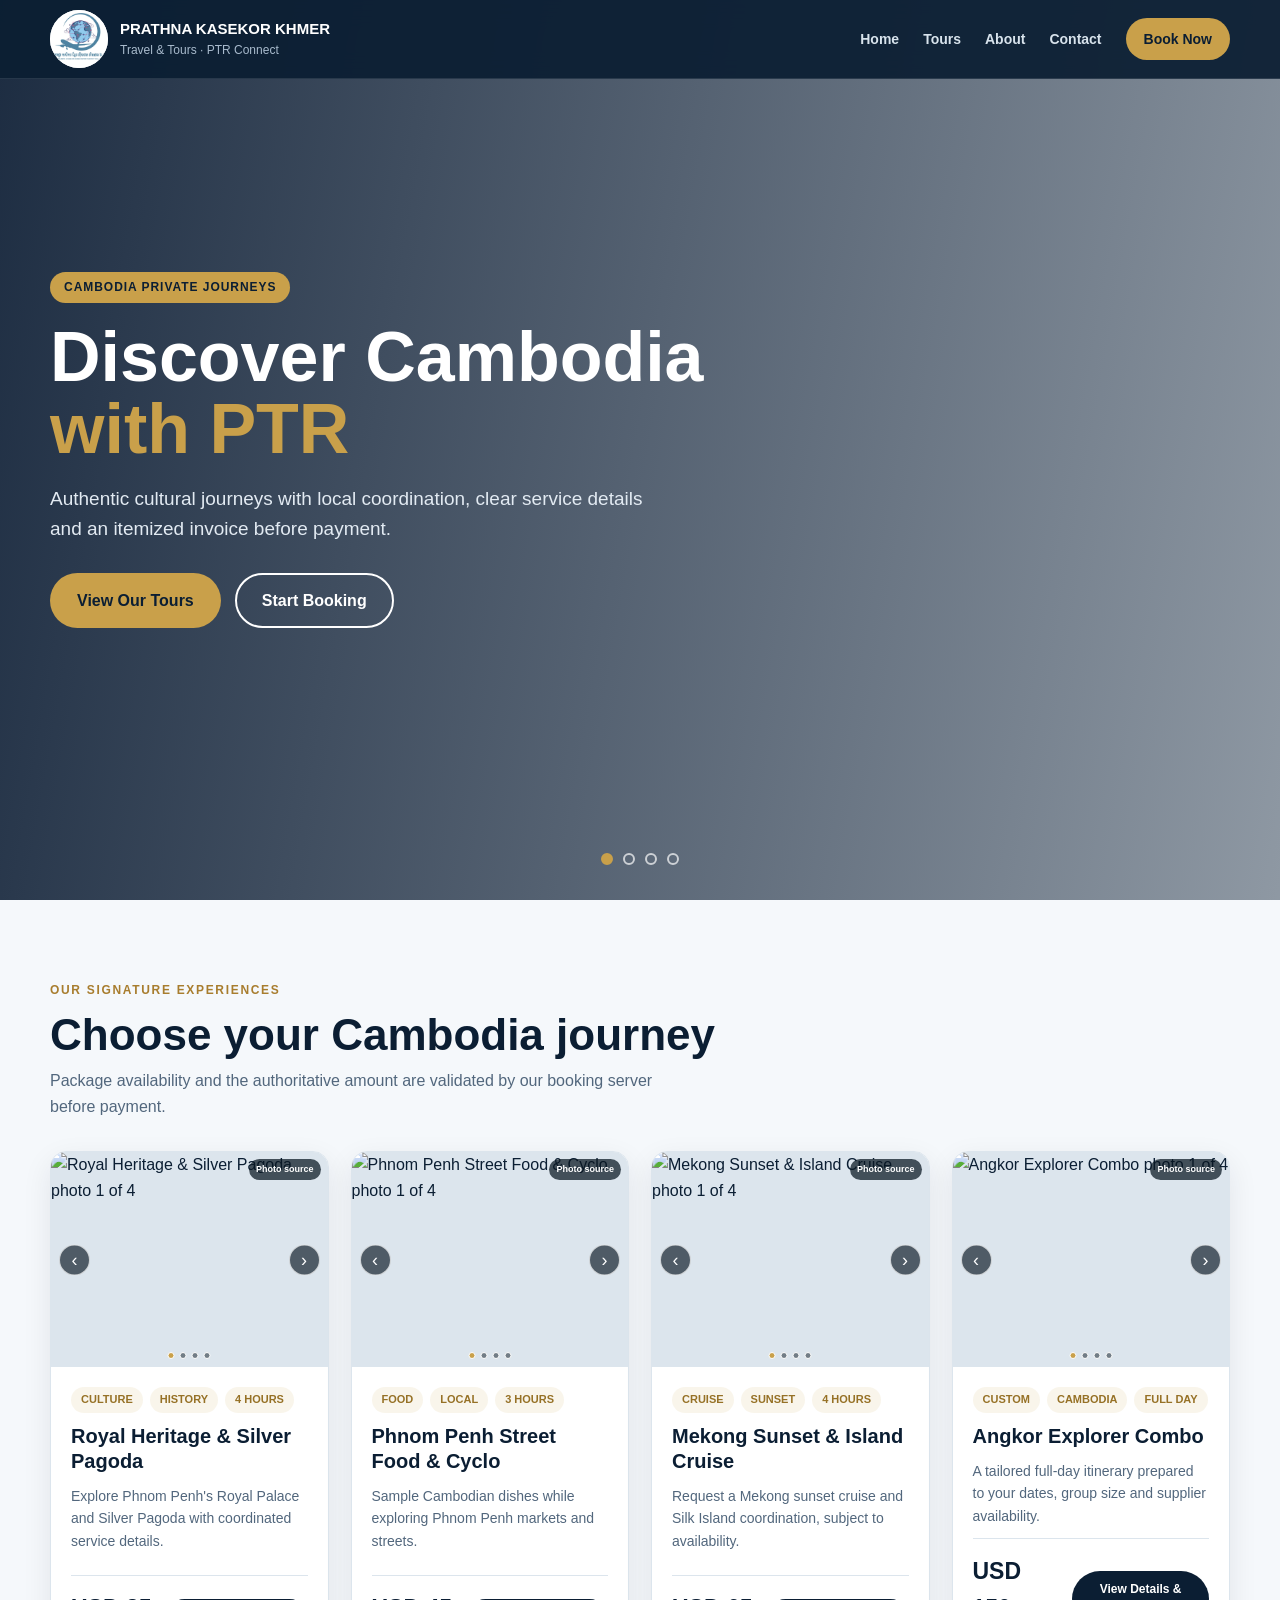
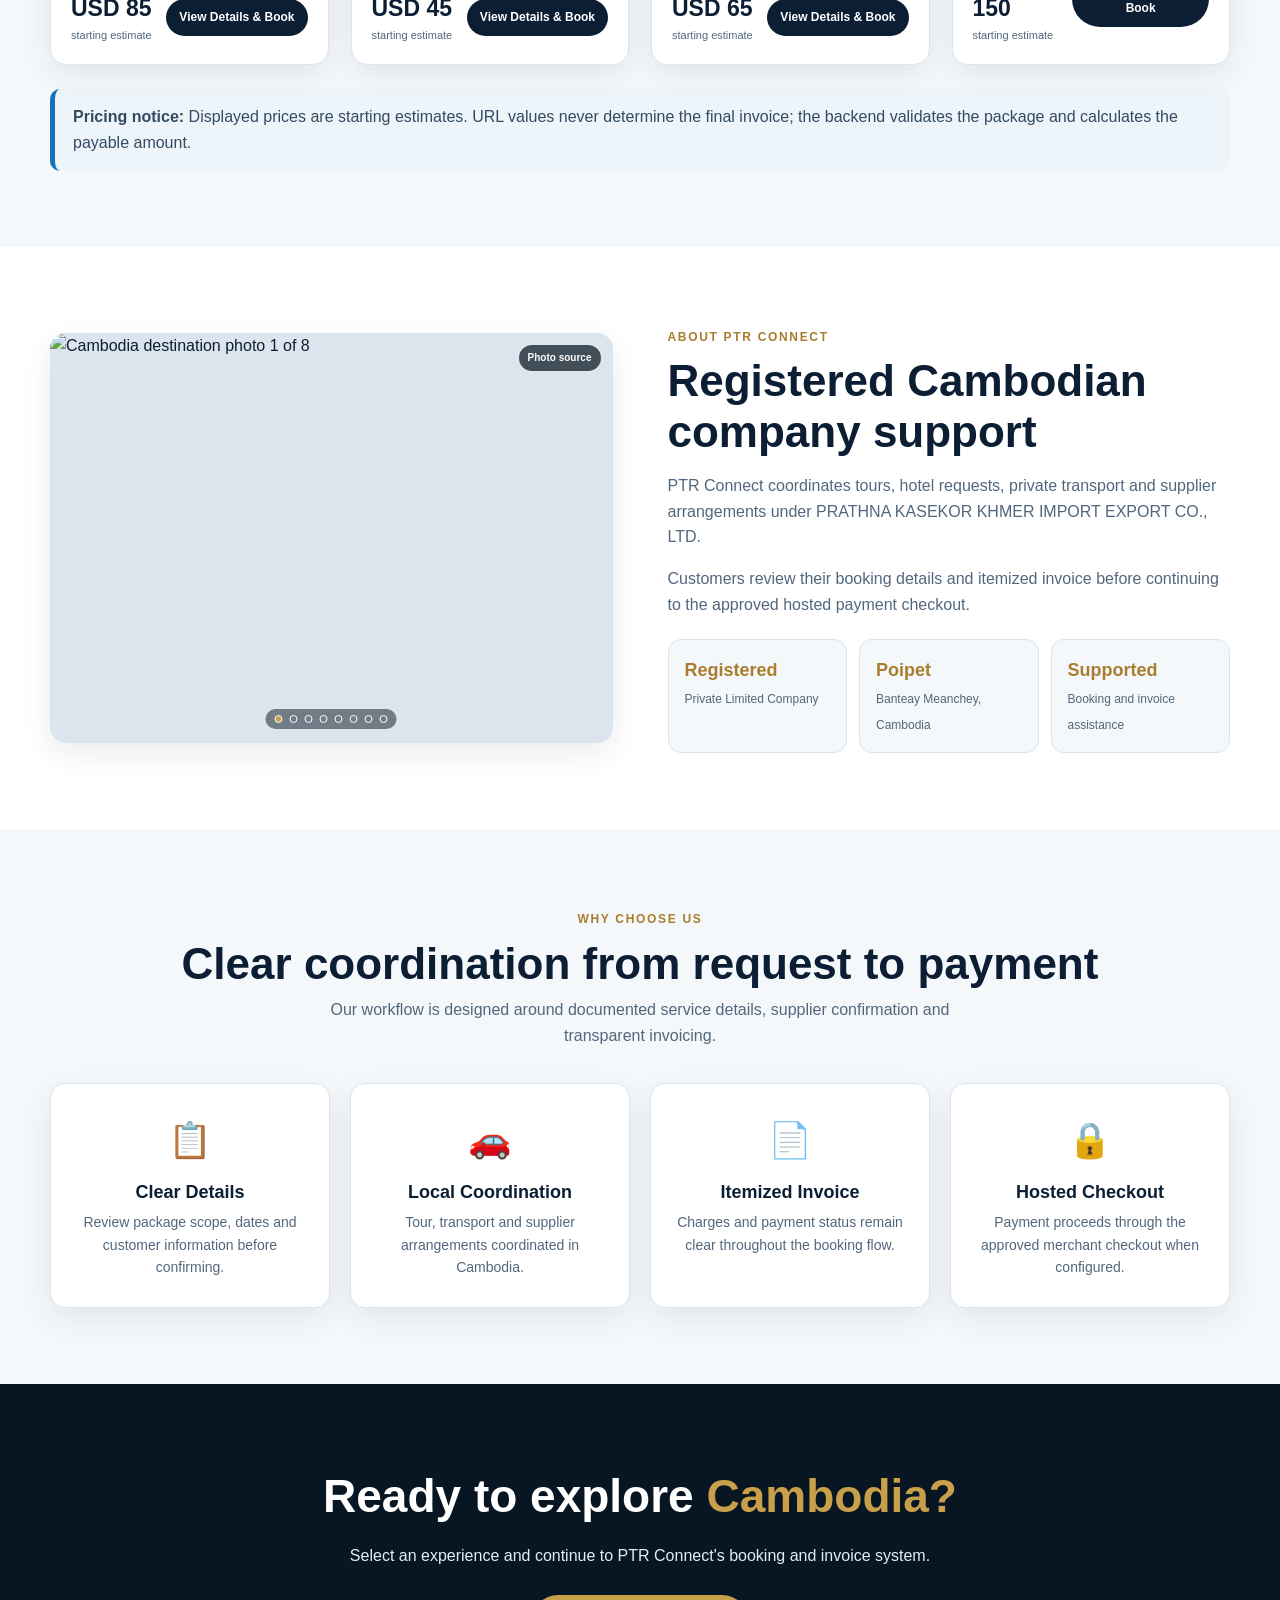
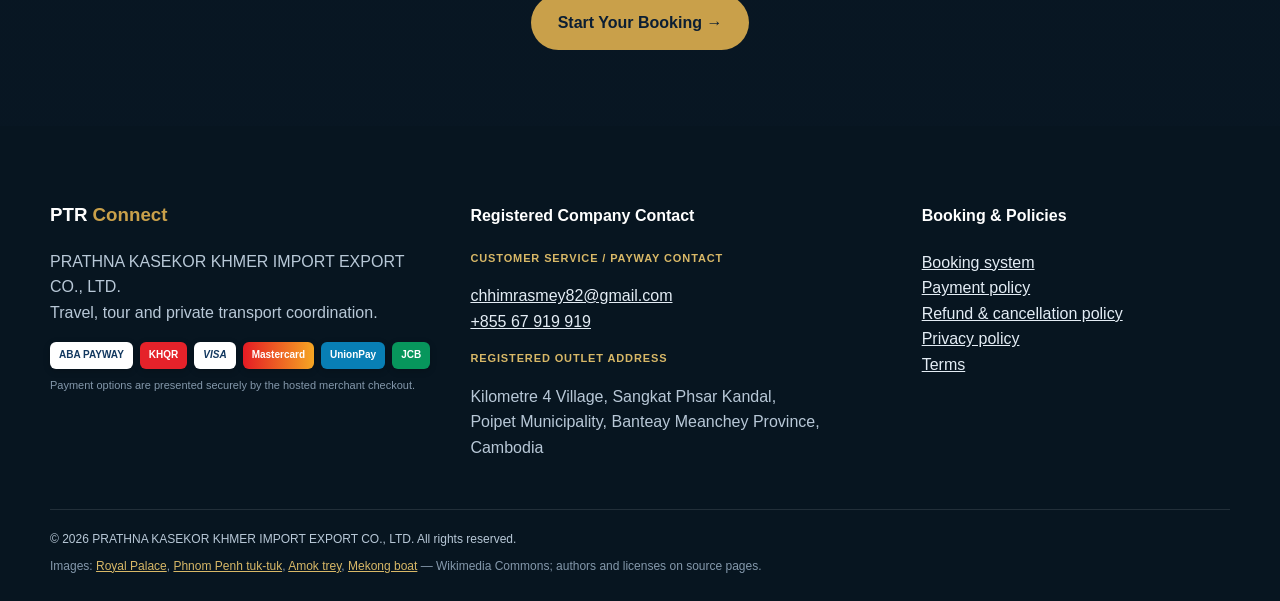
==== index.html @ 6e0bc704 "Add 8-photo auto slider to About section" ====
<!doctype html>
<html lang="en">
<head>
  <meta charset="utf-8">
  <meta name="viewport" content="width=device-width,initial-scale=1">
  <meta name="description" content="Cambodia tours, private transport and travel coordination by PRATHNA KASEKOR KHMER IMPORT EXPORT CO., LTD.">
  <link rel="icon" type="image/png" href="assets/prathna-kasekor-khmer-logo.png">
  <link rel="apple-touch-icon" href="assets/prathna-kasekor-khmer-logo.png">
  <title>PTR Connect | Cambodia Tours & Private Transport</title>
  <style>
    :root{--navy:#0b1e33;--gold:#c9a04a;--gold2:#dbb35c;--ink:#0b1e33;--muted:#52677d;--line:#dce5ed;--bg:#f5f8fb;--white:#fff;--shadow:0 10px 30px #0b1e3315}
    *{box-sizing:border-box}html{scroll-behavior:smooth}body{margin:0;background:var(--bg);color:var(--ink);font-family:Inter,Arial,"Noto Sans Khmer",sans-serif;line-height:1.6}img{display:block;max-width:100%}a{color:inherit}.container{width:min(1180px,calc(100% - 36px));margin:auto}section{padding:76px 0}
    header{position:fixed;inset:0 0 auto;z-index:30;background:#0b1e33ee;backdrop-filter:blur(12px);border-bottom:1px solid #ffffff1c}.nav{min-height:78px;display:flex;align-items:center;justify-content:space-between;gap:20px}.brand{display:flex;align-items:center;gap:12px;text-decoration:none}.brand img{width:58px;height:58px;object-fit:contain;background:#fff;border-radius:50%}.brand strong{display:block;color:#fff;font-size:15px}.brand small{display:block;color:#a9bbcd;font-size:12px}.menu{display:flex;align-items:center;gap:24px}.menu a{text-decoration:none;color:#d8e3ec;font-weight:700;font-size:14px}.menu a:hover,.menu a:focus{color:var(--gold)}.menu .nav-cta{background:var(--gold);color:var(--navy);padding:10px 18px;border-radius:999px}.menu-toggle{display:none;background:none;border:0;padding:8px;cursor:pointer}.menu-toggle span{display:block;width:27px;height:2px;background:#fff;margin:5px;border-radius:4px}
    .hero{height:100vh;min-height:620px;position:relative;display:grid;align-items:center;overflow:hidden;color:#fff}.hero-slider,.hero-slide,.hero-slide:after{position:absolute;inset:0}.hero-slide{opacity:0;background-position:center;background-size:cover;transition:opacity 1s ease}.hero-slide.active{opacity:1}.hero-slide:after{content:"";background:linear-gradient(100deg,#07182fe8,#0b1e3370)}.hero-content{position:relative;z-index:2;max-width:700px}.badge{display:inline-block;padding:6px 14px;border-radius:999px;background:var(--gold);color:var(--navy);font-size:12px;font-weight:900;letter-spacing:.08em;text-transform:uppercase}.hero h1{font-size:clamp(42px,6vw,70px);line-height:1.03;margin:18px 0}.hero h1 span{color:var(--gold)}.hero p{font-size:19px;max-width:600px;color:#e2eaf2}.buttons{display:flex;gap:14px;flex-wrap:wrap;margin-top:28px}.button{display:inline-block;padding:13px 25px;border-radius:999px;text-decoration:none;font-weight:800;border:2px solid transparent}.button-primary{background:var(--gold);color:var(--navy)}.button-primary:hover{background:var(--gold2)}.button-outline{border-color:#fff;color:#fff}.button-outline:hover{background:#fff;color:var(--navy)}.dots{position:absolute;z-index:3;bottom:35px;left:50%;transform:translateX(-50%);display:flex;gap:10px}.dots button{width:12px;height:12px;border-radius:50%;border:2px solid #ffffffb0;background:transparent;padding:0;cursor:pointer}.dots button.active{background:var(--gold);border-color:var(--gold)}
    .section-label{color:#a87d2e;text-transform:uppercase;letter-spacing:.14em;font-size:12px;font-weight:900}.section-head{display:flex;justify-content:space-between;gap:30px;align-items:end;margin-bottom:32px}.section-head h2,.about h2,.features h2{font-size:clamp(30px,4vw,44px);line-height:1.15;margin:8px 0;color:var(--navy)}.section-head p{max-width:650px;margin:0;color:var(--muted)}
    .tour-grid{display:grid;grid-template-columns:repeat(4,minmax(0,1fr));gap:22px}.tour-card{background:#fff;border:1px solid var(--line);border-radius:16px;overflow:hidden;box-shadow:var(--shadow);display:flex;flex-direction:column;transition:.25s}.tour-card:hover{transform:translateY(-6px);border-color:var(--gold);box-shadow:0 18px 40px #0b1e3320}.card-slider{height:215px;position:relative;overflow:hidden;background:#dce5ed}.card-slider img{width:100%;height:100%;object-fit:cover;transition:opacity .3s ease}.card-arrow{position:absolute;top:50%;transform:translateY(-50%);z-index:2;width:31px;height:31px;border:1px solid #ffffffb8;border-radius:50%;background:#071520a8;color:#fff;cursor:pointer;font-size:18px;line-height:1}.card-arrow:hover,.card-arrow:focus{background:var(--gold);color:var(--navy)}.card-arrow.prev{left:8px}.card-arrow.next{right:8px}.card-dots{position:absolute;left:50%;bottom:8px;transform:translateX(-50%);z-index:2;display:flex;gap:5px}.card-dot{width:7px;height:7px;border:1px solid #fff;border-radius:50%;padding:0;background:#07152080}.card-dot.active{background:var(--gold)}.photo-source{position:absolute;right:7px;top:7px;z-index:2;background:#071520b8;color:#fff;padding:3px 7px;border-radius:999px;text-decoration:none;font-size:9px;font-weight:800}.tour-body{padding:20px;display:flex;flex-direction:column;gap:11px;flex:1}.tags{display:flex;gap:7px;flex-wrap:wrap}.tag{background:#c9a04a1c;color:#967126;border-radius:999px;padding:4px 10px;font-size:11px;font-weight:800;text-transform:uppercase}.tour-card h3{font-size:20px;line-height:1.25;margin:0}.tour-card p{color:var(--muted);font-size:14px;margin:0;flex:1}.tour-footer{border-top:1px solid var(--line);padding-top:14px;display:flex;align-items:center;justify-content:space-between;gap:10px}.price{font-size:23px;font-weight:900}.price small{display:block;color:var(--muted);font-size:11px;font-weight:400}.book-link{background:var(--navy);color:#fff;border-radius:999px;padding:9px 13px;text-decoration:none;font-weight:800;font-size:12px;text-align:center}.book-link:hover{background:var(--gold);color:var(--navy)}.notice{margin-top:24px;padding:15px 18px;border-radius:10px;background:#edf5fb;border-left:5px solid #1673b8;color:#344a61}
    .about{background:#fff}.about-grid{display:grid;grid-template-columns:1fr 1fr;gap:55px;align-items:center}.about-image{height:410px;position:relative;overflow:hidden;border-radius:16px;box-shadow:var(--shadow);background:#dce5ed}.about-image img{height:100%;width:100%;object-fit:cover;transition:opacity .45s ease}.about-dots{position:absolute;z-index:3;left:50%;bottom:14px;transform:translateX(-50%);display:flex;gap:7px;padding:6px 9px;border-radius:999px;background:#07152080}.about-dot{width:8px;height:8px;border:1px solid #fff;border-radius:50%;padding:0;background:transparent;cursor:pointer}.about-dot.active{background:var(--gold)}.about-source{position:absolute;z-index:3;right:12px;top:12px;background:#071520b8;color:#fff;padding:5px 9px;border-radius:999px;text-decoration:none;font-size:10px;font-weight:800}.about p{color:var(--muted)}.facts{display:grid;grid-template-columns:repeat(3,1fr);gap:12px;margin-top:22px}.fact{border:1px solid var(--line);border-radius:13px;padding:16px;background:var(--bg)}.fact strong{display:block;color:#a87d2e;font-size:18px}.fact span{font-size:12px;color:var(--muted)}
    .features{text-align:center}.features>div>p{max-width:680px;margin:0 auto;color:var(--muted)}.feature-grid{display:grid;grid-template-columns:repeat(4,1fr);gap:20px;margin-top:34px}.feature{background:#fff;border:1px solid var(--line);border-radius:15px;padding:28px 20px;box-shadow:var(--shadow)}.feature-icon{font-size:35px}.feature h3{margin:10px 0 5px;font-size:18px}.feature p{margin:0;color:var(--muted);font-size:14px}
    .cta{background-color:var(--navy);background-position:center;background-size:cover;color:#fff;text-align:center}.cta h2{font-size:clamp(32px,4vw,46px);margin:0 0 10px}.cta h2 span{color:var(--gold)}.cta p{color:#e4edf5;max-width:620px;margin:0 auto 26px}
    footer{background:#071520;color:#b8c8d7;padding:55px 0 25px}.footer-grid{display:grid;grid-template-columns:1.25fr 1.35fr 1fr;gap:35px}.footer-grid h3,.footer-grid h4{color:#fff}.footer-grid h3 span{color:var(--gold)}.footer-grid a{color:#e4edf5}.contact-label{display:block;color:#d8b867;font-size:11px;font-weight:900;letter-spacing:.08em;text-transform:uppercase;margin:12px 0 3px}.payment-marks{display:flex;flex-wrap:wrap;gap:7px;margin-top:14px}.payment-mark{display:inline-flex;align-items:center;min-height:27px;padding:4px 9px;border-radius:6px;background:#fff;color:#12385f;font-size:10px;font-weight:900;box-shadow:0 2px 7px #0003}.payment-mark.khqr{background:#e5222a;color:#fff}.payment-mark.mastercard{background:linear-gradient(90deg,#e51b24,#f5a623);color:#fff}.payment-mark.unionpay{background:#087fb5;color:#fff}.payment-mark.jcb{background:#07965c;color:#fff}.payment-note{font-size:11px;color:#8498ab;margin-top:8px}.footer-bottom{margin-top:32px;padding-top:20px;border-top:1px solid #ffffff1c;font-size:12px}.credits{margin-top:8px;color:#8498ab}.credits a{color:#d8b867}
    @media(prefers-reduced-motion:reduce){html{scroll-behavior:auto}.hero-slide,.tour-card{transition:none}}
    @media(max-width:930px){.tour-grid,.feature-grid{grid-template-columns:repeat(2,1fr)}.about-grid{grid-template-columns:1fr}.footer-grid{grid-template-columns:1fr 1fr}}
    @media(max-width:720px){.menu-toggle{display:block}.menu{display:none;position:absolute;top:78px;right:18px;min-width:210px;flex-direction:column;align-items:stretch;background:var(--navy);padding:20px;border-radius:12px;box-shadow:var(--shadow)}.menu.open{display:flex}.hero{min-height:580px}.hero h1{font-size:40px}.facts{grid-template-columns:1fr}.footer-grid{grid-template-columns:1fr}}
    @media(max-width:560px){.container{width:min(100% - 24px,1180px)}section{padding:58px 0}.brand small{display:none}.tour-grid,.feature-grid{grid-template-columns:1fr}.section-head{display:block}.hero h1{font-size:34px}.buttons{display:grid}.button{text-align:center}.tour-footer{align-items:stretch;flex-direction:column}.tour-card img{height:230px}}
  </style>
</head>
<body>
  <header><div class="container nav"><a class="brand" href="#home" aria-label="PTR Connect home"><img src="assets/prathna-kasekor-khmer-logo.png" alt="PRATHNA KASEKOR KHMER company logo"><span><strong>PRATHNA KASEKOR KHMER</strong><small>Travel & Tours &middot; PTR Connect</small></span></a><button class="menu-toggle" id="menuToggle" aria-label="Open navigation" aria-expanded="false"><span></span><span></span><span></span></button><nav class="menu" id="mainNav" aria-label="Main navigation"><a href="#home">Home</a><a href="#tours">Tours</a><a href="#about">About</a><a href="#contact">Contact</a><a class="nav-cta" href="https://booking.ptrconnect.online/">Book Now</a></nav></div></header>
  <main>
    <section class="hero" id="home"><div class="hero-slider" id="heroSlider" aria-hidden="true"></div><div class="container"><div class="hero-content"><span class="badge">Cambodia private journeys</span><h1>Discover Cambodia <span>with PTR</span></h1><p>Authentic cultural journeys with local coordination, clear service details and an itemized invoice before payment.</p><div class="buttons"><a class="button button-primary" href="#tours">View Our Tours</a><a class="button button-outline" href="https://booking.ptrconnect.online/">Start Booking</a></div></div></div><div class="dots" id="heroDots" aria-label="Choose hero image"></div></section>
    <section id="tours"><div class="container"><span class="section-label">Our signature experiences</span><div class="section-head"><div><h2>Choose your Cambodia journey</h2><p>Package availability and the authoritative amount are validated by our booking server before payment.</p></div></div><div class="tour-grid" id="tourGrid" aria-live="polite"></div><div class="notice"><strong>Pricing notice:</strong> Displayed prices are starting estimates. URL values never determine the final invoice; the backend validates the package and calculates the payable amount.</div></div></section>
    <section class="about" id="about"><div class="container about-grid"><div class="about-image" id="aboutSlider"><img id="aboutPhoto" src="" alt="Cambodian travel destination" loading="lazy"><a class="about-source" id="aboutSource" href="#" target="_blank" rel="noopener noreferrer">Photo source</a><div class="about-dots" id="aboutDots" aria-label="Choose destination photo"></div></div><div><span class="section-label">About PTR Connect</span><h2>Registered Cambodian company support</h2><p>PTR Connect coordinates tours, hotel requests, private transport and supplier arrangements under PRATHNA KASEKOR KHMER IMPORT EXPORT CO., LTD.</p><p>Customers review their booking details and itemized invoice before continuing to the approved hosted payment checkout.</p><div class="facts"><div class="fact"><strong>Registered</strong><span>Private Limited Company</span></div><div class="fact"><strong>Poipet</strong><span>Banteay Meanchey, Cambodia</span></div><div class="fact"><strong>Supported</strong><span>Booking and invoice assistance</span></div></div></div></div></section>
    <section class="features"><div class="container"><span class="section-label">Why choose us</span><h2>Clear coordination from request to payment</h2><p>Our workflow is designed around documented service details, supplier confirmation and transparent invoicing.</p><div class="feature-grid"><article class="feature"><div class="feature-icon" aria-hidden="true">&#128203;</div><h3>Clear Details</h3><p>Review package scope, dates and customer information before confirming.</p></article><article class="feature"><div class="feature-icon" aria-hidden="true">&#128663;</div><h3>Local Coordination</h3><p>Tour, transport and supplier arrangements coordinated in Cambodia.</p></article><article class="feature"><div class="feature-icon" aria-hidden="true">&#128196;</div><h3>Itemized Invoice</h3><p>Charges and payment status remain clear throughout the booking flow.</p></article><article class="feature"><div class="feature-icon" aria-hidden="true">&#128274;</div><h3>Hosted Checkout</h3><p>Payment proceeds through the approved merchant checkout when configured.</p></article></div></div></section>
    <section class="cta"><div class="container"><h2>Ready to explore <span>Cambodia?</span></h2><p>Select an experience and continue to PTR Connect's booking and invoice system.</p><a class="button button-primary" href="https://booking.ptrconnect.online/">Start Your Booking &rarr;</a></div></section>
  </main>
  <footer id="contact"><div class="container"><div class="footer-grid"><div><h3>PTR <span>Connect</span></h3><p>PRATHNA KASEKOR KHMER IMPORT EXPORT CO., LTD.<br>Travel, tour and private transport coordination.</p><div class="payment-marks" aria-label="Payment methods available through hosted checkout"><span class="payment-mark">ABA PAYWAY</span><span class="payment-mark khqr">KHQR</span><span class="payment-mark"><em>VISA</em></span><span class="payment-mark mastercard">Mastercard</span><span class="payment-mark unionpay">UnionPay</span><span class="payment-mark jcb">JCB</span></div><div class="payment-note">Payment options are presented securely by the hosted merchant checkout.</div></div><div><h4>Registered Company Contact</h4><span class="contact-label">Customer service / PayWay contact</span><p><a href="mailto:chhimrasmey82@gmail.com">chhimrasmey82@gmail.com</a><br><a href="tel:+85567919919">+855 67 919 919</a></p><span class="contact-label">Registered outlet address</span><p>Kilometre 4 Village, Sangkat Phsar Kandal,<br>Poipet Municipality, Banteay Meanchey Province, Cambodia</p></div><div><h4>Booking &amp; Policies</h4><p><a href="https://booking.ptrconnect.online/">Booking system</a><br><a href="payment-policy.html">Payment policy</a><br><a href="refund-policy.html">Refund &amp; cancellation policy</a><br><a href="privacy.html">Privacy policy</a><br><a href="terms.html">Terms</a></p></div></div><div class="footer-bottom">&copy; 2026 PRATHNA KASEKOR KHMER IMPORT EXPORT CO., LTD. All rights reserved.<div class="credits">Images: <a href="https://commons.wikimedia.org/wiki/File:Royal.Place.Phnom.Penh.Palais.Royal.Cambodge.001.jpg">Royal Palace</a>, <a href="https://commons.wikimedia.org/wiki/File:Phnom_Penh_Tuk_Tuk.jpg">Phnom Penh tuk-tuk</a>, <a href="https://commons.wikimedia.org/wiki/File:2016_Phnom_Penh,_Amok_trey_(02).jpg">Amok trey</a>, <a href="https://commons.wikimedia.org/wiki/File:Phnom_Penh.-_Flower_Tour_Boat_on_Mekong.jpg">Mekong boat</a> &mdash; Wikimedia Commons; authors and licenses on source pages.</div></div></div></footer>
  <script>
    "use strict";
    const BOOKING_ORIGIN="https://booking.ptrconnect.online/";
    const commons=name=>({src:`https://commons.wikimedia.org/wiki/Special:FilePath/${encodeURIComponent(name)}?width=1280`,source:`https://commons.wikimedia.org/wiki/File:${encodeURIComponent(name.replaceAll(" ","_"))}`});
    const photos=Object.freeze([
      commons("2016 Phnom Penh, Pałac Królewski, Srebrna Pagoda (02).jpg"),
      commons("Sunset at Mekong River.jpg"),
      commons("Angkor (II).jpg"),
      commons("Kampot Cambodia.jpg"),
      commons("2016 Phnom Penh, Pałac Królewski, Preah Tineang Phhochani (14).jpg"),
      commons("2016 Phnom Penh, Pałac Królewski, Stupa Kanthy Bophy (02).jpg"),
      commons("Royal.Place.Phnom.Penh.Palais.Royal.Cambodge.001.jpg"),
      commons("Phnom Penh Royal Palace by Night.JPG"),
      commons("2016 Phnom Penh, Amok trey (02).jpg"),
      commons("Market in Cambodia.jpg"),
      commons("Phnom Penh Night Market.jpg"),
      commons("Phnom Penh Tuk Tuk.jpg"),
      commons("Floating villages of Cambodia.jpg"),
      commons("Sunset at Tonle Sap Lake.jpg"),
      commons("Phnom Penh.- Flower Tour Boat on Mekong.jpg"),
      commons("The floating village-Tonle Sap lake.jpg"),
      commons("Angkor (IV).jpg"),
      commons("Banteay Srei - Cambodia.jpg"),
      commons("Phnom Bakheng temple at Angkor, Cambodia.jpg"),
      commons("Angkor SiemReap Cambodia Ankor-Wat-01.jpg"),
      commons("Angkor (I).jpg"),
      commons("Phnom Penh city at night.jpg")
    ]);
    const heroImages=Object.freeze(photos.slice(0,4));
    const aboutPhotos=Object.freeze([
      commons("Skyline of Phnom Penh.jpg"),
      photos[0],
      photos[4],
      photos[2],
      commons("Pub Street, Siem Reap.jpg"),
      commons("Pub Street (53616192963).jpg"),
      commons("Siem Reap Art Center Night Market.jpg"),
      photos[21]
    ]);
    const tours=Object.freeze([
      {id:"royal-heritage",name:"Royal Heritage & Silver Pagoda",price:85,duration:"4 hours",tags:["Culture","History"],description:"Explore Phnom Penh's Royal Palace and Silver Pagoda with coordinated service details.",images:photos.slice(4,8)},
      {id:"phnom-penh-food",name:"Phnom Penh Street Food & Cyclo",price:45,duration:"3 hours",tags:["Food","Local"],description:"Sample Cambodian dishes while exploring Phnom Penh markets and streets.",images:photos.slice(8,12)},
      {id:"mekong-sunset",name:"Mekong Sunset & Island Cruise",price:65,duration:"4 hours",tags:["Cruise","Sunset"],description:"Request a Mekong sunset cruise and Silk Island coordination, subject to availability.",images:photos.slice(12,16)},
      {id:"angkor-combo",name:"Angkor Explorer Combo",price:150,duration:"Full day",tags:["Custom","Cambodia"],description:"A tailored full-day itinerary prepared to your dates, group size and supplier availability.",images:photos.slice(16,20)}
    ]);
    function el(tag,className,text){const node=document.createElement(tag);if(className)node.className=className;if(text!==undefined)node.textContent=text;return node}
    function bookingUrl(tour){const url=new URL(BOOKING_ORIGIN);url.searchParams.set("package",tour.name);url.searchParams.set("packageId",tour.id);url.searchParams.set("price",String(tour.price));return url.href}
    function makeCardSlider(tour,cardIndex){let index=0;const wrap=el("div","card-slider");const image=el("img");image.src=tour.images[0].src;image.alt=`${tour.name} photo 1 of ${tour.images.length}`;image.loading="lazy";image.decoding="async";const source=el("a","photo-source","Photo source");source.href=tour.images[0].source;source.target="_blank";source.rel="noopener noreferrer";const prev=el("button","card-arrow prev","‹");const next=el("button","card-arrow next","›");prev.type=next.type="button";prev.setAttribute("aria-label",`Previous ${tour.name} photo`);next.setAttribute("aria-label",`Next ${tour.name} photo`);const dots=el("div","card-dots");const dotButtons=tour.images.map((_,i)=>{const dot=el("button",`card-dot${i===0?" active":""}`);dot.type="button";dot.setAttribute("aria-label",`Show ${tour.name} photo ${i+1}`);dots.append(dot);return dot});function show(value){index=(value+tour.images.length)%tour.images.length;const photo=tour.images[index];image.src=photo.src;image.alt=`${tour.name} photo ${index+1} of ${tour.images.length}`;source.href=photo.source;dotButtons.forEach((dot,i)=>dot.classList.toggle("active",i===index))}prev.addEventListener("click",()=>show(index-1));next.addEventListener("click",()=>show(index+1));dotButtons.forEach((dot,i)=>dot.addEventListener("click",()=>show(i)));wrap.append(image,source,prev,next,dots);if(!reduceMotion)setInterval(()=>show(index+1),5200+cardIndex*450);return wrap}
    function renderTours(){const grid=document.getElementById("tourGrid");if(!grid)return;const fragment=document.createDocumentFragment();tours.forEach((tour,cardIndex)=>{const card=el("article","tour-card");const slider=makeCardSlider(tour,cardIndex);const body=el("div","tour-body");const tags=el("div","tags");tour.tags.concat([tour.duration]).forEach(value=>tags.append(el("span","tag",value)));const title=el("h3","",tour.name);const desc=el("p","",tour.description);const footer=el("div","tour-footer");const price=el("div","price",`USD ${tour.price}`);price.append(el("small","","starting estimate"));const link=el("a","book-link","View Details & Book");link.href=bookingUrl(tour);link.rel="noopener";footer.append(price,link);body.append(tags,title,desc,footer);card.append(slider,body);fragment.append(card)});grid.replaceChildren(fragment)}
    let currentSlide=0;let slideTimer=null;const reduceMotion=window.matchMedia("(prefers-reduced-motion: reduce)").matches;
    function goToSlide(index){document.querySelectorAll(".hero-slide").forEach((slide,i)=>slide.classList.toggle("active",i===index));document.querySelectorAll(".dots button").forEach((dot,i)=>{dot.classList.toggle("active",i===index);dot.setAttribute("aria-current",i===index?"true":"false")});currentSlide=index}
    function stopSlider(){if(slideTimer){clearInterval(slideTimer);slideTimer=null}}
    function startSlider(){stopSlider();if(!reduceMotion)slideTimer=setInterval(()=>goToSlide((currentSlide+1)%heroImages.length),5000)}
    function initSlider(){const slider=document.getElementById("heroSlider");const dots=document.getElementById("heroDots");if(!slider||!dots)return;heroImages.forEach((photo,index)=>{const slide=el("div",`hero-slide${index===0?" active":""}`);slide.style.backgroundImage=`url("${photo.src}")`;slider.append(slide);const dot=el("button",index===0?"active":"");dot.type="button";dot.setAttribute("aria-label",`Show hero image ${index+1}`);dot.setAttribute("aria-current",index===0?"true":"false");dot.addEventListener("click",()=>{goToSlide(index);startSlider()});dots.append(dot)});document.querySelector(".hero")?.addEventListener("mouseenter",stopSlider);document.querySelector(".hero")?.addEventListener("mouseleave",startSlider);document.addEventListener("visibilitychange",()=>document.hidden?stopSlider():startSlider());startSlider()}
    function initMenu(){const toggle=document.getElementById("menuToggle");const nav=document.getElementById("mainNav");if(!toggle||!nav)return;toggle.addEventListener("click",()=>{const open=nav.classList.toggle("open");toggle.setAttribute("aria-expanded",String(open));toggle.setAttribute("aria-label",open?"Close navigation":"Open navigation")});nav.querySelectorAll("a").forEach(link=>link.addEventListener("click",()=>{nav.classList.remove("open");toggle.setAttribute("aria-expanded","false")}))}
    function initAboutSlider(){const image=document.getElementById("aboutPhoto");const source=document.getElementById("aboutSource");const dots=document.getElementById("aboutDots");const wrap=document.getElementById("aboutSlider");if(!image||!source||!dots||!wrap)return;let index=0;let timer=null;const dotButtons=aboutPhotos.map((_,i)=>{const dot=el("button",`about-dot${i===0?" active":""}`);dot.type="button";dot.setAttribute("aria-label",`Show destination photo ${i+1}`);dots.append(dot);return dot});function show(value){index=(value+aboutPhotos.length)%aboutPhotos.length;const photo=aboutPhotos[index];image.style.opacity="0";setTimeout(()=>{image.src=photo.src;image.alt=`Cambodia destination photo ${index+1} of ${aboutPhotos.length}`;source.href=photo.source;image.style.opacity="1"},180);dotButtons.forEach((dot,i)=>dot.classList.toggle("active",i===index))}function stop(){if(timer){clearInterval(timer);timer=null}}function start(){stop();if(!reduceMotion)timer=setInterval(()=>show(index+1),4200)}dotButtons.forEach((dot,i)=>dot.addEventListener("click",()=>{show(i);start()}));wrap.addEventListener("mouseenter",stop);wrap.addEventListener("mouseleave",start);show(0);start()}
    function initExtraPhotos(){const cta=document.querySelector(".cta");if(cta)cta.style.backgroundImage=`linear-gradient(#071520dc,#071520dc),url("${photos[21].src}")`}
    document.addEventListener("DOMContentLoaded",()=>{renderTours();initSlider();initMenu();initAboutSlider();initExtraPhotos()},{once:true});
  </script>
</body>
</html>
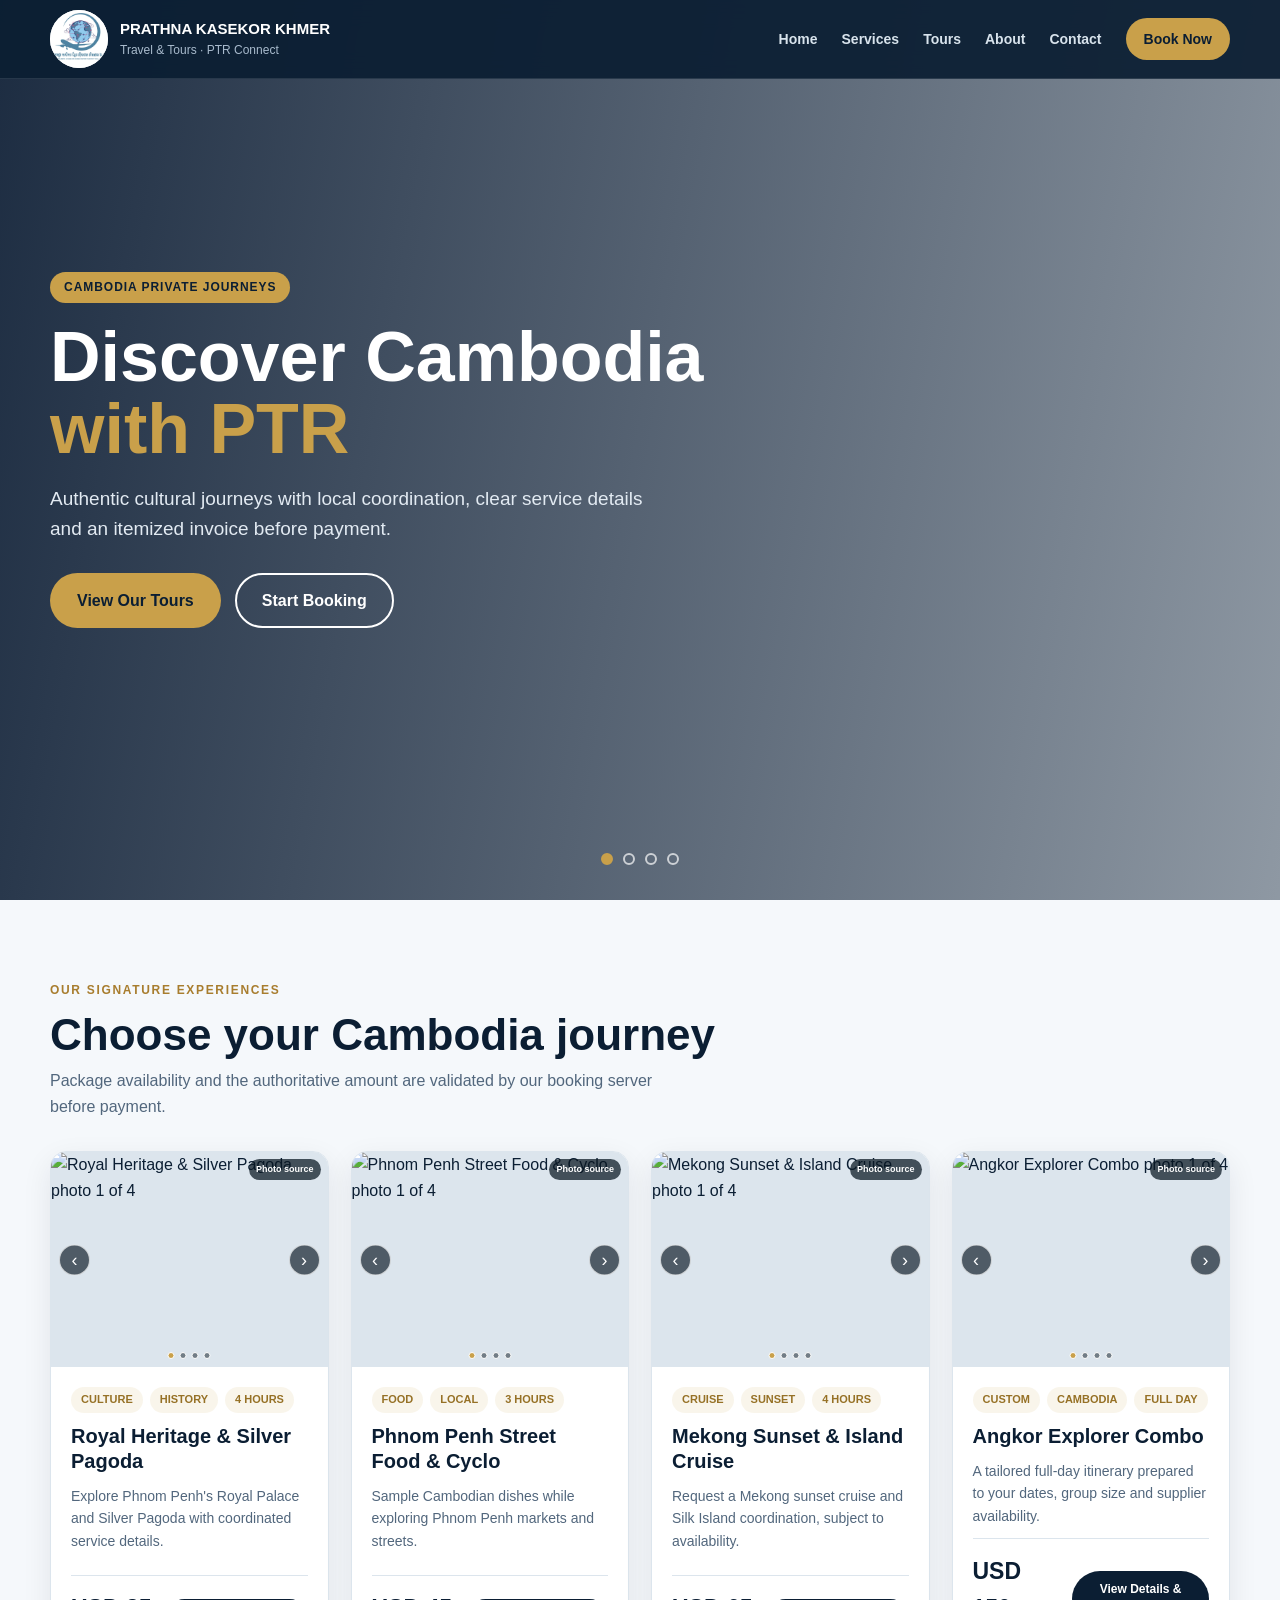
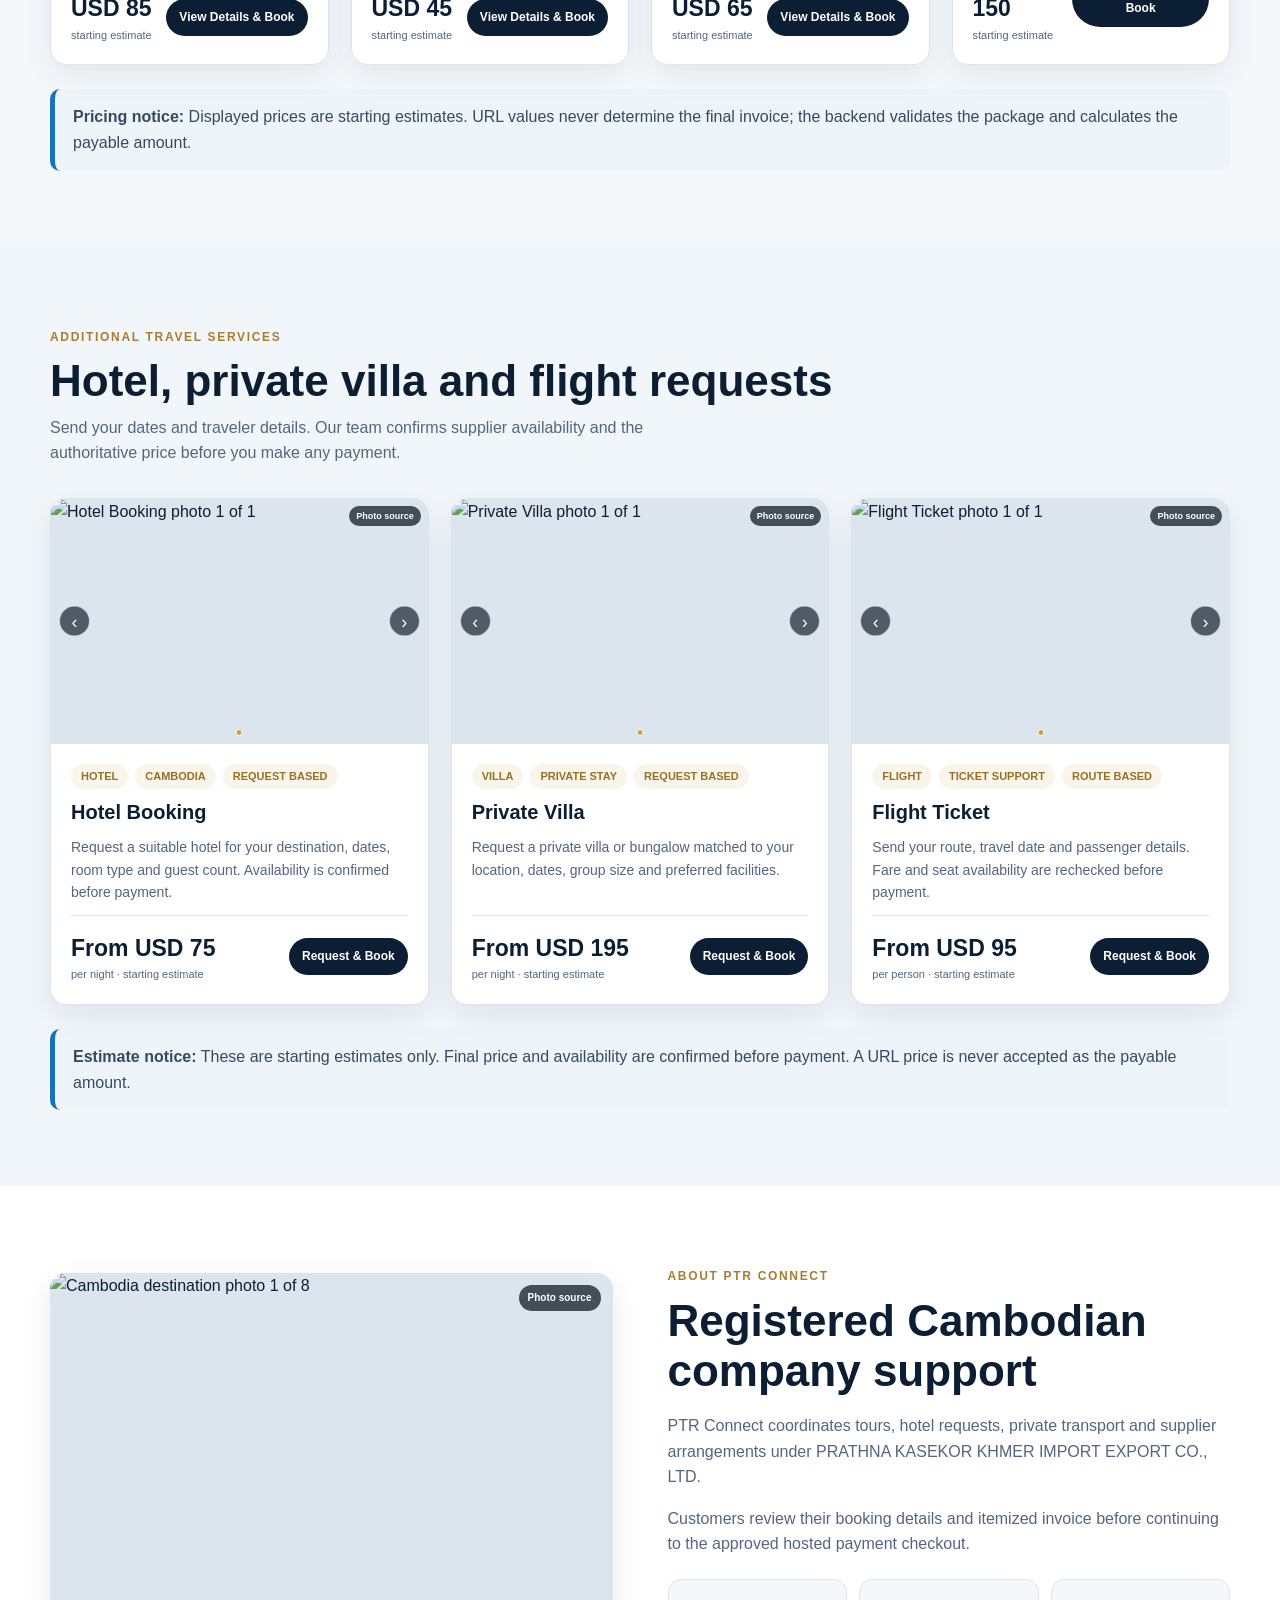
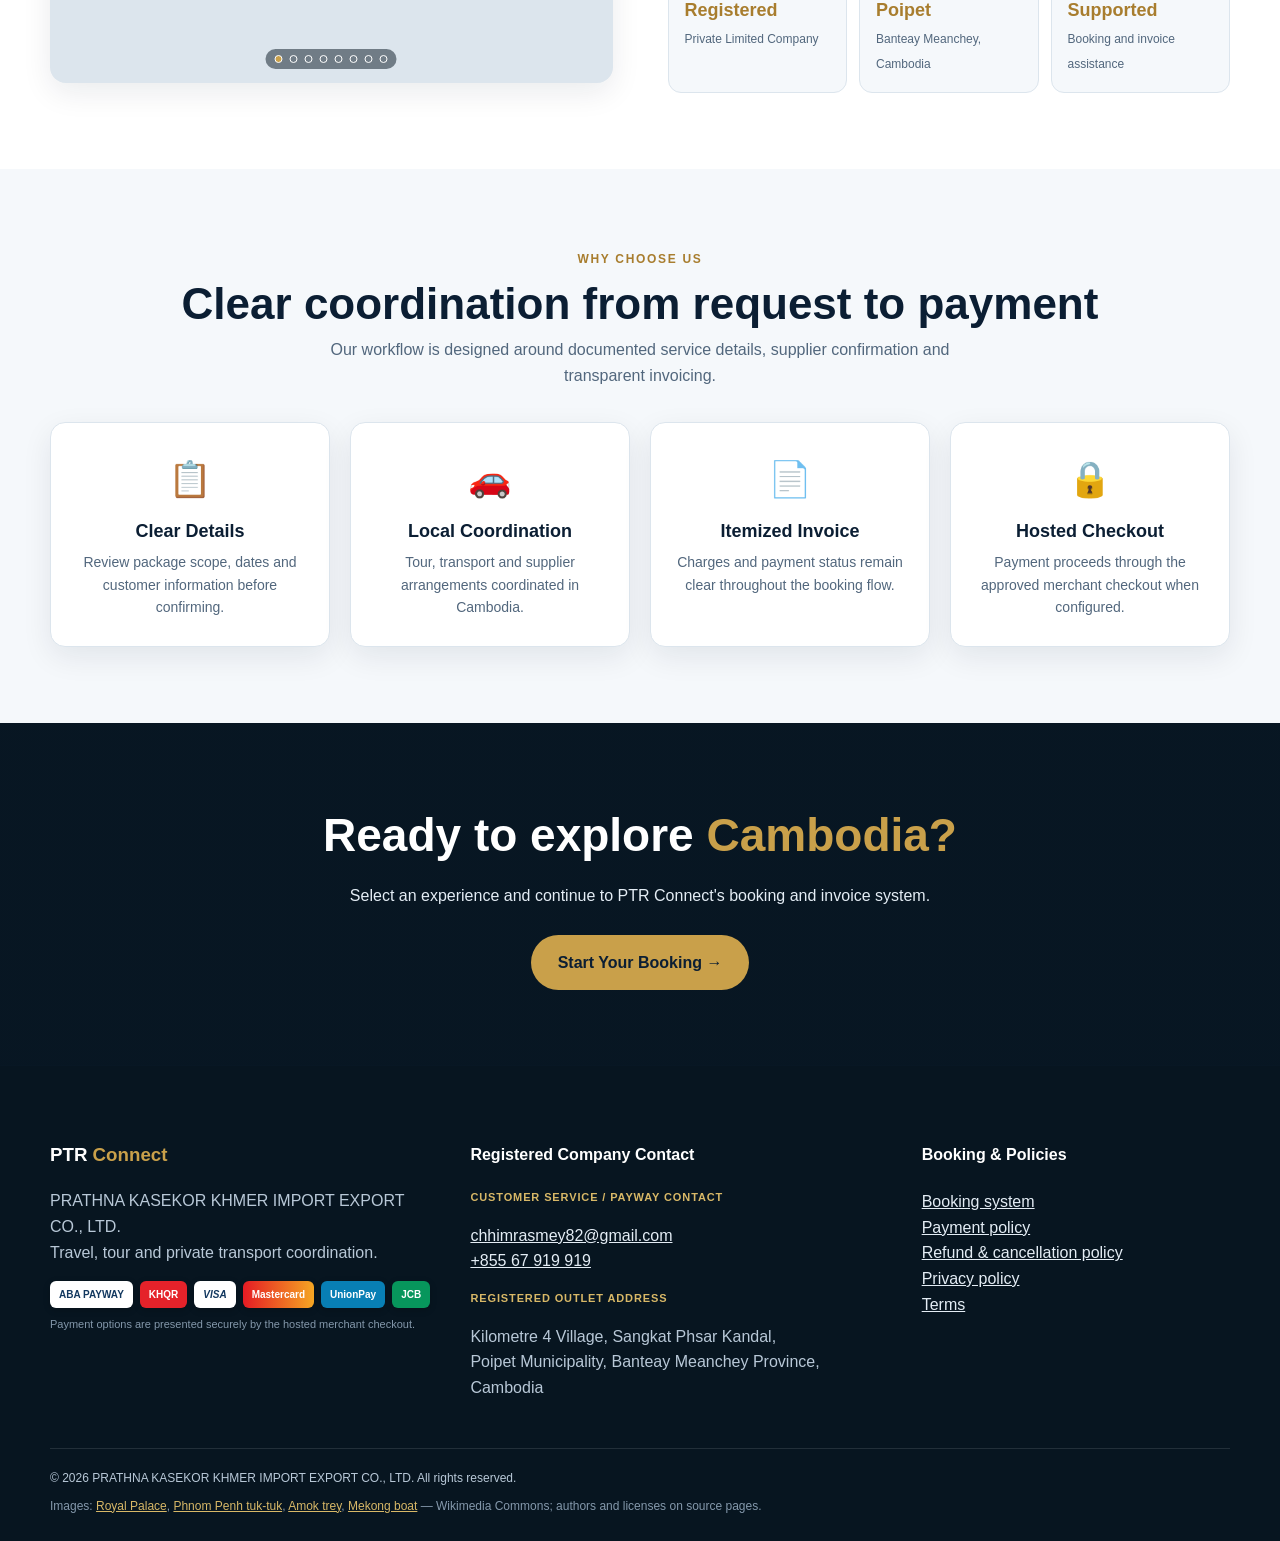
==== commit 99805798: "Add hotel villa and flight booking services" ====
--- a/index.html
+++ b/index.html
@@ -13,22 +13,23 @@
     header{position:fixed;inset:0 0 auto;z-index:30;background:#0b1e33ee;backdrop-filter:blur(12px);border-bottom:1px solid #ffffff1c}.nav{min-height:78px;display:flex;align-items:center;justify-content:space-between;gap:20px}.brand{display:flex;align-items:center;gap:12px;text-decoration:none}.brand img{width:58px;height:58px;object-fit:contain;background:#fff;border-radius:50%}.brand strong{display:block;color:#fff;font-size:15px}.brand small{display:block;color:#a9bbcd;font-size:12px}.menu{display:flex;align-items:center;gap:24px}.menu a{text-decoration:none;color:#d8e3ec;font-weight:700;font-size:14px}.menu a:hover,.menu a:focus{color:var(--gold)}.menu .nav-cta{background:var(--gold);color:var(--navy);padding:10px 18px;border-radius:999px}.menu-toggle{display:none;background:none;border:0;padding:8px;cursor:pointer}.menu-toggle span{display:block;width:27px;height:2px;background:#fff;margin:5px;border-radius:4px}
     .hero{height:100vh;min-height:620px;position:relative;display:grid;align-items:center;overflow:hidden;color:#fff}.hero-slider,.hero-slide,.hero-slide:after{position:absolute;inset:0}.hero-slide{opacity:0;background-position:center;background-size:cover;transition:opacity 1s ease}.hero-slide.active{opacity:1}.hero-slide:after{content:"";background:linear-gradient(100deg,#07182fe8,#0b1e3370)}.hero-content{position:relative;z-index:2;max-width:700px}.badge{display:inline-block;padding:6px 14px;border-radius:999px;background:var(--gold);color:var(--navy);font-size:12px;font-weight:900;letter-spacing:.08em;text-transform:uppercase}.hero h1{font-size:clamp(42px,6vw,70px);line-height:1.03;margin:18px 0}.hero h1 span{color:var(--gold)}.hero p{font-size:19px;max-width:600px;color:#e2eaf2}.buttons{display:flex;gap:14px;flex-wrap:wrap;margin-top:28px}.button{display:inline-block;padding:13px 25px;border-radius:999px;text-decoration:none;font-weight:800;border:2px solid transparent}.button-primary{background:var(--gold);color:var(--navy)}.button-primary:hover{background:var(--gold2)}.button-outline{border-color:#fff;color:#fff}.button-outline:hover{background:#fff;color:var(--navy)}.dots{position:absolute;z-index:3;bottom:35px;left:50%;transform:translateX(-50%);display:flex;gap:10px}.dots button{width:12px;height:12px;border-radius:50%;border:2px solid #ffffffb0;background:transparent;padding:0;cursor:pointer}.dots button.active{background:var(--gold);border-color:var(--gold)}
     .section-label{color:#a87d2e;text-transform:uppercase;letter-spacing:.14em;font-size:12px;font-weight:900}.section-head{display:flex;justify-content:space-between;gap:30px;align-items:end;margin-bottom:32px}.section-head h2,.about h2,.features h2{font-size:clamp(30px,4vw,44px);line-height:1.15;margin:8px 0;color:var(--navy)}.section-head p{max-width:650px;margin:0;color:var(--muted)}
-    .tour-grid{display:grid;grid-template-columns:repeat(4,minmax(0,1fr));gap:22px}.tour-card{background:#fff;border:1px solid var(--line);border-radius:16px;overflow:hidden;box-shadow:var(--shadow);display:flex;flex-direction:column;transition:.25s}.tour-card:hover{transform:translateY(-6px);border-color:var(--gold);box-shadow:0 18px 40px #0b1e3320}.card-slider{height:215px;position:relative;overflow:hidden;background:#dce5ed}.card-slider img{width:100%;height:100%;object-fit:cover;transition:opacity .3s ease}.card-arrow{position:absolute;top:50%;transform:translateY(-50%);z-index:2;width:31px;height:31px;border:1px solid #ffffffb8;border-radius:50%;background:#071520a8;color:#fff;cursor:pointer;font-size:18px;line-height:1}.card-arrow:hover,.card-arrow:focus{background:var(--gold);color:var(--navy)}.card-arrow.prev{left:8px}.card-arrow.next{right:8px}.card-dots{position:absolute;left:50%;bottom:8px;transform:translateX(-50%);z-index:2;display:flex;gap:5px}.card-dot{width:7px;height:7px;border:1px solid #fff;border-radius:50%;padding:0;background:#07152080}.card-dot.active{background:var(--gold)}.photo-source{position:absolute;right:7px;top:7px;z-index:2;background:#071520b8;color:#fff;padding:3px 7px;border-radius:999px;text-decoration:none;font-size:9px;font-weight:800}.tour-body{padding:20px;display:flex;flex-direction:column;gap:11px;flex:1}.tags{display:flex;gap:7px;flex-wrap:wrap}.tag{background:#c9a04a1c;color:#967126;border-radius:999px;padding:4px 10px;font-size:11px;font-weight:800;text-transform:uppercase}.tour-card h3{font-size:20px;line-height:1.25;margin:0}.tour-card p{color:var(--muted);font-size:14px;margin:0;flex:1}.tour-footer{border-top:1px solid var(--line);padding-top:14px;display:flex;align-items:center;justify-content:space-between;gap:10px}.price{font-size:23px;font-weight:900}.price small{display:block;color:var(--muted);font-size:11px;font-weight:400}.book-link{background:var(--navy);color:#fff;border-radius:999px;padding:9px 13px;text-decoration:none;font-weight:800;font-size:12px;text-align:center}.book-link:hover{background:var(--gold);color:var(--navy)}.notice{margin-top:24px;padding:15px 18px;border-radius:10px;background:#edf5fb;border-left:5px solid #1673b8;color:#344a61}
+    .tour-grid{display:grid;grid-template-columns:repeat(4,minmax(0,1fr));gap:22px}.service-grid{display:grid;grid-template-columns:repeat(3,minmax(0,1fr));gap:22px}.travel-services{background:#f1f6fa}.tour-card{background:#fff;border:1px solid var(--line);border-radius:16px;overflow:hidden;box-shadow:var(--shadow);display:flex;flex-direction:column;transition:.25s}.tour-card:hover{transform:translateY(-6px);border-color:var(--gold);box-shadow:0 18px 40px #0b1e3320}.card-slider{height:215px;position:relative;overflow:hidden;background:#dce5ed}.card-slider img{width:100%;height:100%;object-fit:cover;transition:opacity .3s ease}.service-card .card-slider{height:245px}.card-arrow{position:absolute;top:50%;transform:translateY(-50%);z-index:2;width:31px;height:31px;border:1px solid #ffffffb8;border-radius:50%;background:#071520a8;color:#fff;cursor:pointer;font-size:18px;line-height:1}.card-arrow:hover,.card-arrow:focus{background:var(--gold);color:var(--navy)}.card-arrow.prev{left:8px}.card-arrow.next{right:8px}.card-dots{position:absolute;left:50%;bottom:8px;transform:translateX(-50%);z-index:2;display:flex;gap:5px}.card-dot{width:7px;height:7px;border:1px solid #fff;border-radius:50%;padding:0;background:#07152080}.card-dot.active{background:var(--gold)}.photo-source{position:absolute;right:7px;top:7px;z-index:2;background:#071520b8;color:#fff;padding:3px 7px;border-radius:999px;text-decoration:none;font-size:9px;font-weight:800}.tour-body{padding:20px;display:flex;flex-direction:column;gap:11px;flex:1}.tags{display:flex;gap:7px;flex-wrap:wrap}.tag{background:#c9a04a1c;color:#967126;border-radius:999px;padding:4px 10px;font-size:11px;font-weight:800;text-transform:uppercase}.tour-card h3{font-size:20px;line-height:1.25;margin:0}.tour-card p{color:var(--muted);font-size:14px;margin:0;flex:1}.tour-footer{border-top:1px solid var(--line);padding-top:14px;display:flex;align-items:center;justify-content:space-between;gap:10px}.price{font-size:23px;font-weight:900}.price small{display:block;color:var(--muted);font-size:11px;font-weight:400}.book-link{background:var(--navy);color:#fff;border-radius:999px;padding:9px 13px;text-decoration:none;font-weight:800;font-size:12px;text-align:center}.book-link:hover{background:var(--gold);color:var(--navy)}.notice{margin-top:24px;padding:15px 18px;border-radius:10px;background:#edf5fb;border-left:5px solid #1673b8;color:#344a61}
     .about{background:#fff}.about-grid{display:grid;grid-template-columns:1fr 1fr;gap:55px;align-items:center}.about-image{height:410px;position:relative;overflow:hidden;border-radius:16px;box-shadow:var(--shadow);background:#dce5ed}.about-image img{height:100%;width:100%;object-fit:cover;transition:opacity .45s ease}.about-dots{position:absolute;z-index:3;left:50%;bottom:14px;transform:translateX(-50%);display:flex;gap:7px;padding:6px 9px;border-radius:999px;background:#07152080}.about-dot{width:8px;height:8px;border:1px solid #fff;border-radius:50%;padding:0;background:transparent;cursor:pointer}.about-dot.active{background:var(--gold)}.about-source{position:absolute;z-index:3;right:12px;top:12px;background:#071520b8;color:#fff;padding:5px 9px;border-radius:999px;text-decoration:none;font-size:10px;font-weight:800}.about p{color:var(--muted)}.facts{display:grid;grid-template-columns:repeat(3,1fr);gap:12px;margin-top:22px}.fact{border:1px solid var(--line);border-radius:13px;padding:16px;background:var(--bg)}.fact strong{display:block;color:#a87d2e;font-size:18px}.fact span{font-size:12px;color:var(--muted)}
     .features{text-align:center}.features>div>p{max-width:680px;margin:0 auto;color:var(--muted)}.feature-grid{display:grid;grid-template-columns:repeat(4,1fr);gap:20px;margin-top:34px}.feature{background:#fff;border:1px solid var(--line);border-radius:15px;padding:28px 20px;box-shadow:var(--shadow)}.feature-icon{font-size:35px}.feature h3{margin:10px 0 5px;font-size:18px}.feature p{margin:0;color:var(--muted);font-size:14px}
     .cta{background-color:var(--navy);background-position:center;background-size:cover;color:#fff;text-align:center}.cta h2{font-size:clamp(32px,4vw,46px);margin:0 0 10px}.cta h2 span{color:var(--gold)}.cta p{color:#e4edf5;max-width:620px;margin:0 auto 26px}
     footer{background:#071520;color:#b8c8d7;padding:55px 0 25px}.footer-grid{display:grid;grid-template-columns:1.25fr 1.35fr 1fr;gap:35px}.footer-grid h3,.footer-grid h4{color:#fff}.footer-grid h3 span{color:var(--gold)}.footer-grid a{color:#e4edf5}.contact-label{display:block;color:#d8b867;font-size:11px;font-weight:900;letter-spacing:.08em;text-transform:uppercase;margin:12px 0 3px}.payment-marks{display:flex;flex-wrap:wrap;gap:7px;margin-top:14px}.payment-mark{display:inline-flex;align-items:center;min-height:27px;padding:4px 9px;border-radius:6px;background:#fff;color:#12385f;font-size:10px;font-weight:900;box-shadow:0 2px 7px #0003}.payment-mark.khqr{background:#e5222a;color:#fff}.payment-mark.mastercard{background:linear-gradient(90deg,#e51b24,#f5a623);color:#fff}.payment-mark.unionpay{background:#087fb5;color:#fff}.payment-mark.jcb{background:#07965c;color:#fff}.payment-note{font-size:11px;color:#8498ab;margin-top:8px}.footer-bottom{margin-top:32px;padding-top:20px;border-top:1px solid #ffffff1c;font-size:12px}.credits{margin-top:8px;color:#8498ab}.credits a{color:#d8b867}
     @media(prefers-reduced-motion:reduce){html{scroll-behavior:auto}.hero-slide,.tour-card{transition:none}}
-    @media(max-width:930px){.tour-grid,.feature-grid{grid-template-columns:repeat(2,1fr)}.about-grid{grid-template-columns:1fr}.footer-grid{grid-template-columns:1fr 1fr}}
+    @media(max-width:930px){.tour-grid,.service-grid,.feature-grid{grid-template-columns:repeat(2,1fr)}.about-grid{grid-template-columns:1fr}.footer-grid{grid-template-columns:1fr 1fr}}
     @media(max-width:720px){.menu-toggle{display:block}.menu{display:none;position:absolute;top:78px;right:18px;min-width:210px;flex-direction:column;align-items:stretch;background:var(--navy);padding:20px;border-radius:12px;box-shadow:var(--shadow)}.menu.open{display:flex}.hero{min-height:580px}.hero h1{font-size:40px}.facts{grid-template-columns:1fr}.footer-grid{grid-template-columns:1fr}}
-    @media(max-width:560px){.container{width:min(100% - 24px,1180px)}section{padding:58px 0}.brand small{display:none}.tour-grid,.feature-grid{grid-template-columns:1fr}.section-head{display:block}.hero h1{font-size:34px}.buttons{display:grid}.button{text-align:center}.tour-footer{align-items:stretch;flex-direction:column}.tour-card img{height:230px}}
+    @media(max-width:560px){.container{width:min(100% - 24px,1180px)}section{padding:58px 0}.brand small{display:none}.tour-grid,.service-grid,.feature-grid{grid-template-columns:1fr}.section-head{display:block}.hero h1{font-size:34px}.buttons{display:grid}.button{text-align:center}.tour-footer{align-items:stretch;flex-direction:column}.tour-card img{height:230px}}
   </style>
 </head>
 <body>
-  <header><div class="container nav"><a class="brand" href="#home" aria-label="PTR Connect home"><img src="assets/prathna-kasekor-khmer-logo.png" alt="PRATHNA KASEKOR KHMER company logo"><span><strong>PRATHNA KASEKOR KHMER</strong><small>Travel & Tours &middot; PTR Connect</small></span></a><button class="menu-toggle" id="menuToggle" aria-label="Open navigation" aria-expanded="false"><span></span><span></span><span></span></button><nav class="menu" id="mainNav" aria-label="Main navigation"><a href="#home">Home</a><a href="#tours">Tours</a><a href="#about">About</a><a href="#contact">Contact</a><a class="nav-cta" href="https://booking.ptrconnect.online/">Book Now</a></nav></div></header>
+  <header><div class="container nav"><a class="brand" href="#home" aria-label="PTR Connect home"><img src="assets/prathna-kasekor-khmer-logo.png" alt="PRATHNA KASEKOR KHMER company logo"><span><strong>PRATHNA KASEKOR KHMER</strong><small>Travel & Tours &middot; PTR Connect</small></span></a><button class="menu-toggle" id="menuToggle" aria-label="Open navigation" aria-expanded="false"><span></span><span></span><span></span></button><nav class="menu" id="mainNav" aria-label="Main navigation"><a href="#home">Home</a><a href="#services">Services</a><a href="#tours">Tours</a><a href="#about">About</a><a href="#contact">Contact</a><a class="nav-cta" href="https://booking.ptrconnect.online/">Book Now</a></nav></div></header>
   <main>
     <section class="hero" id="home"><div class="hero-slider" id="heroSlider" aria-hidden="true"></div><div class="container"><div class="hero-content"><span class="badge">Cambodia private journeys</span><h1>Discover Cambodia <span>with PTR</span></h1><p>Authentic cultural journeys with local coordination, clear service details and an itemized invoice before payment.</p><div class="buttons"><a class="button button-primary" href="#tours">View Our Tours</a><a class="button button-outline" href="https://booking.ptrconnect.online/">Start Booking</a></div></div></div><div class="dots" id="heroDots" aria-label="Choose hero image"></div></section>
     <section id="tours"><div class="container"><span class="section-label">Our signature experiences</span><div class="section-head"><div><h2>Choose your Cambodia journey</h2><p>Package availability and the authoritative amount are validated by our booking server before payment.</p></div></div><div class="tour-grid" id="tourGrid" aria-live="polite"></div><div class="notice"><strong>Pricing notice:</strong> Displayed prices are starting estimates. URL values never determine the final invoice; the backend validates the package and calculates the payable amount.</div></div></section>
+    <section class="travel-services" id="services"><div class="container"><span class="section-label">Additional travel services</span><div class="section-head"><div><h2>Hotel, private villa and flight requests</h2><p>Send your dates and traveler details. Our team confirms supplier availability and the authoritative price before you make any payment.</p></div></div><div class="service-grid" id="serviceGrid" aria-live="polite"></div><div class="notice"><strong>Estimate notice:</strong> These are starting estimates only. Final price and availability are confirmed before payment. A URL price is never accepted as the payable amount.</div></div></section>
     <section class="about" id="about"><div class="container about-grid"><div class="about-image" id="aboutSlider"><img id="aboutPhoto" src="" alt="Cambodian travel destination" loading="lazy"><a class="about-source" id="aboutSource" href="#" target="_blank" rel="noopener noreferrer">Photo source</a><div class="about-dots" id="aboutDots" aria-label="Choose destination photo"></div></div><div><span class="section-label">About PTR Connect</span><h2>Registered Cambodian company support</h2><p>PTR Connect coordinates tours, hotel requests, private transport and supplier arrangements under PRATHNA KASEKOR KHMER IMPORT EXPORT CO., LTD.</p><p>Customers review their booking details and itemized invoice before continuing to the approved hosted payment checkout.</p><div class="facts"><div class="fact"><strong>Registered</strong><span>Private Limited Company</span></div><div class="fact"><strong>Poipet</strong><span>Banteay Meanchey, Cambodia</span></div><div class="fact"><strong>Supported</strong><span>Booking and invoice assistance</span></div></div></div></div></section>
     <section class="features"><div class="container"><span class="section-label">Why choose us</span><h2>Clear coordination from request to payment</h2><p>Our workflow is designed around documented service details, supplier confirmation and transparent invoicing.</p><div class="feature-grid"><article class="feature"><div class="feature-icon" aria-hidden="true">&#128203;</div><h3>Clear Details</h3><p>Review package scope, dates and customer information before confirming.</p></article><article class="feature"><div class="feature-icon" aria-hidden="true">&#128663;</div><h3>Local Coordination</h3><p>Tour, transport and supplier arrangements coordinated in Cambodia.</p></article><article class="feature"><div class="feature-icon" aria-hidden="true">&#128196;</div><h3>Itemized Invoice</h3><p>Charges and payment status remain clear throughout the booking flow.</p></article><article class="feature"><div class="feature-icon" aria-hidden="true">&#128274;</div><h3>Hosted Checkout</h3><p>Payment proceeds through the approved merchant checkout when configured.</p></article></div></div></section>
     <section class="cta"><div class="container"><h2>Ready to explore <span>Cambodia?</span></h2><p>Select an experience and continue to PTR Connect's booking and invoice system.</p><a class="button button-primary" href="https://booking.ptrconnect.online/">Start Your Booking &rarr;</a></div></section>
@@ -79,10 +80,17 @@
       {id:"mekong-sunset",name:"Mekong Sunset & Island Cruise",price:65,duration:"4 hours",tags:["Cruise","Sunset"],description:"Request a Mekong sunset cruise and Silk Island coordination, subject to availability.",images:photos.slice(12,16)},
       {id:"angkor-combo",name:"Angkor Explorer Combo",price:150,duration:"Full day",tags:["Custom","Cambodia"],description:"A tailored full-day itinerary prepared to your dates, group size and supplier availability.",images:photos.slice(16,20)}
     ]);
+    const serviceOptions=Object.freeze([
+      {id:"hotel-booking",name:"Hotel Booking",price:75,unit:"per night",duration:"Request based",tags:["Hotel","Cambodia"],description:"Request a suitable hotel for your destination, dates, room type and guest count. Availability is confirmed before payment.",images:[commons("Angkor Heritage Boutique Hotel, Siem Reap, Cambodia.jpg")]},
+      {id:"private-villa",name:"Private Villa",price:195,unit:"per night",duration:"Request based",tags:["Villa","Private stay"],description:"Request a private villa or bungalow matched to your location, dates, group size and preferred facilities.",images:[commons("Bungalow at Bird of Paradise.jpg")]},
+      {id:"flight-ticket",name:"Flight Ticket",price:95,unit:"per person",duration:"Route based",tags:["Flight","Ticket support"],description:"Send your route, travel date and passenger details. Fare and seat availability are rechecked before payment.",images:[commons("Kingdom of Cambodia A320 at Phnom Penh airport on 29th September 2015.jpeg")]}
+    ]);
     function el(tag,className,text){const node=document.createElement(tag);if(className)node.className=className;if(text!==undefined)node.textContent=text;return node}
     function bookingUrl(tour){const url=new URL(BOOKING_ORIGIN);url.searchParams.set("package",tour.name);url.searchParams.set("packageId",tour.id);url.searchParams.set("price",String(tour.price));return url.href}
+    function serviceBookingUrl(service){const url=new URL(BOOKING_ORIGIN);url.searchParams.set("category","service");url.searchParams.set("service",service.name);url.searchParams.set("serviceId",service.id);url.searchParams.set("package",service.name);url.searchParams.set("packageId",service.id);url.searchParams.set("price",String(service.price));url.searchParams.set("quoteRequired","1");return url.href}
     function makeCardSlider(tour,cardIndex){let index=0;const wrap=el("div","card-slider");const image=el("img");image.src=tour.images[0].src;image.alt=`${tour.name} photo 1 of ${tour.images.length}`;image.loading="lazy";image.decoding="async";const source=el("a","photo-source","Photo source");source.href=tour.images[0].source;source.target="_blank";source.rel="noopener noreferrer";const prev=el("button","card-arrow prev","‹");const next=el("button","card-arrow next","›");prev.type=next.type="button";prev.setAttribute("aria-label",`Previous ${tour.name} photo`);next.setAttribute("aria-label",`Next ${tour.name} photo`);const dots=el("div","card-dots");const dotButtons=tour.images.map((_,i)=>{const dot=el("button",`card-dot${i===0?" active":""}`);dot.type="button";dot.setAttribute("aria-label",`Show ${tour.name} photo ${i+1}`);dots.append(dot);return dot});function show(value){index=(value+tour.images.length)%tour.images.length;const photo=tour.images[index];image.src=photo.src;image.alt=`${tour.name} photo ${index+1} of ${tour.images.length}`;source.href=photo.source;dotButtons.forEach((dot,i)=>dot.classList.toggle("active",i===index))}prev.addEventListener("click",()=>show(index-1));next.addEventListener("click",()=>show(index+1));dotButtons.forEach((dot,i)=>dot.addEventListener("click",()=>show(i)));wrap.append(image,source,prev,next,dots);if(!reduceMotion)setInterval(()=>show(index+1),5200+cardIndex*450);return wrap}
     function renderTours(){const grid=document.getElementById("tourGrid");if(!grid)return;const fragment=document.createDocumentFragment();tours.forEach((tour,cardIndex)=>{const card=el("article","tour-card");const slider=makeCardSlider(tour,cardIndex);const body=el("div","tour-body");const tags=el("div","tags");tour.tags.concat([tour.duration]).forEach(value=>tags.append(el("span","tag",value)));const title=el("h3","",tour.name);const desc=el("p","",tour.description);const footer=el("div","tour-footer");const price=el("div","price",`USD ${tour.price}`);price.append(el("small","","starting estimate"));const link=el("a","book-link","View Details & Book");link.href=bookingUrl(tour);link.rel="noopener";footer.append(price,link);body.append(tags,title,desc,footer);card.append(slider,body);fragment.append(card)});grid.replaceChildren(fragment)}
+    function renderServices(){const grid=document.getElementById("serviceGrid");if(!grid)return;const fragment=document.createDocumentFragment();serviceOptions.forEach((service,index)=>{const card=el("article","tour-card service-card");const slider=makeCardSlider(service,index+10);const body=el("div","tour-body");const tags=el("div","tags");service.tags.concat([service.duration]).forEach(value=>tags.append(el("span","tag",value)));const title=el("h3","",service.name);const desc=el("p","",service.description);const footer=el("div","tour-footer");const price=el("div","price",`From USD ${service.price}`);price.append(el("small","",`${service.unit} · starting estimate`));const link=el("a","book-link","Request & Book");link.href=serviceBookingUrl(service);link.rel="noopener";footer.append(price,link);body.append(tags,title,desc,footer);card.append(slider,body);fragment.append(card)});grid.replaceChildren(fragment)}
     let currentSlide=0;let slideTimer=null;const reduceMotion=window.matchMedia("(prefers-reduced-motion: reduce)").matches;
     function goToSlide(index){document.querySelectorAll(".hero-slide").forEach((slide,i)=>slide.classList.toggle("active",i===index));document.querySelectorAll(".dots button").forEach((dot,i)=>{dot.classList.toggle("active",i===index);dot.setAttribute("aria-current",i===index?"true":"false")});currentSlide=index}
     function stopSlider(){if(slideTimer){clearInterval(slideTimer);slideTimer=null}}
@@ -91,7 +99,7 @@
     function initMenu(){const toggle=document.getElementById("menuToggle");const nav=document.getElementById("mainNav");if(!toggle||!nav)return;toggle.addEventListener("click",()=>{const open=nav.classList.toggle("open");toggle.setAttribute("aria-expanded",String(open));toggle.setAttribute("aria-label",open?"Close navigation":"Open navigation")});nav.querySelectorAll("a").forEach(link=>link.addEventListener("click",()=>{nav.classList.remove("open");toggle.setAttribute("aria-expanded","false")}))}
     function initAboutSlider(){const image=document.getElementById("aboutPhoto");const source=document.getElementById("aboutSource");const dots=document.getElementById("aboutDots");const wrap=document.getElementById("aboutSlider");if(!image||!source||!dots||!wrap)return;let index=0;let timer=null;const dotButtons=aboutPhotos.map((_,i)=>{const dot=el("button",`about-dot${i===0?" active":""}`);dot.type="button";dot.setAttribute("aria-label",`Show destination photo ${i+1}`);dots.append(dot);return dot});function show(value){index=(value+aboutPhotos.length)%aboutPhotos.length;const photo=aboutPhotos[index];image.style.opacity="0";setTimeout(()=>{image.src=photo.src;image.alt=`Cambodia destination photo ${index+1} of ${aboutPhotos.length}`;source.href=photo.source;image.style.opacity="1"},180);dotButtons.forEach((dot,i)=>dot.classList.toggle("active",i===index))}function stop(){if(timer){clearInterval(timer);timer=null}}function start(){stop();if(!reduceMotion)timer=setInterval(()=>show(index+1),4200)}dotButtons.forEach((dot,i)=>dot.addEventListener("click",()=>{show(i);start()}));wrap.addEventListener("mouseenter",stop);wrap.addEventListener("mouseleave",start);show(0);start()}
     function initExtraPhotos(){const cta=document.querySelector(".cta");if(cta)cta.style.backgroundImage=`linear-gradient(#071520dc,#071520dc),url("${photos[21].src}")`}
-    document.addEventListener("DOMContentLoaded",()=>{renderTours();initSlider();initMenu();initAboutSlider();initExtraPhotos()},{once:true});
+    document.addEventListener("DOMContentLoaded",()=>{renderTours();renderServices();initSlider();initMenu();initAboutSlider();initExtraPhotos()},{once:true});
   </script>
 </body>
 </html>
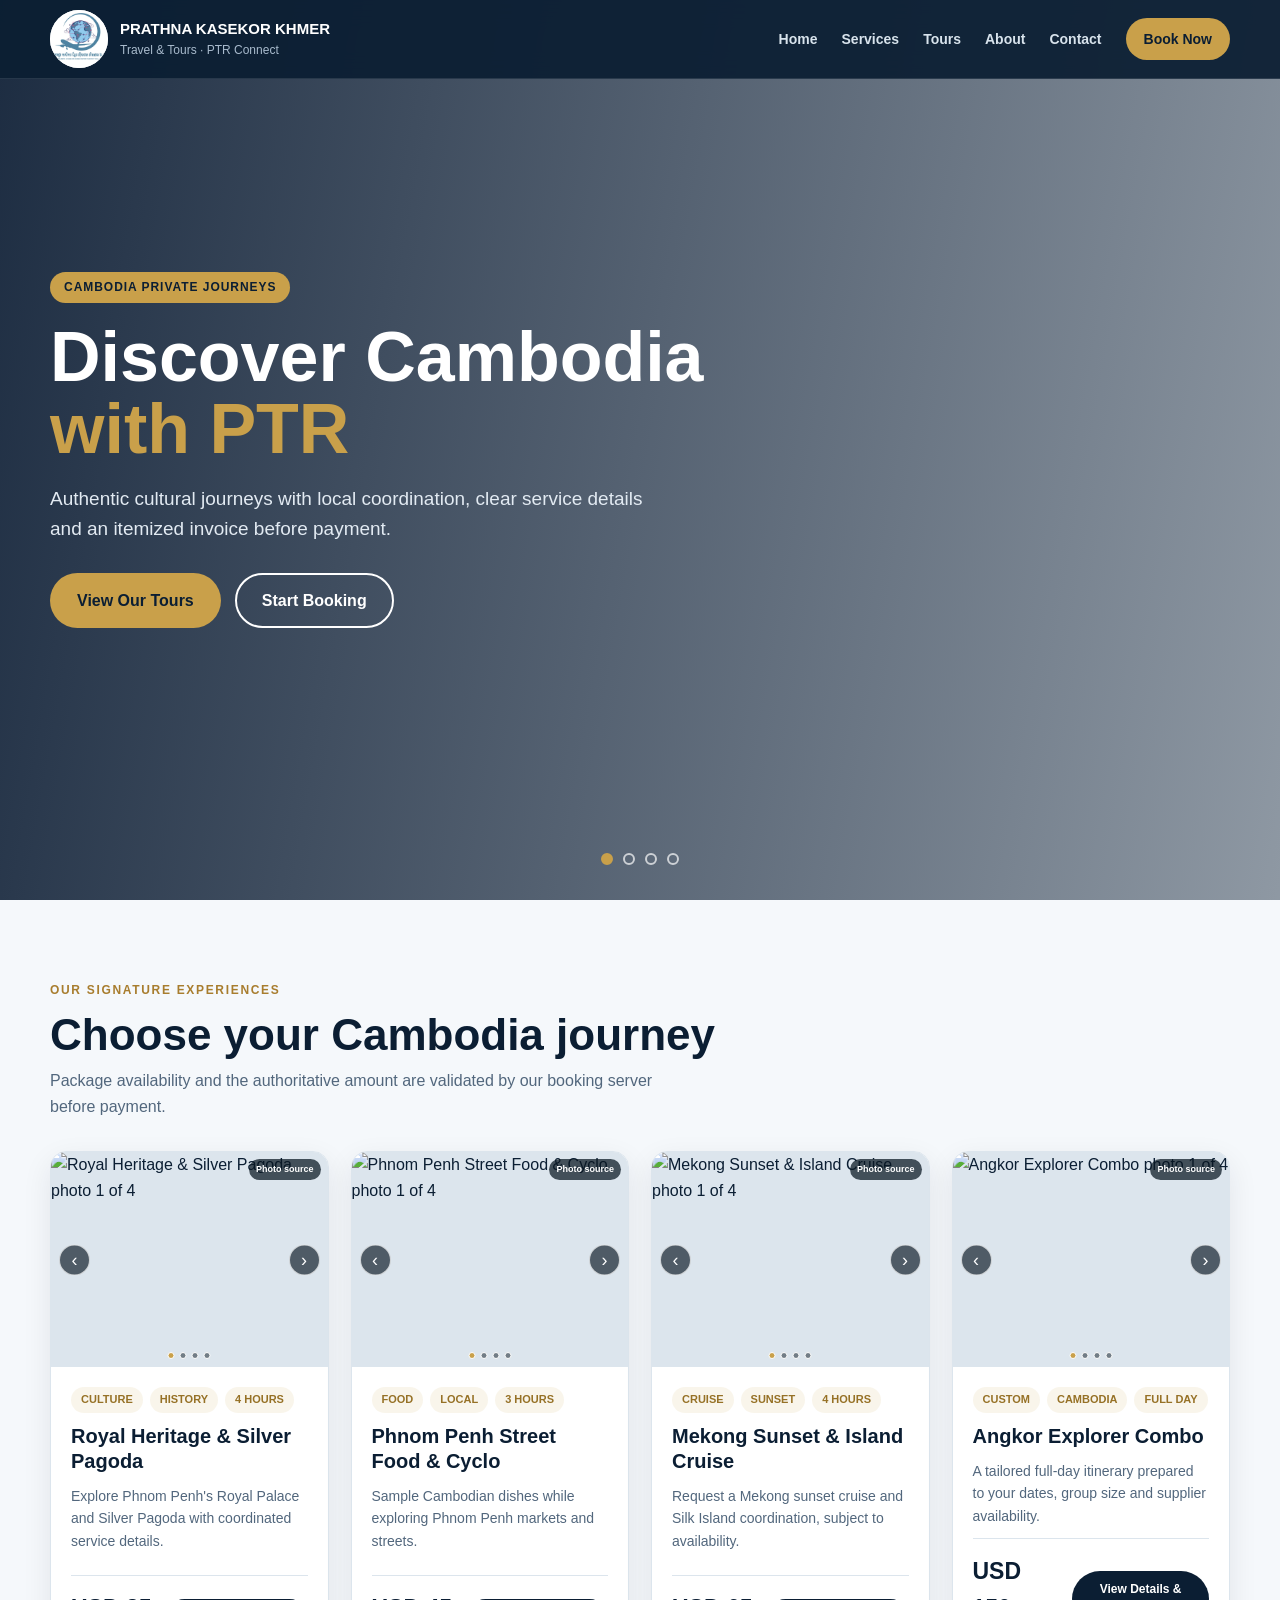
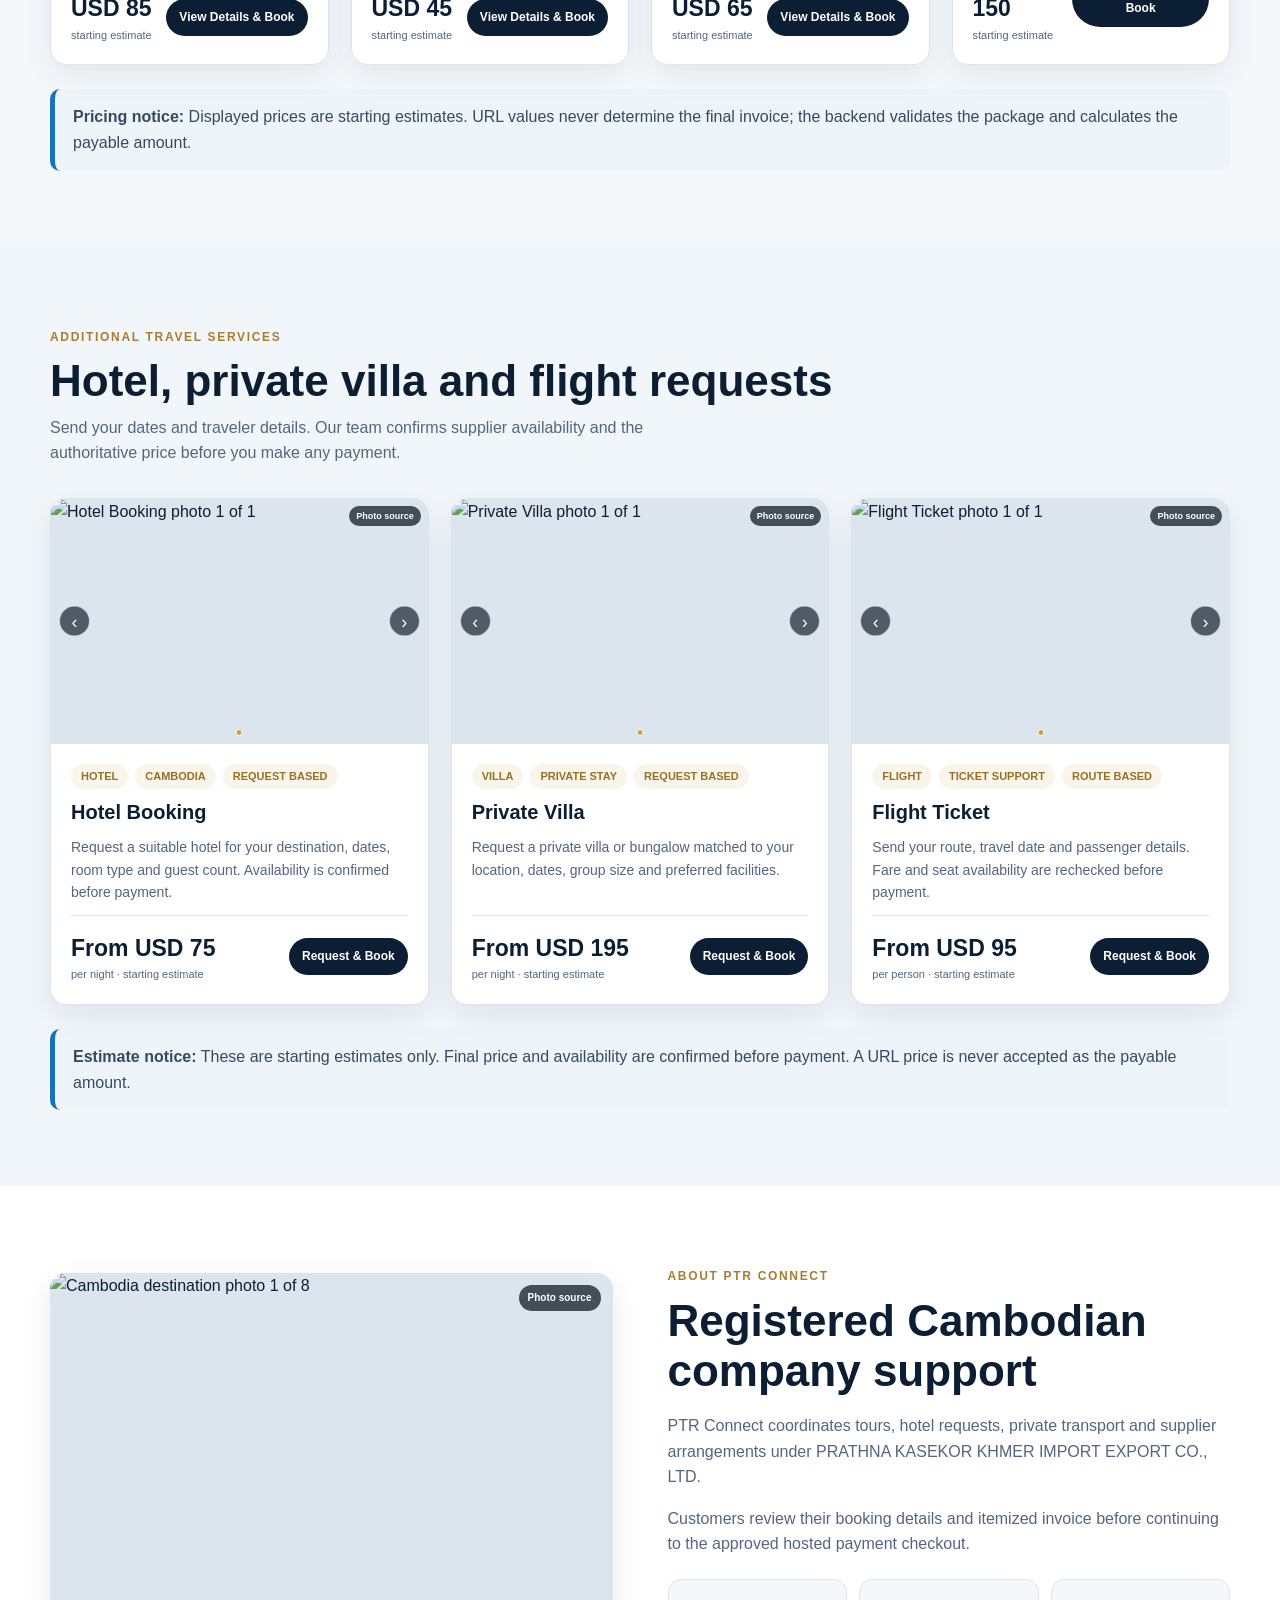
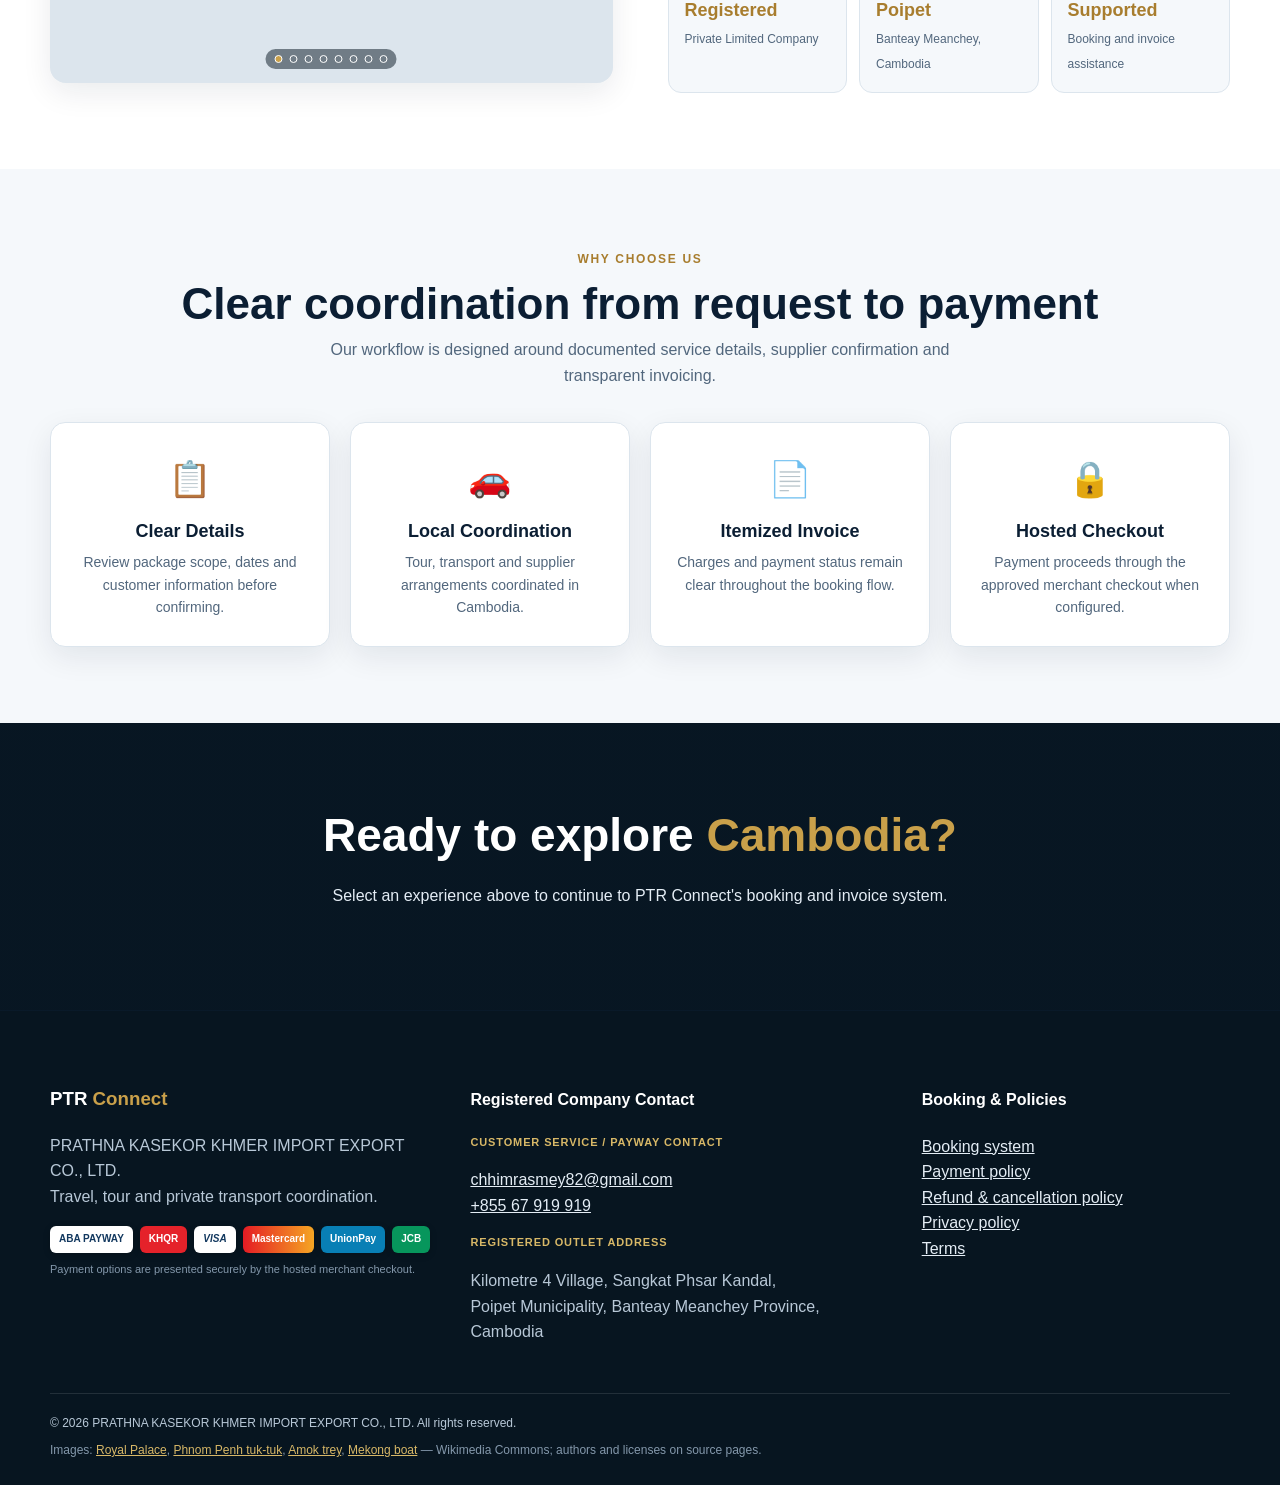
==== commit cf5c927d: "Remove duplicate footer booking button" ====
--- a/index.html
+++ b/index.html
@@ -32,7 +32,7 @@
     <section class="travel-services" id="services"><div class="container"><span class="section-label">Additional travel services</span><div class="section-head"><div><h2>Hotel, private villa and flight requests</h2><p>Send your dates and traveler details. Our team confirms supplier availability and the authoritative price before you make any payment.</p></div></div><div class="service-grid" id="serviceGrid" aria-live="polite"></div><div class="notice"><strong>Estimate notice:</strong> These are starting estimates only. Final price and availability are confirmed before payment. A URL price is never accepted as the payable amount.</div></div></section>
     <section class="about" id="about"><div class="container about-grid"><div class="about-image" id="aboutSlider"><img id="aboutPhoto" src="" alt="Cambodian travel destination" loading="lazy"><a class="about-source" id="aboutSource" href="#" target="_blank" rel="noopener noreferrer">Photo source</a><div class="about-dots" id="aboutDots" aria-label="Choose destination photo"></div></div><div><span class="section-label">About PTR Connect</span><h2>Registered Cambodian company support</h2><p>PTR Connect coordinates tours, hotel requests, private transport and supplier arrangements under PRATHNA KASEKOR KHMER IMPORT EXPORT CO., LTD.</p><p>Customers review their booking details and itemized invoice before continuing to the approved hosted payment checkout.</p><div class="facts"><div class="fact"><strong>Registered</strong><span>Private Limited Company</span></div><div class="fact"><strong>Poipet</strong><span>Banteay Meanchey, Cambodia</span></div><div class="fact"><strong>Supported</strong><span>Booking and invoice assistance</span></div></div></div></div></section>
     <section class="features"><div class="container"><span class="section-label">Why choose us</span><h2>Clear coordination from request to payment</h2><p>Our workflow is designed around documented service details, supplier confirmation and transparent invoicing.</p><div class="feature-grid"><article class="feature"><div class="feature-icon" aria-hidden="true">&#128203;</div><h3>Clear Details</h3><p>Review package scope, dates and customer information before confirming.</p></article><article class="feature"><div class="feature-icon" aria-hidden="true">&#128663;</div><h3>Local Coordination</h3><p>Tour, transport and supplier arrangements coordinated in Cambodia.</p></article><article class="feature"><div class="feature-icon" aria-hidden="true">&#128196;</div><h3>Itemized Invoice</h3><p>Charges and payment status remain clear throughout the booking flow.</p></article><article class="feature"><div class="feature-icon" aria-hidden="true">&#128274;</div><h3>Hosted Checkout</h3><p>Payment proceeds through the approved merchant checkout when configured.</p></article></div></div></section>
-    <section class="cta"><div class="container"><h2>Ready to explore <span>Cambodia?</span></h2><p>Select an experience and continue to PTR Connect's booking and invoice system.</p><a class="button button-primary" href="https://booking.ptrconnect.online/">Start Your Booking &rarr;</a></div></section>
+    <section class="cta"><div class="container"><h2>Ready to explore <span>Cambodia?</span></h2><p>Select an experience above to continue to PTR Connect's booking and invoice system.</p></div></section>
   </main>
   <footer id="contact"><div class="container"><div class="footer-grid"><div><h3>PTR <span>Connect</span></h3><p>PRATHNA KASEKOR KHMER IMPORT EXPORT CO., LTD.<br>Travel, tour and private transport coordination.</p><div class="payment-marks" aria-label="Payment methods available through hosted checkout"><span class="payment-mark">ABA PAYWAY</span><span class="payment-mark khqr">KHQR</span><span class="payment-mark"><em>VISA</em></span><span class="payment-mark mastercard">Mastercard</span><span class="payment-mark unionpay">UnionPay</span><span class="payment-mark jcb">JCB</span></div><div class="payment-note">Payment options are presented securely by the hosted merchant checkout.</div></div><div><h4>Registered Company Contact</h4><span class="contact-label">Customer service / PayWay contact</span><p><a href="mailto:chhimrasmey82@gmail.com">chhimrasmey82@gmail.com</a><br><a href="tel:+85567919919">+855 67 919 919</a></p><span class="contact-label">Registered outlet address</span><p>Kilometre 4 Village, Sangkat Phsar Kandal,<br>Poipet Municipality, Banteay Meanchey Province, Cambodia</p></div><div><h4>Booking &amp; Policies</h4><p><a href="https://booking.ptrconnect.online/">Booking system</a><br><a href="payment-policy.html">Payment policy</a><br><a href="refund-policy.html">Refund &amp; cancellation policy</a><br><a href="privacy.html">Privacy policy</a><br><a href="terms.html">Terms</a></p></div></div><div class="footer-bottom">&copy; 2026 PRATHNA KASEKOR KHMER IMPORT EXPORT CO., LTD. All rights reserved.<div class="credits">Images: <a href="https://commons.wikimedia.org/wiki/File:Royal.Place.Phnom.Penh.Palais.Royal.Cambodge.001.jpg">Royal Palace</a>, <a href="https://commons.wikimedia.org/wiki/File:Phnom_Penh_Tuk_Tuk.jpg">Phnom Penh tuk-tuk</a>, <a href="https://commons.wikimedia.org/wiki/File:2016_Phnom_Penh,_Amok_trey_(02).jpg">Amok trey</a>, <a href="https://commons.wikimedia.org/wiki/File:Phnom_Penh.-_Flower_Tour_Boat_on_Mekong.jpg">Mekong boat</a> &mdash; Wikimedia Commons; authors and licenses on source pages.</div></div></div></footer>
   <script>
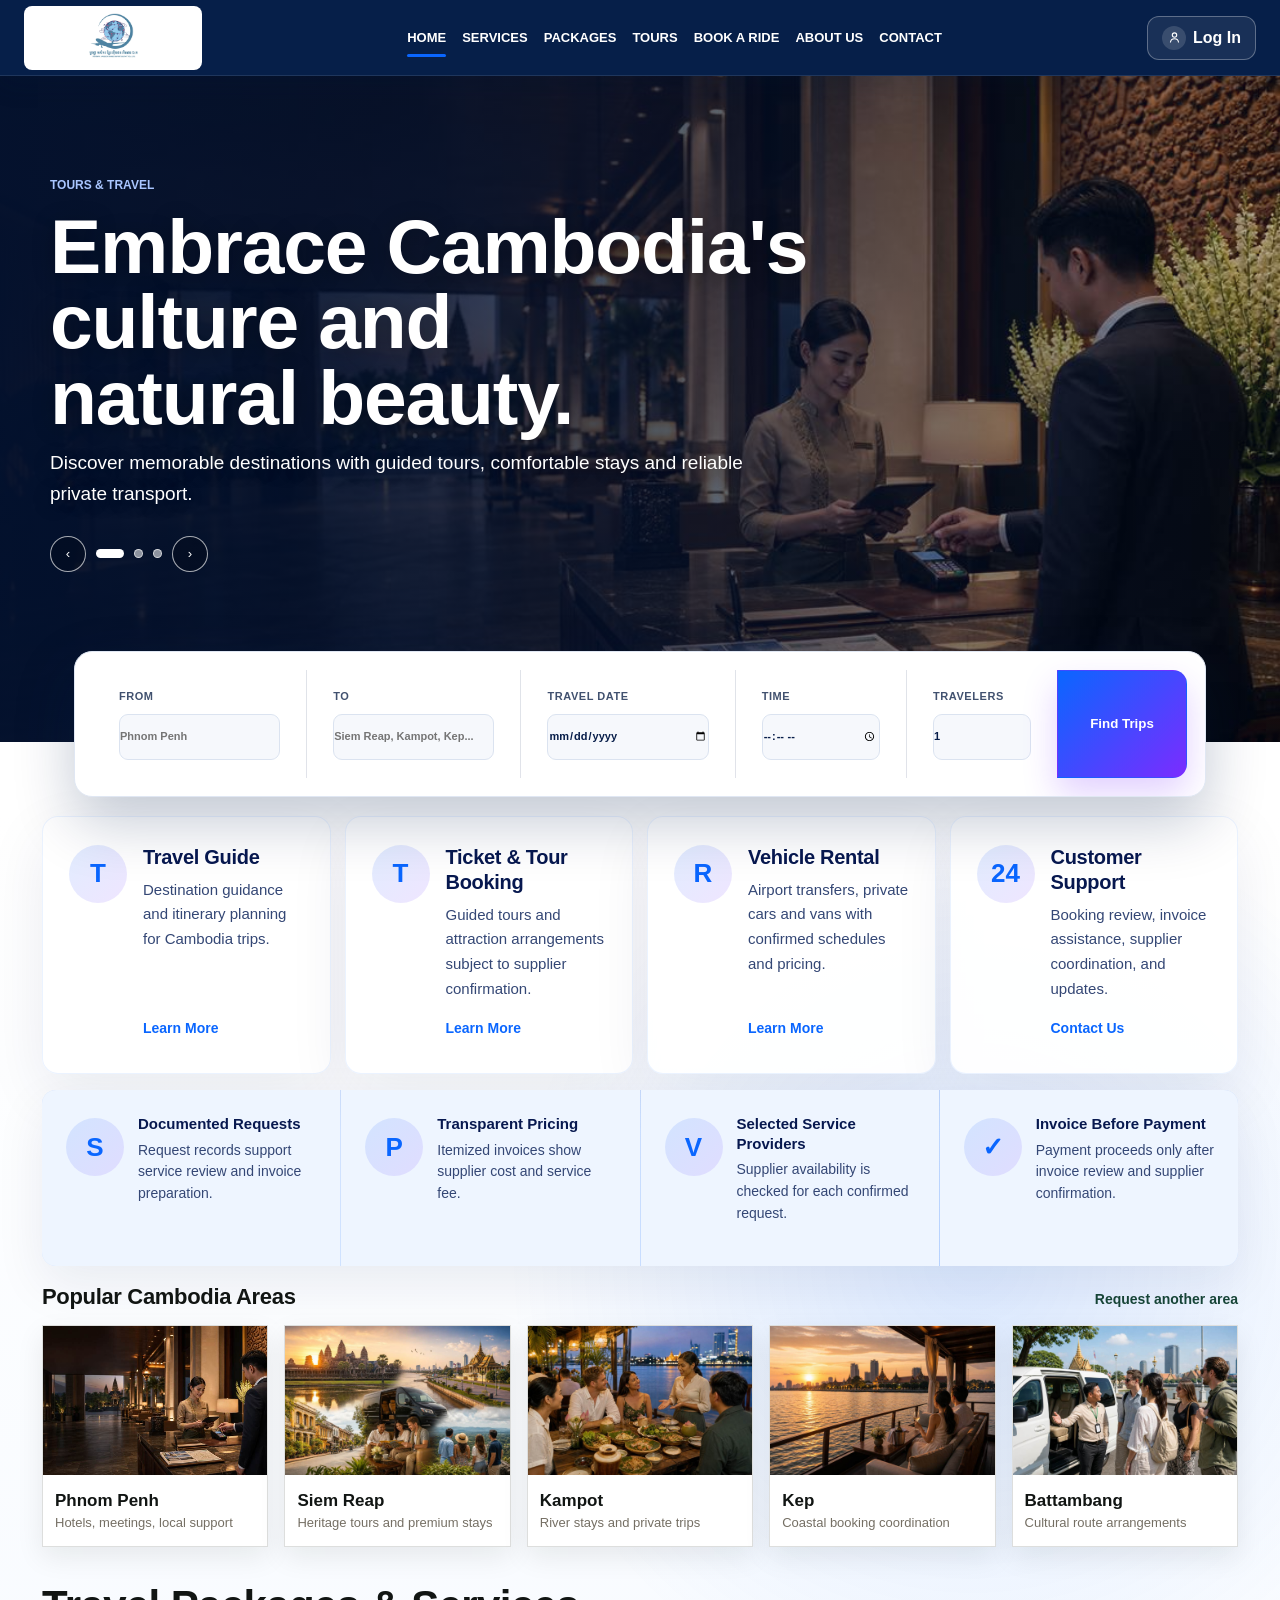
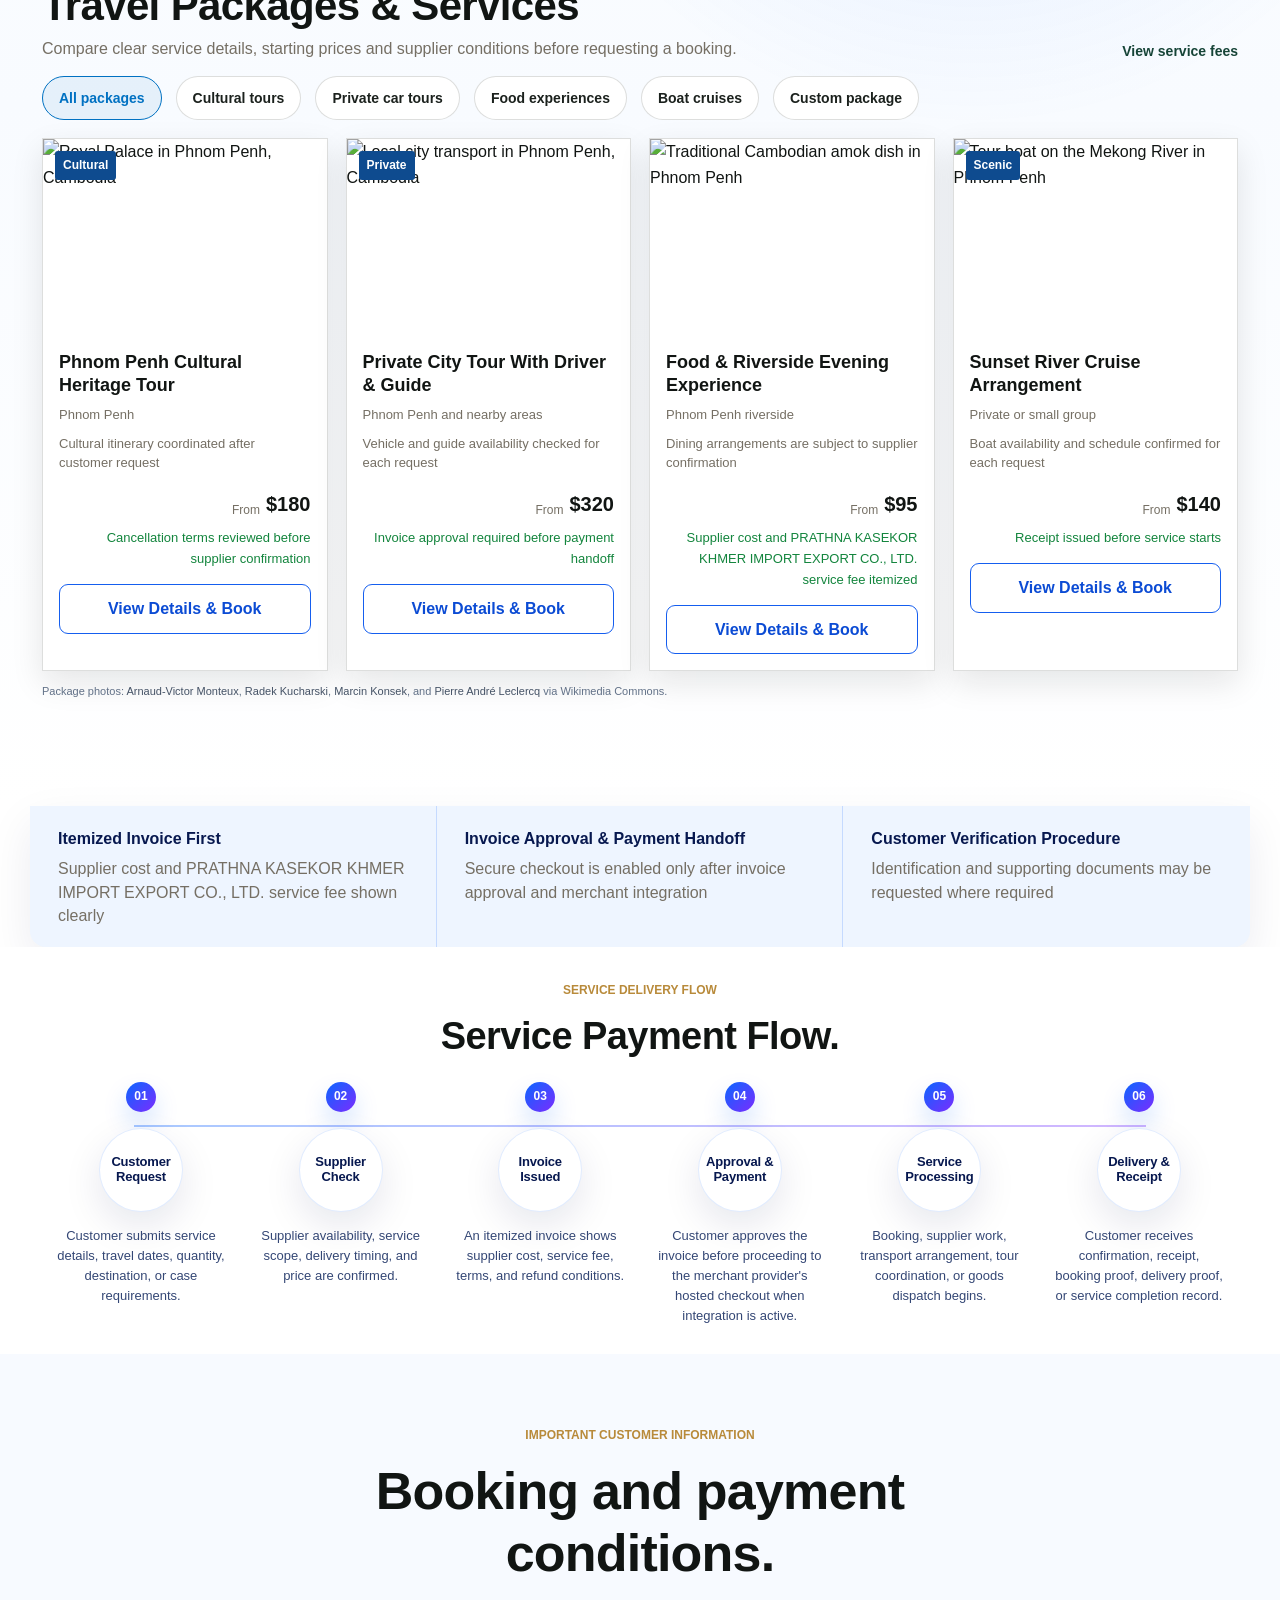
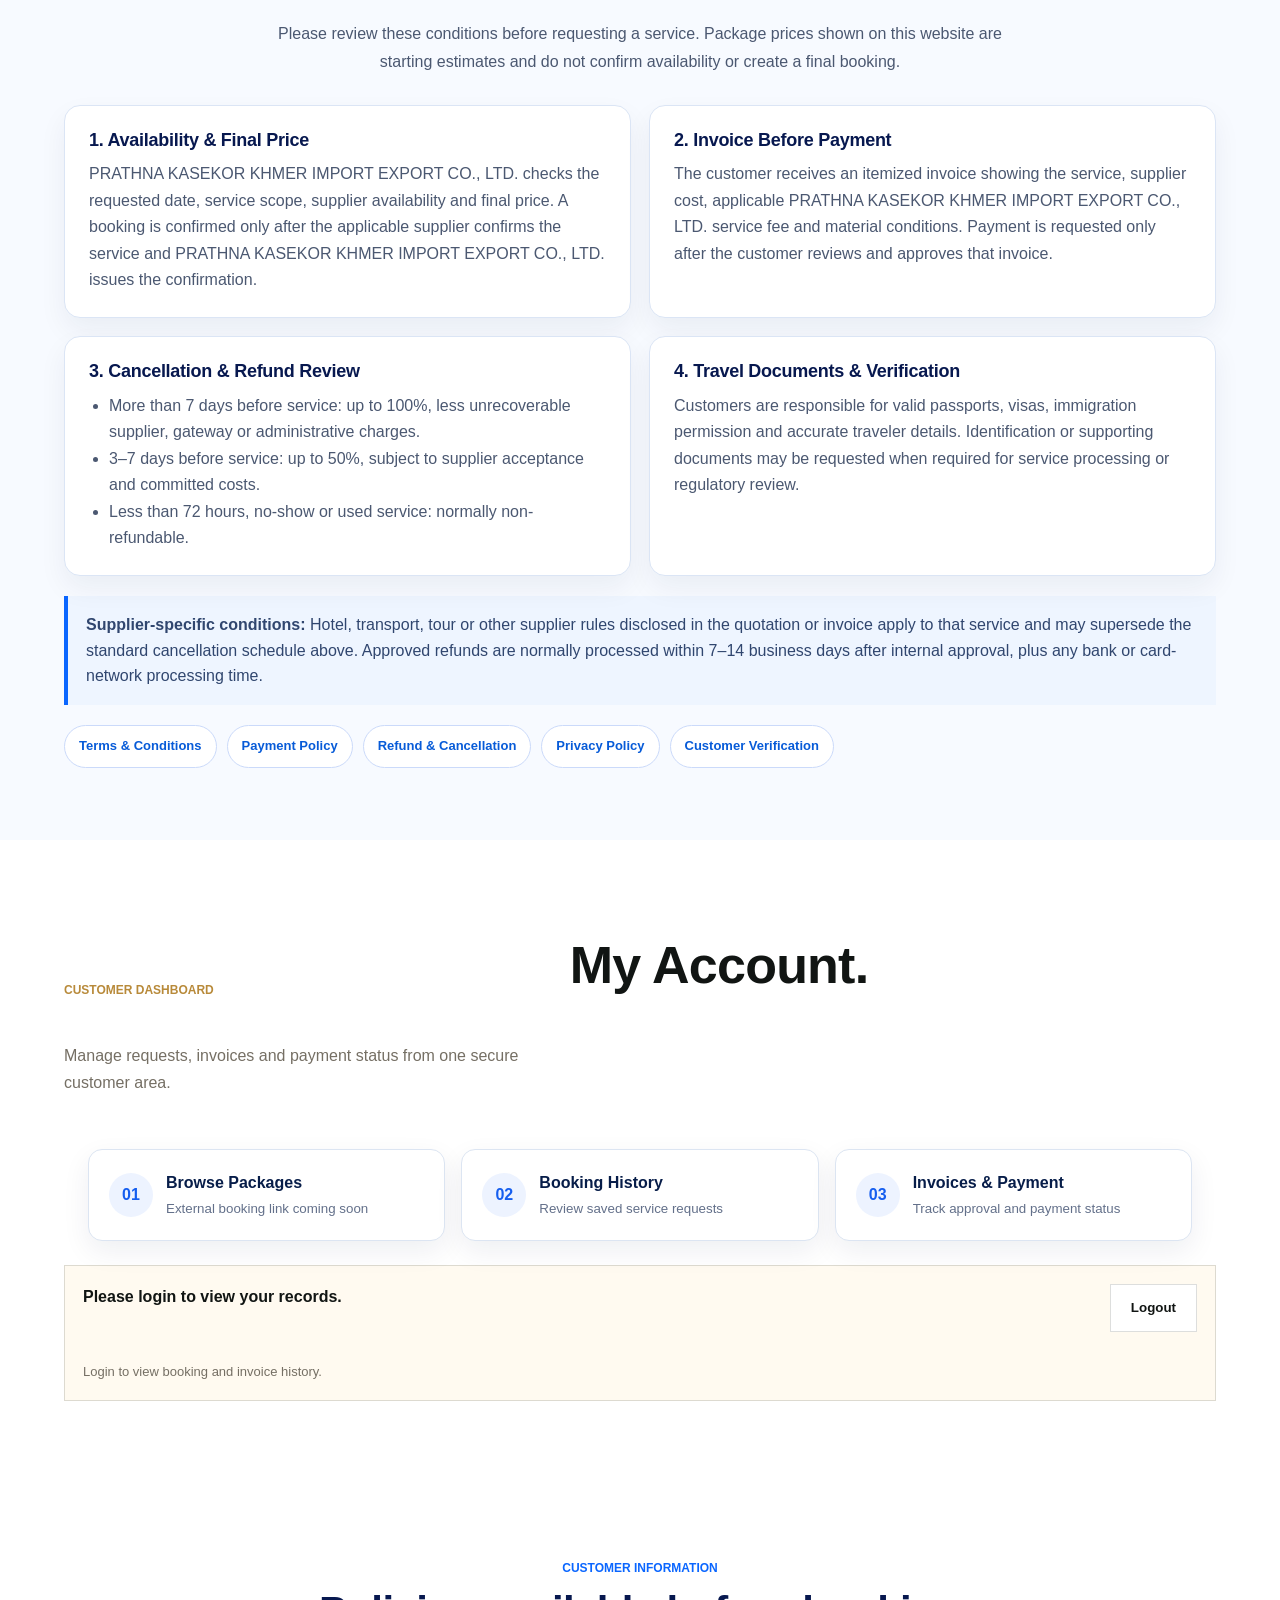
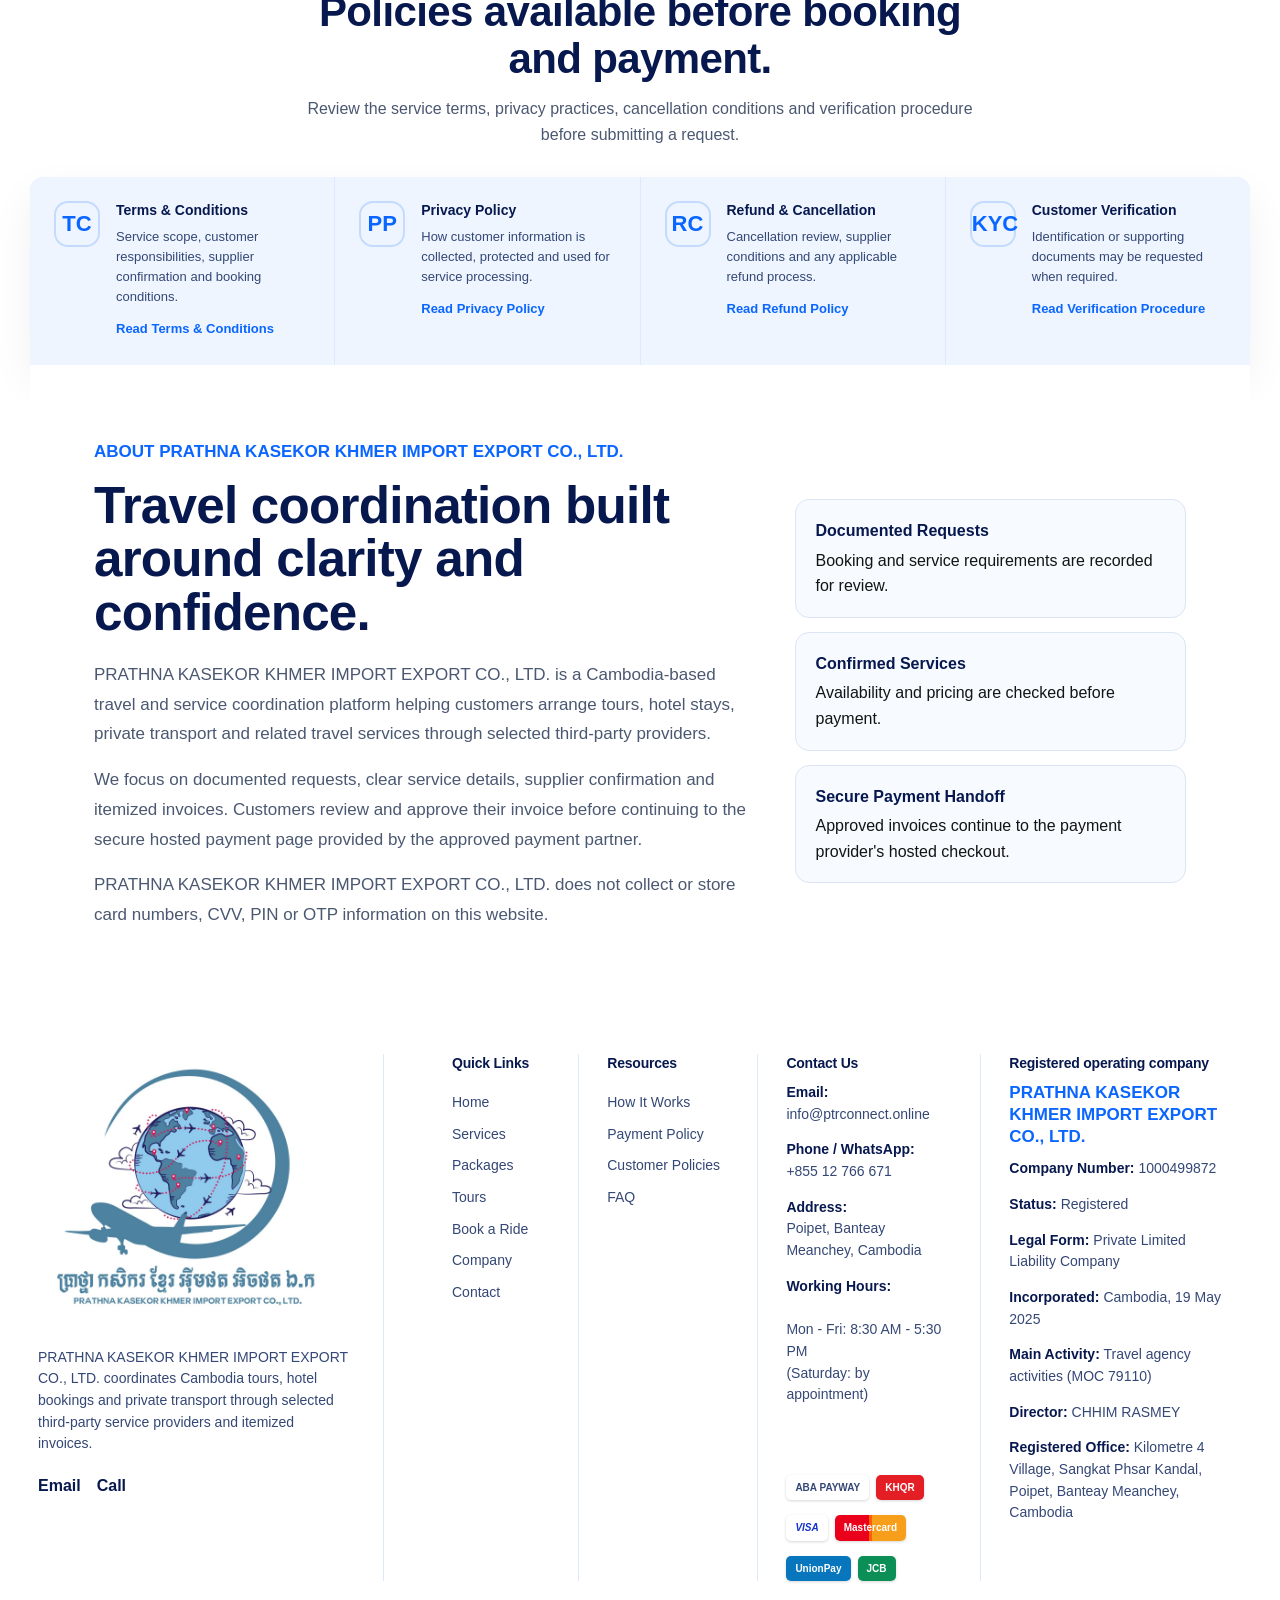
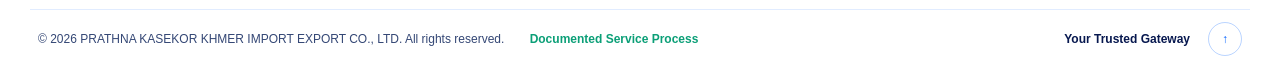
==== commit 50321803: "Add files via upload" ====
--- a/index.html
+++ b/index.html
@@ -1,105 +1,5476 @@
 <!doctype html>
 <html lang="en">
+  <head>
+    <meta charset="utf-8" />
+    <meta name="viewport" content="width=device-width, initial-scale=1" />
+    <title>PRATHNA KASEKOR KHMER IMPORT EXPORT CO., LTD. | Cambodia Tours, Hotels & Private Transport</title>
+    <link rel="icon" type="image/png" href="assets/prathna-kasekor-khmer-logo.png" />
+    <link rel="apple-touch-icon" href="assets/prathna-kasekor-khmer-logo.png" />
+    <meta
+      name="description"
+      content="PRATHNA KASEKOR KHMER IMPORT EXPORT CO., LTD. provides travel, business, investment, and transportation coordination with itemized invoices and payment-provider handoff readiness."
+    />
+    <style>
+:root {
+  --ink: #111513;
+  --navy: #07184f;
+  --paper: #f6f2ea;
+  --ivory: #fffaf0;
+  --muted: #756f64;
+  --gold: #b88a3a;
+  --green: #164437;
+  --green-2: #246c57;
+  --electric: #0a66ff;
+  --violet: #7b2cff;
+  --blue: #0d56a0;
+  --booking-blue: #003b95;
+  --search-yellow: #febb02;
+  --line: rgba(17, 21, 19, 0.14);
+  --shadow: 0 24px 70px rgba(17, 21, 19, 0.16);
+  --page-width: 1220px;
+}
+
+* {
+  box-sizing: border-box;
+}
+
+html {
+  scroll-behavior: smooth;
+}
+
+body {
+  margin: 0;
+  color: var(--ink);
+  background: #fff;
+  font-family: Inter, ui-sans-serif, system-ui, -apple-system, BlinkMacSystemFont, "Segoe UI", sans-serif;
+}
+
+img {
+  display: block;
+  width: 100%;
+}
+
+a {
+  color: inherit;
+  text-decoration: none;
+}
+
+.site-header {
+  position: relative;
+  z-index: 20;
+  top: 0;
+  left: 0;
+  right: 0;
+  display: flex;
+  align-items: center;
+  justify-content: space-between;
+  gap: 24px;
+  max-width: var(--page-width);
+  margin: 0 auto;
+  padding: 18px clamp(18px, 3vw, 34px);
+  color: var(--navy);
+  background: #fff;
+}
+
+.brand {
+  display: inline-flex;
+  align-items: center;
+  gap: 12px;
+  min-width: 0;
+}
+
+.brand-mark {
+  display: grid;
+  width: 54px;
+  height: 42px;
+  place-items: center;
+  border: 0;
+  background: linear-gradient(135deg, var(--electric), var(--violet));
+  color: #fff;
+  font-weight: 900;
+  letter-spacing: 0;
+  border-radius: 14px 4px 18px 4px;
+  box-shadow: 0 14px 30px rgba(10, 102, 255, 0.2);
+}
+
+.brand strong,
+.brand small {
+  display: block;
+  line-height: 1.05;
+}
+
+.brand small {
+  margin-top: 4px;
+  color: #31406e;
+  font-size: 12px;
+}
+
+.nav-links {
+  display: flex;
+  align-items: center;
+  gap: clamp(12px, 2vw, 28px);
+  font-size: 14px;
+  font-weight: 700;
+  color: #07184f;
+}
+
+.nav-links a:hover {
+  color: var(--electric);
+}
+
+.hero {
+  position: relative;
+  min-height: 0;
+  overflow: hidden;
+  color: var(--navy);
+  background: #fff;
+}
+
+.hero > img {
+  display: none;
+}
+
+.hero-shade {
+  display: none;
+}
+
+.hero-content {
+  display: none;
+}
+
+.eyebrow {
+  margin: 0 0 14px;
+  color: var(--gold);
+  font-size: 12px;
+  font-weight: 900;
+  letter-spacing: 0;
+  text-transform: uppercase;
+}
+
+h1,
+h2,
+h3,
+p {
+  margin-top: 0;
+}
+
+h1 {
+  max-width: 620px;
+  margin-bottom: 12px;
+  font-size: 38px;
+  line-height: 1;
+  letter-spacing: 0;
+}
+
+h2 {
+  margin-bottom: 18px;
+  font-size: clamp(34px, 4.4vw, 52px);
+  line-height: 1.02;
+  letter-spacing: 0;
+}
+
+h3 {
+  margin-bottom: 10px;
+  font-size: 22px;
+  line-height: 1.15;
+}
+
+.hero-copy {
+  max-width: 620px;
+  color: rgba(255, 250, 240, 0.82);
+  font-size: 16px;
+  line-height: 1.55;
+}
+
+.hero-actions {
+  display: none;
+  flex-wrap: wrap;
+  gap: 12px;
+  margin-top: 34px;
+}
+
+.button {
+  display: inline-flex;
+  min-height: 48px;
+  align-items: center;
+  justify-content: center;
+  border: 1px solid transparent;
+  padding: 13px 20px;
+  font-weight: 800;
+  transition: transform 0.2s ease, background 0.2s ease, border-color 0.2s ease;
+}
+
+.button:hover {
+  transform: translateY(-2px);
+}
+
+.button.primary {
+  background: linear-gradient(135deg, var(--electric), var(--violet));
+  color: #fff;
+}
+
+.button.secondary {
+  border-color: rgba(10, 102, 255, 0.35);
+  background: #fff;
+  color: var(--navy);
+}
+
+.header-request {
+  min-height: 48px;
+  border-radius: 10px;
+  padding-inline: 24px;
+  box-shadow: 0 14px 32px rgba(123, 44, 255, 0.2);
+  white-space: nowrap;
+}
+
+.request-section .button.secondary,
+.login-panel .button.secondary,
+.invoice-review-panel .button.secondary {
+  border-color: var(--line);
+  background: #fff;
+  color: var(--ink);
+}
+
+.request-section .button.secondary:hover,
+.login-panel .button.secondary:hover,
+.invoice-review-panel .button.secondary:hover {
+  border-color: rgba(184, 138, 58, 0.65);
+  background: rgba(184, 138, 58, 0.12);
+}
+
+.button:disabled {
+  opacity: 0.55;
+  cursor: not-allowed;
+  transform: none;
+}
+
+.button.full {
+  width: 100%;
+}
+
+.trust-band {
+  display: grid;
+  grid-template-columns: repeat(3, 1fr);
+  border-top: 1px solid var(--line);
+  border-bottom: 1px solid var(--line);
+  background: #fffaf0;
+}
+
+.booking-dashboard {
+  padding: 22px clamp(18px, 4vw, 42px) 72px;
+  background:
+    radial-gradient(circle at 78% 18%, rgba(10, 102, 255, 0.14), transparent 32%),
+    linear-gradient(180deg, #fff 0%, #f8fbff 56%, #fff 100%);
+}
+
+.dashboard-hero {
+  max-width: var(--page-width);
+  margin: 0 auto 22px;
+  padding: clamp(34px, 5vw, 70px) clamp(24px, 5vw, 46px) 26px;
+  position: relative;
+  z-index: 3;
+  border: 0;
+  overflow: hidden;
+  background: transparent;
+  color: var(--navy);
+  box-shadow: none;
+}
+
+.dashboard-hero::before {
+  position: absolute;
+  inset: 4% 0 auto 44%;
+  height: 410px;
+  opacity: 0.62;
+  background-image:
+    radial-gradient(circle, rgba(10, 102, 255, 0.26) 1px, transparent 1.7px);
+  background-size: 12px 12px;
+  mask-image: radial-gradient(ellipse at center, #000 36%, transparent 72%);
+  content: "";
+}
+
+.dashboard-hero::after {
+  position: absolute;
+  right: clamp(18px, 7vw, 90px);
+  top: 74px;
+  color: transparent;
+  background: linear-gradient(135deg, var(--electric), var(--violet));
+  -webkit-background-clip: text;
+  background-clip: text;
+  content: "PTR";
+  font-size: clamp(118px, 18vw, 250px);
+  font-weight: 1000;
+  line-height: 0.8;
+  letter-spacing: 0;
+  opacity: 0.9;
+  filter: drop-shadow(0 20px 36px rgba(10, 102, 255, 0.16));
+  pointer-events: none;
+}
+
+.dashboard-hero .eyebrow {
+  color: var(--electric);
+  font-size: 15px;
+  letter-spacing: 0.18em;
+}
+
+.dashboard-hero h2 {
+  position: relative;
+  z-index: 2;
+  max-width: 520px;
+  margin-bottom: 16px;
+  color: var(--navy);
+  font-size: clamp(50px, 7vw, 76px);
+  line-height: 0.98;
+}
+
+.dashboard-hero h2 em {
+  display: block;
+  color: transparent;
+  background: linear-gradient(135deg, var(--electric), var(--violet));
+  -webkit-background-clip: text;
+  background-clip: text;
+  font-style: normal;
+}
+
+.dashboard-hero p {
+  position: relative;
+  z-index: 2;
+  max-width: 520px;
+  color: #253766;
+  font-size: 19px;
+  line-height: 1.65;
+}
+
+.dashboard-hero .hero-actions {
+  position: relative;
+  z-index: 3;
+  display: flex;
+  margin-top: 26px;
+}
+
+.dashboard-hero .hero-actions .button {
+  min-width: 160px;
+  border-radius: 10px;
+}
+
+.booking-search {
+  position: relative;
+  z-index: 4;
+  display: grid;
+  grid-template-columns: 1.3fr 0.88fr 0.88fr 0.95fr auto;
+  gap: 0;
+  margin-top: 42px;
+  padding: 12px;
+  border: 1px solid rgba(10, 102, 255, 0.08);
+  background: rgba(255, 255, 255, 0.92);
+  border-radius: 16px;
+  box-shadow: 0 22px 70px rgba(7, 24, 79, 0.13);
+}
+
+.booking-search label {
+  gap: 8px;
+  min-width: 0;
+  padding: 12px 24px;
+  border-right: 1px solid rgba(7, 24, 79, 0.12);
+  background: #fff;
+  color: #334674;
+  font-size: 14px;
+}
+
+.booking-search label:last-of-type {
+  border-right: 0;
+}
+
+.booking-search input {
+  min-width: 0;
+  border: 0;
+  padding: 0;
+  min-height: 24px;
+}
+
+.booking-search .button {
+  min-height: 64px;
+  border-radius: 12px;
+  background: linear-gradient(135deg, var(--electric), var(--violet));
+  color: #fff;
+  box-shadow: 0 16px 34px rgba(123, 44, 255, 0.22);
+}
+
+.home-service-grid {
+  display: grid;
+  grid-template-columns: repeat(4, minmax(0, 1fr));
+  gap: 18px;
+  max-width: var(--page-width);
+  margin: 0 auto 28px;
+}
+
+.home-service-card {
+  display: grid;
+  grid-template-columns: auto 1fr auto;
+  gap: 18px;
+  min-height: 176px;
+  align-items: start;
+  padding: 28px 24px;
+  border: 1px solid rgba(10, 102, 255, 0.08);
+  border-radius: 14px;
+  background: rgba(255, 255, 255, 0.92);
+  box-shadow: 0 20px 60px rgba(7, 24, 79, 0.08);
+}
+
+.home-service-card .service-icon,
+.trust-strip .service-icon {
+  display: grid;
+  width: 58px;
+  height: 58px;
+  place-items: center;
+  border-radius: 50%;
+  background: linear-gradient(135deg, rgba(10, 102, 255, 0.12), rgba(123, 44, 255, 0.12));
+  color: var(--electric);
+  font-size: 26px;
+  font-weight: 900;
+}
+
+.home-service-card h3 {
+  margin-bottom: 14px;
+  color: var(--navy);
+}
+
+.home-service-card p {
+  margin: 0;
+  color: #344775;
+  line-height: 1.55;
+}
+
+.home-service-card a {
+  align-self: end;
+  color: var(--electric);
+  font-weight: 900;
+}
+
+.trust-strip {
+  display: grid;
+  grid-template-columns: repeat(4, minmax(0, 1fr));
+  gap: 1px;
+  max-width: var(--page-width);
+  margin: 0 auto 28px;
+  overflow: hidden;
+  border-radius: 14px;
+  background: rgba(10, 102, 255, 0.18);
+  box-shadow: 0 18px 50px rgba(7, 24, 79, 0.08);
+}
+
+.trust-strip article {
+  display: grid;
+  grid-template-columns: auto 1fr;
+  gap: 16px;
+  align-items: center;
+  min-height: 96px;
+  padding: 22px 28px;
+  background: #eef5ff;
+}
+
+.trust-strip strong,
+.trust-strip span {
+  display: block;
+}
+
+.trust-strip strong {
+  color: var(--navy);
+}
+
+.trust-strip span {
+  margin-top: 4px;
+  color: #344775;
+  line-height: 1.35;
+}
+
+.dashboard-block {
+  max-width: var(--page-width);
+  margin: 0 auto 34px;
+}
+
+.dashboard-title {
+  display: flex;
+  align-items: end;
+  justify-content: space-between;
+  gap: 18px;
+  margin-bottom: 14px;
+}
+
+.dashboard-title h3 {
+  margin: 0;
+}
+
+.dashboard-title p {
+  margin: 5px 0 0;
+  color: var(--muted);
+}
+
+.dashboard-title a {
+  color: var(--green);
+  font-size: 14px;
+  font-weight: 900;
+}
+
+.destination-row,
+.stay-row {
+  display: grid;
+  gap: 16px;
+}
+
+.destination-row {
+  grid-template-columns: repeat(5, minmax(0, 1fr));
+}
+
+.destination-row article,
+.stay-row article {
+  overflow: hidden;
+  border: 1px solid var(--line);
+  background: #fff;
+  box-shadow: 0 10px 26px rgba(17, 21, 19, 0.08);
+}
+
+.destination-row img {
+  aspect-ratio: 1.5;
+  object-fit: cover;
+}
+
+.destination-row strong,
+.destination-row span {
+  display: block;
+  padding: 0 12px;
+}
+
+.destination-row strong {
+  padding-top: 12px;
+  font-size: 17px;
+}
+
+.destination-row span {
+  padding-bottom: 14px;
+  color: var(--muted);
+  font-size: 13px;
+  line-height: 1.35;
+}
+
+.stay-row {
+  grid-template-columns: repeat(3, minmax(0, 1fr));
+}
+
+.activity-tabs {
+  display: flex;
+  flex-wrap: wrap;
+  gap: 10px 14px;
+  margin-bottom: 18px;
+}
+
+.activity-tabs button {
+  border: 1px solid var(--line);
+  border-radius: 999px;
+  padding: 10px 16px;
+  background: #fff;
+  color: #1b211d;
+  font: inherit;
+  font-size: 14px;
+  font-weight: 800;
+}
+
+.activity-tabs button.active {
+  border-color: #0071c2;
+  background: rgba(0, 113, 194, 0.08);
+  color: #0071c2;
+}
+
+.activity-row {
+  display: grid;
+  grid-template-columns: repeat(4, minmax(0, 1fr));
+  gap: 18px;
+}
+
+.activity-row article {
+  position: relative;
+  overflow: hidden;
+  border: 1px solid var(--line);
+  background: #fff;
+  box-shadow: 0 12px 30px rgba(17, 21, 19, 0.1);
+}
+
+.activity-row article.is-hidden {
+  display: none;
+}
+
+.activity-row img {
+  aspect-ratio: 1.45;
+  object-fit: cover;
+}
+
+.activity-row .badge {
+  position: absolute;
+  top: 12px;
+  left: 12px;
+  border-radius: 3px;
+  padding: 5px 8px;
+  background: #0e4b8f;
+  color: #fff;
+  font-size: 12px;
+  font-weight: 900;
+}
+
+.activity-row article > div {
+  display: grid;
+  min-height: 230px;
+  padding: 16px;
+}
+
+.activity-row strong,
+.activity-row small,
+.activity-row em {
+  display: block;
+}
+
+.photo-credits {
+  margin: 12px 0 0;
+  color: #64748b;
+  font-size: 11px;
+  line-height: 1.5;
+}
+
+.photo-credits a { color: #475569; }
+
+.activity-row strong {
+  font-size: 18px;
+  line-height: 1.28;
+}
+
+.activity-row small {
+  margin-top: 8px;
+  color: var(--muted);
+  font-size: 13px;
+}
+
+.activity-row p {
+  margin: 9px 0 16px;
+  color: var(--muted);
+  font-size: 13px;
+  line-height: 1.45;
+}
+
+.activity-row p b {
+  color: #f2a900;
+}
+
+.activity-row footer {
+  display: flex;
+  align-items: end;
+  justify-content: flex-end;
+  gap: 6px;
+  margin-top: auto;
+}
+
+.activity-row footer span {
+  color: var(--muted);
+  font-size: 12px;
+}
+
+.activity-row footer b {
+  font-size: 20px;
+}
+
+.activity-row em {
+  margin-top: 8px;
+  color: #13853d;
+  font-size: 13px;
+  font-style: normal;
+  text-align: right;
+}
+
+.stay-row img {
+  aspect-ratio: 1.42;
+  object-fit: cover;
+}
+
+.stay-row div {
+  padding: 16px;
+}
+
+.stay-row strong,
+.stay-row span {
+  display: block;
+}
+
+.stay-row span {
+  margin-top: 6px;
+  color: var(--muted);
+  line-height: 1.35;
+}
+
+.trust-band div {
+  padding: 28px clamp(18px, 4vw, 44px);
+  border-right: 1px solid var(--line);
+}
+
+.trust-band div:last-child {
+  border-right: 0;
+}
+
+.trust-band strong,
+.trust-band span {
+  display: block;
+}
+
+.trust-band span {
+  margin-top: 6px;
+  color: var(--muted);
+  line-height: 1.45;
+}
+
+.section {
+  padding: clamp(58px, 8vw, 94px) clamp(20px, 5vw, 70px);
+}
+
+.section-heading {
+  display: grid;
+  grid-template-columns: minmax(220px, 0.85fr) minmax(280px, 1.15fr);
+  gap: 28px;
+  align-items: end;
+  max-width: var(--page-width);
+  margin: 0 auto 36px;
+}
+
+.section-heading > p:last-child,
+.request-copy p,
+.payment-panel p,
+.safety-grid p,
+.checkout-copy p,
+.checkout-card p,
+.checkout-summary p {
+  color: var(--muted);
+  line-height: 1.7;
+}
+
+.section-heading.narrow {
+  display: block;
+  max-width: 760px;
+  text-align: center;
+}
+
+.service-grid {
+  display: grid;
+  grid-template-columns: repeat(3, minmax(0, 1fr));
+  gap: 22px;
+  max-width: var(--page-width);
+  margin: 0 auto;
+}
+
+.service-grid.four {
+  grid-template-columns: repeat(4, minmax(0, 1fr));
+}
+
+.service-card {
+  overflow: hidden;
+  border: 1px solid var(--line);
+  background: var(--ivory);
+  box-shadow: 0 18px 48px rgba(17, 21, 19, 0.08);
+}
+
+.service-card.featured {
+  transform: translateY(-18px);
+  border-color: rgba(184, 138, 58, 0.6);
+}
+
+.service-card img {
+  aspect-ratio: 1.38;
+  object-fit: cover;
+}
+
+.card-body {
+  padding: 24px;
+}
+
+.price-row {
+  display: grid;
+  grid-template-columns: 1fr auto;
+  gap: 16px;
+  align-items: start;
+}
+
+.price-row strong {
+  color: var(--green);
+  font-size: 24px;
+  white-space: nowrap;
+}
+
+.price-row span {
+  display: block;
+  color: var(--muted);
+  font-size: 12px;
+  font-weight: 800;
+  text-align: right;
+}
+
+.service-card p {
+  color: var(--muted);
+  line-height: 1.65;
+}
+
+.service-card ul {
+  display: grid;
+  gap: 10px;
+  margin: 20px 0 0;
+  padding: 0;
+  list-style: none;
+}
+
+.service-card li {
+  position: relative;
+  padding-left: 20px;
+  color: #353b36;
+  line-height: 1.45;
+}
+
+.service-card li::before {
+  position: absolute;
+  top: 0.58em;
+  left: 0;
+  width: 8px;
+  height: 8px;
+  background: var(--gold);
+  content: "";
+}
+
+.process-section {
+  background: #fff;
+  color: var(--ink);
+}
+
+.calculator-section {
+  background: #fff;
+  color: var(--ink);
+  padding-top: 26px;
+}
+
+.process-section .section-heading.narrow,
+.calculator-section .section-heading.narrow {
+  max-width: var(--page-width);
+  text-align: left;
+}
+
+.flow {
+  display: grid;
+  grid-template-columns: repeat(6, minmax(0, 1fr));
+  gap: 1px;
+  max-width: var(--page-width);
+  margin: 0 auto;
+  border: 1px solid var(--line);
+  background: var(--line);
+}
+
+.flow article {
+  min-height: 190px;
+  padding: 22px;
+  background: #fffaf0;
+}
+
+.flow span {
+  display: block;
+  margin-bottom: 24px;
+  color: var(--gold);
+  font-weight: 900;
+}
+
+.flow p {
+  color: var(--muted);
+  line-height: 1.65;
+}
+
+.payment-section {
+  background: var(--ivory);
+}
+
+.proof-section {
+  background: #fff;
+}
+
+.proof-grid {
+  display: grid;
+  grid-template-columns: repeat(4, minmax(0, 1fr));
+  gap: 1px;
+  max-width: var(--page-width);
+  margin: 0 auto;
+  border: 1px solid var(--line);
+  background: var(--line);
+}
+
+.proof-grid article {
+  min-height: 210px;
+  padding: 26px;
+  background: #fffaf0;
+}
+
+.proof-grid span {
+  display: block;
+  margin-bottom: 18px;
+  color: var(--gold);
+  font-size: 12px;
+  font-weight: 900;
+  text-transform: uppercase;
+}
+
+.proof-grid p {
+  color: var(--muted);
+  line-height: 1.65;
+}
+
+.company-section {
+  background: #fffaf0;
+}
+
+.company-grid {
+  display: grid;
+  grid-template-columns: repeat(4, minmax(0, 1fr));
+  gap: 1px;
+  max-width: var(--page-width);
+  margin: 0 auto;
+  border: 1px solid var(--line);
+  background: var(--line);
+}
+
+.company-grid article {
+  min-height: 190px;
+  padding: 26px;
+  background: #fff;
+}
+
+.company-grid p {
+  color: var(--muted);
+  line-height: 1.65;
+}
+
+.safety-section,
+.review-section {
+  background: #fff;
+}
+
+.checkout-section {
+  display: grid;
+  grid-template-columns: minmax(260px, 0.72fr) minmax(340px, 1.28fr);
+  gap: 46px;
+  align-items: start;
+  max-width: var(--page-width);
+  margin: 0 auto;
+}
+
+.checkout-grid {
+  display: grid;
+  grid-template-columns: 1fr;
+  gap: 18px;
+}
+
+.checkout-summary {
+  border: 1px solid var(--line);
+  background: #fff;
+  padding: 24px;
+  box-shadow: 0 18px 48px rgba(17, 21, 19, 0.08);
+}
+
+.summary-top small {
+  color: var(--gold);
+  font-size: 12px;
+  font-weight: 900;
+  text-transform: uppercase;
+}
+
+.wizard-steps {
+  display: grid;
+  gap: 10px;
+  margin-top: 24px;
+}
+
+.wizard-steps span {
+  border: 1px solid var(--line);
+  background: #fffaf0;
+  color: var(--muted);
+  padding: 12px 14px;
+  font-size: 13px;
+  font-weight: 900;
+}
+
+.wizard-steps span.active {
+  border-color: rgba(184, 138, 58, 0.55);
+  background: rgba(184, 138, 58, 0.12);
+  color: var(--ink);
+}
+
+.checkout-summary {
+  background: #f8f5ef;
+}
+
+.summary-top {
+  display: flex;
+  justify-content: space-between;
+  gap: 16px;
+  margin-bottom: 18px;
+}
+
+.checkout-summary dl {
+  display: grid;
+  gap: 1px;
+  margin: 0 0 20px;
+  background: var(--line);
+  border: 1px solid var(--line);
+}
+
+.checkout-summary dl div {
+  display: flex;
+  justify-content: space-between;
+  gap: 16px;
+  padding: 13px 14px;
+  background: #fffaf0;
+}
+
+.checkout-summary dt,
+.checkout-summary dd {
+  margin: 0;
+}
+
+.checkout-summary dt {
+  color: var(--muted);
+}
+
+.checkout-summary dd {
+  font-weight: 900;
+  text-align: right;
+}
+
+.checkout-summary .total {
+  color: var(--ivory);
+  background: var(--green);
+}
+
+.checkout-summary .total dt {
+  color: rgba(255, 250, 240, 0.75);
+}
+
+.service-options {
+  display: grid;
+  grid-template-columns: repeat(2, minmax(0, 1fr));
+  gap: 10px 14px;
+  margin: 0;
+  padding: 14px;
+  border: 1px solid rgba(17, 21, 19, 0.14);
+  background: #fffaf0;
+}
+
+.service-options legend {
+  padding: 0 6px;
+  color: var(--muted);
+  font-size: 12px;
+  font-weight: 900;
+  text-transform: uppercase;
+}
+
+.service-options label {
+  display: flex;
+  align-items: center;
+  gap: 8px;
+  margin: 0;
+  color: var(--ink);
+  font-size: 13px;
+  font-weight: 800;
+}
+
+.service-options input {
+  width: 16px;
+  min-height: 16px;
+  height: 16px;
+  padding: 0;
+  accent-color: var(--gold);
+}
+
+.official-invoice-header {
+  display: grid;
+  grid-template-columns: 1fr auto;
+  gap: 16px;
+  margin: 16px 0;
+  padding: 16px;
+  border: 1px solid rgba(17, 21, 19, 0.14);
+  background: #fffaf0;
+}
+
+.official-invoice-header strong {
+  display: block;
+  font-size: 18px;
+}
+
+.official-invoice-header span,
+.official-invoice-header small {
+  display: block;
+  color: var(--muted);
+  line-height: 1.5;
+}
+
+.invoice-meta {
+  text-align: right;
+}
+
+.invoice-meta b {
+  display: block;
+  color: var(--gold);
+  font-size: 12px;
+  text-transform: uppercase;
+}
+
+.safety-grid {
+  display: grid;
+  grid-template-columns: repeat(4, minmax(0, 1fr));
+  gap: 1px;
+  max-width: var(--page-width);
+  margin: 0 auto;
+  background: var(--line);
+  border: 1px solid var(--line);
+}
+
+.safety-grid article {
+  min-height: 210px;
+  padding: 26px;
+  background: #fffaf0;
+}
+
+.review-stack {
+  display: grid;
+  gap: 18px;
+  max-width: 1120px;
+  margin: 0 auto;
+}
+
+.review-panel {
+  display: grid;
+  grid-template-columns: minmax(220px, 0.72fr) minmax(0, 1.28fr);
+  gap: 28px;
+  align-items: start;
+  padding: 26px;
+  border: 1px solid var(--line);
+  background: #fffaf0;
+}
+
+.review-panel h2 {
+  margin: 8px 0 10px;
+  font-size: 30px;
+  line-height: 1.08;
+}
+
+.review-panel p {
+  margin: 0;
+  color: var(--muted);
+  line-height: 1.62;
+}
+
+.review-points {
+  display: grid;
+  grid-template-columns: repeat(2, minmax(0, 1fr));
+  gap: 1px;
+  border: 1px solid var(--line);
+  background: var(--line);
+}
+
+.review-points article {
+  min-height: 0;
+  padding: 18px;
+  background: #fff;
+}
+
+.review-points strong {
+  display: block;
+  margin-bottom: 6px;
+  font-size: 14px;
+}
+
+.review-points p {
+  font-size: 13px;
+  line-height: 1.55;
+}
+
+.review-grid {
+  display: grid;
+  grid-template-columns: repeat(3, minmax(0, 1fr));
+  gap: 1px;
+  max-width: var(--page-width);
+  margin: 0 auto;
+  border: 1px solid var(--line);
+  background: var(--line);
+}
+
+.review-grid article {
+  display: grid;
+  gap: 10px;
+  min-height: 150px;
+  padding: 24px;
+  background: #fffaf0;
+}
+
+.review-grid strong,
+.review-grid span {
+  display: block;
+}
+
+.review-grid span {
+  color: var(--muted);
+  line-height: 1.55;
+}
+
+.payment-panel {
+  display: grid;
+  grid-template-columns: 0.86fr 1.14fr;
+  gap: 46px;
+  align-items: start;
+  max-width: var(--page-width);
+  margin: 0 auto;
+  padding: clamp(28px, 5vw, 50px);
+  border: 1px solid var(--line);
+  background: #fff;
+  box-shadow: var(--shadow);
+}
+
+.payment-checklist {
+  display: grid;
+  gap: 12px;
+}
+
+.payment-checklist div {
+  display: grid;
+  grid-template-columns: 58px 1fr;
+  gap: 16px;
+  align-items: center;
+  min-height: 72px;
+  padding: 14px;
+  border: 1px solid var(--line);
+  background: #f8f5ef;
+}
+
+.payment-checklist strong {
+  color: var(--gold);
+  font-size: 18px;
+}
+
+.payment-checklist span {
+  color: #333933;
+  line-height: 1.45;
+}
+
+.estimator {
+  display: grid;
+  grid-template-columns: 1fr 180px minmax(260px, 0.7fr);
+  gap: 18px;
+  max-width: 980px;
+  margin: 0 auto;
+  padding: 26px;
+  border: 1px solid var(--line);
+  background: #fffaf0;
+}
+
+label {
+  display: grid;
+  gap: 9px;
+  color: inherit;
+  font-size: 13px;
+  font-weight: 900;
+}
+
+input,
+select,
+textarea {
+  width: 100%;
+  border: 1px solid var(--line);
+  border-radius: 0;
+  padding: 14px 13px;
+  background: #fff;
+  color: var(--ink);
+  font: inherit;
+}
+
+input:disabled {
+  background: #f4f6f8;
+  color: #687385;
+  cursor: not-allowed;
+}
+
+.calculator-section select,
+.calculator-section input {
+  border-color: var(--line);
+}
+
+.estimate-result {
+  display: grid;
+  gap: 6px;
+  padding: 16px 18px;
+  background: var(--ivory);
+  color: var(--ink);
+}
+
+.estimate-result span {
+  color: var(--muted);
+  font-size: 12px;
+  font-weight: 800;
+  text-transform: uppercase;
+}
+
+.estimate-result strong {
+  color: var(--green);
+  font-size: 34px;
+  line-height: 1;
+}
+
+.estimate-result small {
+  color: var(--muted);
+  line-height: 1.35;
+}
+
+.request-section {
+  display: grid;
+  grid-template-columns: minmax(260px, 0.9fr) minmax(320px, 1.1fr);
+  gap: 54px;
+  align-items: start;
+  max-width: var(--page-width);
+  margin: 0 auto;
+}
+
+.request-form {
+  display: grid;
+  gap: 16px;
+  padding: clamp(24px, 4vw, 38px);
+  background: #fff;
+  border: 1px solid var(--line);
+  box-shadow: var(--shadow);
+}
+
+.login-panel {
+  display: grid;
+  gap: 12px;
+  margin-top: 24px;
+  padding: 18px;
+  border: 1px solid var(--line);
+  background: #fffaf0;
+}
+
+.login-panel p {
+  margin: 0;
+  color: var(--muted);
+  line-height: 1.55;
+}
+
+.login-form {
+  display: grid;
+  gap: 12px;
+}
+
+.invoice-review-panel {
+  display: grid;
+  gap: 18px;
+  padding: 22px;
+  border: 1px solid rgba(184, 138, 58, 0.55);
+  background: #f8f5ef;
+}
+
+.invoice-review-panel[hidden] {
+  display: none;
+}
+
+.invoice-review-panel dl {
+  display: grid;
+  gap: 1px;
+  margin: 0;
+  background: var(--line);
+  border: 1px solid var(--line);
+}
+
+.invoice-review-panel dl div {
+  display: flex;
+  justify-content: space-between;
+  gap: 16px;
+  padding: 12px 14px;
+  background: #fffaf0;
+}
+
+.invoice-review-panel dt,
+.invoice-review-panel dd {
+  margin: 0;
+}
+
+.invoice-review-panel dt {
+  color: var(--muted);
+}
+
+.invoice-review-panel dd {
+  max-width: 58%;
+  text-align: right;
+  font-weight: 900;
+}
+
+.invoice-review-panel .total {
+  color: var(--ivory);
+  background: var(--green);
+}
+
+.invoice-review-panel .total dt {
+  color: rgba(255, 250, 240, 0.75);
+}
+
+.invoice-conditions {
+  display: grid;
+  gap: 8px;
+  padding: 14px;
+  border: 1px solid rgba(11, 87, 208, 0.16);
+  background: rgba(11, 87, 208, 0.07);
+}
+
+.invoice-conditions p {
+  margin: 0;
+  color: var(--muted);
+  line-height: 1.55;
+}
+
+.form-pair {
+  display: grid;
+  grid-template-columns: repeat(2, minmax(0, 1fr));
+  gap: 14px;
+}
+
+.request-status {
+  border: 1px solid var(--line);
+  padding: 12px 14px;
+  background: #f8f5ef;
+  color: var(--muted);
+  font-size: 13px;
+  line-height: 1.45;
+  text-align: center;
+}
+
+.checkout-status {
+  margin-top: 14px;
+  text-align: left;
+}
+
+.request-status.success {
+  border-color: rgba(19, 133, 61, 0.35);
+  background: rgba(19, 133, 61, 0.08);
+  color: #12622f;
+}
+
+.form-note {
+  margin: 0;
+  color: var(--muted);
+  font-size: 13px;
+  line-height: 1.45;
+  text-align: center;
+}
+
+.site-footer {
+  display: grid;
+  grid-template-columns: minmax(260px, 0.7fr) minmax(520px, 1.3fr);
+  gap: 44px;
+  padding: 44px max(clamp(20px, 5vw, 70px), calc((100vw - 1220px) / 2 + 20px));
+  background: var(--ink);
+  color: rgba(255, 250, 240, 0.7);
+}
+
+.site-footer strong {
+  display: block;
+  color: var(--ivory);
+}
+
+.site-footer span {
+  display: block;
+  max-width: 680px;
+  margin-top: 8px;
+  line-height: 1.55;
+}
+
+.footer-columns {
+  display: grid;
+  grid-template-columns: repeat(3, minmax(0, 1fr));
+  gap: 34px;
+}
+
+.footer-columns nav {
+  display: grid;
+  align-content: start;
+  gap: 10px;
+}
+
+.footer-columns h3 {
+  margin: 0 0 4px;
+  color: var(--ivory);
+  font-size: 15px;
+}
+
+.footer-columns a {
+  color: rgba(255, 250, 240, 0.76);
+  font-size: 14px;
+  line-height: 1.35;
+}
+
+.footer-columns a:hover {
+  color: var(--ivory);
+}
+
+.policy-page {
+  background: #fffaf0;
+}
+
+.policy-header {
+  display: flex;
+  align-items: center;
+  justify-content: space-between;
+  gap: 22px;
+  padding: 22px clamp(20px, 5vw, 70px);
+  background: #111513;
+  color: var(--ivory);
+}
+
+.policy-home {
+  border: 1px solid rgba(255, 250, 240, 0.28);
+  padding: 11px 15px;
+  color: rgba(255, 250, 240, 0.82);
+  font-size: 13px;
+  font-weight: 800;
+}
+
+.policy-shell {
+  max-width: 920px;
+  margin: 0 auto;
+  padding: 72px 22px 96px;
+}
+
+.policy-shell h1 {
+  color: var(--ink);
+  font-size: 56px;
+}
+
+.policy-lead {
+  color: var(--muted);
+  font-size: 20px;
+  line-height: 1.65;
+}
+
+.policy-shell section {
+  margin-top: 34px;
+  padding-top: 30px;
+  border-top: 1px solid var(--line);
+}
+
+.policy-shell h2 {
+  font-size: 30px;
+}
+
+.policy-shell p,
+.policy-shell li {
+  color: #393f39;
+  line-height: 1.72;
+}
+
+.policy-shell ul {
+  display: grid;
+  gap: 10px;
+  margin: 0;
+  padding-left: 22px;
+}
+
+@media (max-width: 980px) {
+  .section-heading,
+  .payment-panel,
+  .request-section,
+  .checkout-section,
+  .estimator,
+  .safety-grid {
+    grid-template-columns: 1fr;
+  }
+
+  .service-grid {
+    grid-template-columns: 1fr;
+  }
+
+  .service-grid.four,
+  .home-service-grid,
+  .trust-strip,
+  .company-grid,
+  .review-grid,
+  .proof-grid {
+    grid-template-columns: repeat(2, minmax(0, 1fr));
+  }
+
+  .booking-search,
+  .destination-row,
+  .stay-row,
+  .activity-row {
+    grid-template-columns: 1fr;
+  }
+
+  .dashboard-hero::after {
+    opacity: 0.2;
+  }
+
+  .header-request {
+    display: none;
+  }
+
+  .booking-search .button {
+    min-height: 54px;
+  }
+
+  .service-card.featured {
+    transform: none;
+  }
+
+  .flow {
+    grid-template-columns: 1fr;
+  }
+
+  .flow article {
+    min-height: auto;
+  }
+
+  .checkout-grid {
+    grid-template-columns: 1fr;
+  }
+}
+
+@media (max-width: 720px) {
+  .site-header {
+    position: relative;
+    align-items: flex-start;
+  }
+
+  .nav-links {
+    display: none;
+  }
+
+  .hero {
+    min-height: 0;
+  }
+
+  .hero-content {
+    padding-top: 104px;
+    padding-bottom: 34px;
+  }
+
+  h1 {
+    font-size: 34px;
+    line-height: 1;
+  }
+
+  h2 {
+    font-size: 34px;
+    line-height: 1.04;
+  }
+
+  .hero-copy {
+    font-size: 16px;
+    line-height: 1.55;
+  }
+
+  .hero-actions {
+    margin-top: 24px;
+  }
+
+  .dashboard-hero {
+    width: 100%;
+    overflow: hidden;
+    margin-top: 0;
+    padding: 24px;
+  }
+
+  .dashboard-hero h2 {
+    max-width: 320px;
+    font-size: 44px;
+    line-height: 0.98;
+  }
+
+  .dashboard-hero p {
+    max-width: 320px;
+  }
+
+  .booking-dashboard {
+    padding-left: 0;
+    padding-right: 0;
+  }
+
+  .dashboard-block {
+    padding-left: 18px;
+    padding-right: 18px;
+  }
+
+  .booking-search {
+    width: 100%;
+    max-width: calc(100vw - 48px);
+  }
+
+  .home-service-grid,
+  .trust-strip {
+    grid-template-columns: 1fr;
+  }
+
+  .home-service-card {
+    grid-template-columns: auto 1fr;
+  }
+
+  .home-service-card a {
+    grid-column: 2;
+  }
+
+  .trust-band {
+    grid-template-columns: 1fr;
+  }
+
+  .trust-band div {
+    border-right: 0;
+    border-bottom: 1px solid var(--line);
+  }
+
+  .price-row {
+    grid-template-columns: 1fr;
+  }
+
+  .form-pair {
+    grid-template-columns: 1fr;
+  }
+
+  .price-row span {
+    text-align: left;
+  }
+
+  .site-footer {
+    grid-template-columns: 1fr;
+  }
+
+  .footer-columns {
+    grid-template-columns: 1fr;
+  }
+
+  .policy-header {
+    align-items: flex-start;
+  }
+
+  .policy-shell h1 {
+    font-size: 40px;
+    line-height: 1.05;
+  }
+}
+
+@media (max-width: 720px) {
+  .service-options {
+    grid-template-columns: 1fr;
+  }
+
+  .request-section {
+    padding-top: 56px;
+    padding-bottom: 56px;
+  }
+
+  .request-form,
+  .login-panel,
+  .invoice-review-panel {
+    padding: 16px;
+  }
+
+  .invoice-review-panel {
+    gap: 12px;
+  }
+
+  .invoice-review-panel .summary-top,
+  .official-invoice-header {
+    grid-template-columns: 1fr;
+    text-align: left;
+  }
+
+  .invoice-meta {
+    text-align: left;
+  }
+
+  .invoice-review-panel dl div {
+    display: grid;
+    gap: 4px;
+    padding: 10px 12px;
+  }
+
+  .invoice-review-panel dd {
+    max-width: none;
+    text-align: left;
+    overflow-wrap: anywhere;
+  }
+
+  .invoice-conditions {
+    font-size: 12px;
+    line-height: 1.45;
+  }
+
+  .button.full {
+    min-height: 52px;
+  }
+
+  .review-panel {
+    grid-template-columns: 1fr;
+    gap: 16px;
+    padding: 18px;
+  }
+
+  .review-panel h2 {
+    font-size: 26px;
+  }
+
+  .review-points {
+    grid-template-columns: 1fr;
+  }
+
+  .review-points article {
+    padding: 14px;
+  }
+}
+
+/* Final compact homepage polish, aligned to the PRATHNA KASEKOR KHMER IMPORT EXPORT CO., LTD. reference layout. */
+.trust-band {
+  max-width: var(--page-width);
+  margin: 0 auto;
+  border: 0;
+  border-radius: 0 0 16px 16px;
+  background: #eef5ff;
+  box-shadow: 0 18px 46px rgba(7, 24, 79, 0.08);
+}
+
+.trust-band div {
+  padding: 20px 28px;
+  border-color: rgba(10, 102, 255, 0.18);
+}
+
+.trust-band strong {
+  color: var(--navy);
+}
+
+.process-section {
+  padding: 34px clamp(18px, 4vw, 52px) 28px;
+  background: #fff;
+}
+
+.process-section .section-heading.narrow {
+  max-width: var(--page-width);
+  margin-bottom: 22px;
+  text-align: center;
+}
+
+.process-section .section-heading h2 {
+  font-size: clamp(28px, 3.2vw, 38px);
+}
+
+.flow {
+  position: relative;
+  grid-template-columns: repeat(6, minmax(0, 1fr));
+  gap: 20px;
+  border: 0;
+  background: transparent;
+}
+
+.flow::before {
+  position: absolute;
+  top: 43px;
+  left: 7%;
+  right: 7%;
+  height: 2px;
+  background: linear-gradient(90deg, rgba(10, 102, 255, 0.35), rgba(123, 44, 255, 0.35));
+  content: "";
+}
+
+.flow article {
+  position: relative;
+  min-height: 0;
+  padding: 0;
+  background: transparent;
+  text-align: center;
+}
+
+.flow span {
+  display: grid;
+  width: 30px;
+  height: 30px;
+  place-items: center;
+  margin: 0 auto 16px;
+  border-radius: 999px;
+  background: linear-gradient(135deg, var(--electric), var(--violet));
+  color: #fff;
+  font-size: 12px;
+  box-shadow: 0 12px 24px rgba(10, 102, 255, 0.18);
+}
+
+.flow h3 {
+  display: grid;
+  width: 84px;
+  height: 84px;
+  place-items: center;
+  margin: 0 auto 14px;
+  border: 1px solid rgba(10, 102, 255, 0.12);
+  border-radius: 999px;
+  background: #fff;
+  color: var(--navy);
+  font-size: 13px;
+  line-height: 1.12;
+  box-shadow: 0 14px 38px rgba(7, 24, 79, 0.1);
+}
+
+.flow p {
+  max-width: 168px;
+  margin: 0 auto;
+  color: #344775;
+  font-size: 13px;
+  line-height: 1.55;
+}
+
+.calculator-section {
+  display: none;
+}
+
+.request-section {
+  grid-template-columns: minmax(260px, 0.8fr) minmax(320px, 1fr);
+  gap: 34px;
+  padding-top: 34px;
+  padding-bottom: 34px;
+}
+
+.request-copy h2 {
+  font-size: clamp(30px, 4vw, 48px);
+}
+
+.request-form,
+.invoice-review-panel,
+.checkout-summary {
+  border-color: rgba(10, 102, 255, 0.12);
+  border-radius: 14px;
+  box-shadow: 0 18px 54px rgba(7, 24, 79, 0.09);
+}
+
+.request-form {
+  padding: 28px;
+}
+
+.request-form input,
+.request-form select,
+.request-form textarea {
+  border-radius: 8px;
+  border-color: rgba(10, 102, 255, 0.14);
+}
+
+.request-form .button,
+.checkout-summary .button {
+  border-radius: 10px;
+  background: linear-gradient(135deg, var(--electric), var(--violet));
+  color: #fff;
+}
+
+.compact-review-section {
+  max-width: var(--page-width);
+  margin: 22px auto 0;
+  padding: 0 clamp(18px, 4vw, 42px) 34px;
+  background: #fff;
+}
+
+.review-stack {
+  gap: 18px;
+  max-width: var(--page-width);
+}
+
+.review-panel {
+  grid-template-columns: minmax(220px, 0.62fr) minmax(0, 1.38fr);
+  gap: 24px;
+  padding: 24px;
+  border-color: rgba(10, 102, 255, 0.1);
+  border-radius: 14px;
+  background: #fff;
+  box-shadow: 0 18px 54px rgba(7, 24, 79, 0.08);
+}
+
+.review-panel h2 {
+  font-size: clamp(24px, 3vw, 34px);
+}
+
+.review-points {
+  border: 0;
+  background: transparent;
+  grid-template-columns: repeat(2, minmax(0, 1fr));
+  gap: 10px;
+}
+
+.review-points article {
+  border: 1px solid rgba(10, 102, 255, 0.1);
+  border-radius: 10px;
+  background: #f8fbff;
+}
+
+.site-footer {
+  grid-template-columns: minmax(240px, 0.8fr) minmax(520px, 1.2fr);
+  gap: 40px;
+  margin-top: 0;
+  padding-top: 40px;
+  padding-bottom: 34px;
+  background: #fff;
+  color: #344775;
+  border-top: 1px solid rgba(10, 102, 255, 0.12);
+  box-shadow: inset 0 18px 42px rgba(10, 102, 255, 0.04);
+}
+
+.site-footer strong,
+.footer-columns h3 {
+  color: var(--navy);
+}
+
+.footer-columns a,
+.site-footer span {
+  color: #344775;
+}
+
+.footer-columns a:hover {
+  color: var(--electric);
+}
+
+.brand {
+  min-width: 230px;
+}
+
+.brand-mark {
+  width: 58px;
+  height: 50px;
+  border-radius: 12px;
+  background: linear-gradient(135deg, #0078ff 0%, #8a2cff 100%);
+  color: #fff;
+  box-shadow: 0 16px 34px rgba(10, 102, 255, 0.22);
+}
+
+.brand strong {
+  color: var(--navy);
+  font-size: 18px;
+  letter-spacing: 0;
+}
+
+.brand small {
+  color: #5b36ff;
+  font-size: 13px;
+  font-weight: 900;
+}
+
+.dashboard-hero {
+  min-height: 590px;
+  display: grid;
+  align-content: center;
+}
+
+.dashboard-hero::before {
+  inset: 7% 0 auto 45%;
+  height: 360px;
+}
+
+.dashboard-hero::after {
+  right: clamp(30px, 9vw, 118px);
+  top: 155px;
+  font-size: clamp(100px, 15vw, 210px);
+}
+
+.booking-search {
+  margin-top: 34px;
+}
+
+/* Reference-style homepage header and hero refinements. */
+.hero {
+  display: none;
+}
+
+.site-header {
+  max-width: 1220px;
+  min-height: 96px;
+  margin: 0 auto;
+  padding: 18px 28px;
+  background: rgba(255, 255, 255, 0.94);
+  box-shadow: none;
+}
+
+.brand {
+  gap: 12px;
+  min-width: 250px;
+}
+
+.brand-mark {
+  position: relative;
+  width: 88px;
+  height: 54px;
+  border-radius: 0;
+  background: transparent;
+  color: transparent;
+  box-shadow: none;
+}
+
+.brand-mark::before {
+  position: absolute;
+  inset: 0;
+  color: transparent;
+  background: linear-gradient(135deg, #0078ff 10%, #8a2cff 88%);
+  -webkit-background-clip: text;
+  background-clip: text;
+  content: "PTR";
+  font-size: 42px;
+  font-weight: 1000;
+  line-height: 0.86;
+  letter-spacing: 0;
+  transform: skewX(-8deg);
+}
+
+.brand strong {
+  color: var(--navy);
+  font-size: 20px;
+  line-height: 0.98;
+  letter-spacing: 0.05em;
+}
+
+.brand strong span,
+.brand small {
+  color: #7b2cff;
+}
+
+.brand small {
+  margin-top: 4px;
+  color: #07184f;
+  font-size: 10px;
+  font-weight: 900;
+  letter-spacing: 0.16em;
+  text-transform: uppercase;
+}
+
+.nav-links {
+  gap: clamp(14px, 1.8vw, 24px);
+  font-size: 13px;
+  font-weight: 900;
+}
+
+.nav-links a:first-child {
+  position: relative;
+  color: var(--electric);
+}
+
+.nav-links a:first-child::after {
+  position: absolute;
+  left: 0;
+  right: 0;
+  bottom: -13px;
+  height: 3px;
+  border-radius: 999px;
+  background: var(--electric);
+  content: "";
+}
+
+.language-select {
+  color: var(--navy);
+  font-size: 14px;
+  font-weight: 900;
+  white-space: nowrap;
+}
+
+.header-request {
+  min-width: 150px;
+  min-height: 48px;
+  border-radius: 9px;
+  background: linear-gradient(135deg, var(--electric), var(--violet));
+}
+
+.header-request::before {
+  content: "↗ ";
+}
+
+.booking-dashboard {
+  padding-top: 0;
+  background:
+    radial-gradient(circle at 76% 28%, rgba(10, 102, 255, 0.13), transparent 31%),
+    linear-gradient(180deg, #fff 0%, #f8fbff 56%, #fff 100%);
+}
+
+.dashboard-hero {
+  min-height: 540px;
+  margin-bottom: 12px;
+  padding: 38px clamp(24px, 4vw, 36px) 14px;
+}
+
+.dashboard-hero::after {
+  display: none;
+}
+
+.dashboard-hero::before {
+  inset: 8% -1% auto 42%;
+  height: 370px;
+  opacity: 0.72;
+  background-image:
+    radial-gradient(circle, rgba(10, 102, 255, 0.22) 1px, transparent 1.65px),
+    linear-gradient(120deg, transparent 18%, rgba(10, 102, 255, 0.18) 18.3%, transparent 19.2%, transparent 47%, rgba(123, 44, 255, 0.18) 47.4%, transparent 48.4%, transparent 74%, rgba(10, 102, 255, 0.16) 74.3%, transparent 75%);
+  background-size: 12px 12px, 100% 100%;
+}
+
+.dashboard-hero .eyebrow {
+  font-size: 15px;
+  letter-spacing: 0.2em;
+}
+
+.dashboard-hero h2 {
+  max-width: 500px;
+  font-size: clamp(50px, 6vw, 72px);
+  line-height: 1.02;
+}
+
+.dashboard-hero p {
+  max-width: 470px;
+  font-size: 18px;
+  line-height: 1.62;
+}
+
+.hero-wordmark {
+  position: absolute;
+  z-index: 2;
+  right: clamp(30px, 8vw, 106px);
+  top: 112px;
+  width: min(48%, 560px);
+  text-align: center;
+  pointer-events: none;
+}
+
+.hero-wordmark strong {
+  display: block;
+  color: transparent;
+  background: linear-gradient(135deg, #0078ff 4%, #8a2cff 84%);
+  -webkit-background-clip: text;
+  background-clip: text;
+  font-size: clamp(118px, 16vw, 220px);
+  font-weight: 1000;
+  line-height: 0.82;
+  letter-spacing: 0;
+  transform: skewX(-8deg);
+  filter: drop-shadow(0 18px 32px rgba(10, 102, 255, 0.14));
+}
+
+.hero-wordmark span {
+  display: block;
+  margin-top: 8px;
+  color: var(--navy);
+  font-size: clamp(28px, 4vw, 54px);
+  font-weight: 1000;
+  letter-spacing: 0.03em;
+}
+
+.hero-wordmark em {
+  color: #7b2cff;
+  font-style: normal;
+}
+
+.booking-search {
+  margin-top: 32px;
+  padding: 0;
+  border-radius: 16px;
+  overflow: hidden;
+}
+
+.booking-search label {
+  padding: 18px 26px;
+}
+
+.booking-search .button {
+  min-height: 76px;
+  border-radius: 0 14px 14px 0;
+}
+
+.home-service-grid {
+  gap: 14px;
+  margin-bottom: 16px;
+}
+
+.home-service-card {
+  min-height: 164px;
+  padding: 26px 24px;
+  border-radius: 16px;
+}
+
+.trust-strip {
+  margin-bottom: 18px;
+  border-radius: 14px;
+}
+
+.contact-section {
+  padding-bottom: 20px;
+}
+
+.customer-policies {
+  max-width: var(--page-width);
+  margin: 0 auto;
+  padding: 64px 0 0;
+}
+
+.customer-policies-heading {
+  max-width: 760px;
+  margin: 0 auto 28px;
+  padding: 0 24px;
+  text-align: center;
+}
+
+.customer-policies-heading .eyebrow {
+  margin-bottom: 10px;
+  color: var(--electric);
+}
+
+.customer-policies-heading h2 {
+  margin: 0;
+  color: var(--navy);
+  font-size: clamp(28px, 4vw, 42px);
+  line-height: 1.12;
+}
+
+.customer-policies-heading > p:last-child {
+  margin: 14px auto 0;
+  color: #4b5871;
+  font-size: 16px;
+  line-height: 1.65;
+}
+
+.footer-trust {
+  display: grid;
+  grid-template-columns: repeat(4, minmax(0, 1fr));
+  gap: 1px;
+  max-width: var(--page-width);
+  margin: 0 auto;
+  overflow: hidden;
+  border-radius: 14px 14px 0 0;
+  background: rgba(10, 102, 255, 0.14);
+  box-shadow: 0 18px 44px rgba(7, 24, 79, 0.06);
+}
+
+.footer-trust article {
+  display: grid;
+  grid-template-columns: auto 1fr;
+  gap: 16px;
+  align-items: start;
+  min-height: 112px;
+  padding: 22px 28px;
+  background: #eef5ff;
+}
+
+.footer-trust-icon {
+  display: grid;
+  width: 46px;
+  height: 46px;
+  place-items: center;
+  border: 2px solid rgba(10, 102, 255, 0.18);
+  border-radius: 14px;
+  color: var(--electric);
+  font-size: 22px;
+  font-weight: 900;
+}
+
+.footer-trust strong {
+  display: block;
+  color: var(--navy);
+  font-size: 14px;
+}
+
+.footer-trust p {
+  margin: 6px 0 0;
+  color: #344775;
+  font-size: 13px;
+  line-height: 1.45;
+}
+
+.footer-trust a {
+  display: inline-flex;
+  margin-top: 12px;
+  color: var(--electric);
+  font-size: 13px;
+  font-weight: 800;
+  text-decoration: none;
+}
+
+.footer-trust a:hover,
+.footer-trust a:focus-visible {
+  text-decoration: underline;
+}
+
+.site-footer {
+  grid-template-columns: minmax(220px, 0.9fr) minmax(720px, 2.1fr);
+  max-width: var(--page-width);
+  margin: 0 auto;
+  padding: 36px 0 28px;
+  border-top: 0;
+  box-shadow: none;
+}
+
+.footer-brand {
+  padding: 0 34px 0 8px;
+  border-right: 1px solid rgba(10, 102, 255, 0.14);
+}
+
+.footer-brand p,
+.footer-contact p,
+.footer-company p {
+  color: #344775;
+  font-size: 13px;
+  line-height: 1.55;
+}
+
+.footer-logo {
+  display: grid;
+  gap: 2px;
+  width: fit-content;
+  color: var(--navy);
+}
+
+.footer-logo span {
+  display: block;
+  margin: 0;
+  color: transparent;
+  background: linear-gradient(135deg, #0078ff, #8a2cff);
+  -webkit-background-clip: text;
+  background-clip: text;
+  font-size: 54px;
+  font-weight: 1000;
+  line-height: 0.82;
+  transform: skewX(-8deg);
+}
+
+.footer-logo strong {
+  color: var(--navy);
+  font-size: 22px;
+  letter-spacing: 0.04em;
+}
+
+.footer-logo em {
+  color: #7b2cff;
+  font-style: normal;
+}
+
+.footer-logo small {
+  color: #07184f;
+  font-size: 10px;
+  font-weight: 900;
+  letter-spacing: 0.18em;
+  text-transform: uppercase;
+}
+
+.footer-social {
+  display: flex;
+  gap: 16px;
+  margin-top: 18px;
+}
+
+.footer-social a {
+  color: var(--navy);
+  font-weight: 900;
+}
+
+.footer-columns {
+  grid-template-columns: 0.78fr 0.9fr 1.12fr 1.35fr;
+  gap: 0;
+}
+
+.footer-columns > nav,
+.footer-contact,
+.footer-company {
+  padding: 0 28px;
+  border-right: 1px solid rgba(10, 102, 255, 0.14);
+}
+
+.footer-company {
+  border-right: 0;
+}
+
+.footer-columns h3 {
+  margin-bottom: 10px;
+  font-size: 14px;
+}
+
+.footer-columns a,
+.footer-contact p,
+.footer-company p {
+  font-size: 13px;
+}
+
+.footer-contact strong,
+.footer-company b {
+  color: var(--navy);
+}
+
+.footer-company > strong {
+  display: block;
+  margin-bottom: 10px;
+  color: var(--electric);
+  font-size: 17px;
+  line-height: 1.2;
+}
+
+.footer-bottom {
+  display: grid;
+  grid-template-columns: 1fr auto 1fr auto;
+  gap: 18px;
+  align-items: center;
+  max-width: var(--page-width);
+  margin: 0 auto;
+  padding: 12px 8px;
+  border-top: 1px solid rgba(10, 102, 255, 0.12);
+  color: #344775;
+  font-size: 12px;
+}
+
+.footer-bottom span:nth-child(2) {
+  color: #0b9f77;
+  font-weight: 900;
+}
+
+.footer-bottom span:nth-child(3) {
+  justify-self: end;
+  color: var(--navy);
+  font-weight: 800;
+}
+
+.footer-bottom a {
+  display: grid;
+  width: 34px;
+  height: 34px;
+  place-items: center;
+  border: 1px solid rgba(10, 102, 255, 0.28);
+  border-radius: 999px;
+  color: var(--electric);
+  font-weight: 900;
+}
+
+@media (max-width: 980px) {
+  .flow {
+    grid-template-columns: repeat(2, minmax(0, 1fr));
+  }
+
+  .flow::before {
+    display: none;
+  }
+
+  .review-panel,
+  .site-footer {
+    grid-template-columns: 1fr;
+  }
+
+  .dashboard-hero {
+    min-height: 0;
+  }
+
+  .site-header {
+    flex-wrap: wrap;
+  }
+
+  .footer-trust,
+  .footer-columns,
+  .footer-bottom {
+    grid-template-columns: 1fr 1fr;
+  }
+
+  .site-footer {
+    grid-template-columns: 1fr;
+    padding-left: 20px;
+    padding-right: 20px;
+  }
+
+  .footer-brand,
+  .footer-columns > nav,
+  .footer-contact,
+  .footer-company {
+    border-right: 0;
+    padding: 20px;
+  }
+
+  .language-select {
+    display: none;
+  }
+
+  .hero-wordmark {
+    position: relative;
+    right: auto;
+    top: auto;
+    width: 100%;
+    margin-top: 24px;
+    text-align: left;
+  }
+
+  .hero-wordmark strong {
+    font-size: 110px;
+  }
+}
+
+@media (max-width: 640px) {
+  .flow {
+    grid-template-columns: 1fr;
+  }
+
+  .trust-band {
+    grid-template-columns: 1fr;
+  }
+
+  .review-points {
+    grid-template-columns: 1fr;
+  }
+
+  .brand {
+    min-width: 0;
+  }
+
+  .footer-trust,
+  .footer-columns,
+  .footer-bottom {
+    grid-template-columns: 1fr;
+  }
+
+  .footer-bottom span:nth-child(3) {
+    justify-self: start;
+  }
+
+  .brand-mark {
+    width: 46px;
+    height: 42px;
+  }
+
+  .brand-mark::before {
+    font-size: 30px;
+  }
+
+  .brand strong {
+    font-size: 15px;
+  }
+
+  .site-header {
+    padding: 14px 18px;
+  }
+
+  .dashboard-hero h2 {
+    font-size: 42px;
+  }
+
+  .hero-wordmark strong {
+    font-size: 82px;
+  }
+
+  .hero-wordmark span {
+    font-size: 24px;
+  }
+}
+
+/* Final clean header and hero polish */
+.site-header {
+  min-height: 76px;
+  align-items: center;
+  gap: 22px;
+  padding-top: 12px;
+  padding-bottom: 12px;
+}
+
+.brand {
+  min-width: 250px;
+  align-items: center;
+  gap: 12px;
+}
+
+.brand-mark {
+  width: 66px;
+  height: 38px;
+  border: 0;
+  color: transparent;
+  background: transparent;
+  overflow: visible;
+}
+
+.brand-mark::before {
+  font-size: 42px;
+  background: linear-gradient(135deg, #087cff 8%, #8a2cff 86%);
+  -webkit-background-clip: text;
+  background-clip: text;
+}
+
+.brand strong {
+  font-size: 19px;
+  line-height: 1;
+  letter-spacing: 0.035em;
+  white-space: nowrap;
+}
+
+.brand small {
+  margin-top: 5px;
+  font-size: 9px;
+  letter-spacing: 0.19em;
+  white-space: nowrap;
+}
+
+.nav-links {
+  flex: 1;
+  justify-content: center;
+  gap: clamp(13px, 1.35vw, 22px);
+  min-width: 0;
+  font-size: 12px;
+  line-height: 1;
+}
+
+.nav-links a {
+  white-space: nowrap;
+}
+
+.header-actions {
+  gap: 18px;
+}
+
+.language-select {
+  font-size: 12px;
+}
+
+.header-request {
+  min-width: 142px;
+  min-height: 46px;
+  padding-inline: 18px;
+  font-size: 13px;
+  box-shadow: 0 14px 28px rgba(123, 44, 255, 0.18);
+}
+
+.header-request::before {
+  display: inline-block;
+  margin-right: 6px;
+}
+
+.dashboard-hero {
+  min-height: 520px;
+  padding-top: 42px;
+}
+
+.dashboard-hero .eyebrow {
+  font-size: 14px;
+  letter-spacing: 0.24em;
+}
+
+.dashboard-hero h2 {
+  max-width: 470px;
+  font-size: clamp(48px, 5.45vw, 70px);
+  line-height: 0.98;
+  letter-spacing: 0;
+}
+
+.dashboard-hero p {
+  max-width: 465px;
+  margin-top: 20px;
+  color: #172a63;
+  font-size: 17px;
+  line-height: 1.58;
+}
+
+.hero-wordmark {
+  top: 105px;
+  right: clamp(38px, 9vw, 120px);
+}
+
+.hero-wordmark strong {
+  font-size: clamp(126px, 15vw, 210px);
+}
+
+.hero-wordmark span {
+  margin-top: 10px;
+  font-size: clamp(30px, 3.55vw, 50px);
+}
+
+@media (max-width: 1100px) {
+  .site-header {
+    grid-template-columns: 1fr auto;
+  }
+
+  .brand {
+    min-width: 0;
+  }
+
+  .nav-links {
+    order: 3;
+    grid-column: 1 / -1;
+    justify-content: flex-start;
+    overflow-x: auto;
+    padding-bottom: 6px;
+  }
+}
+
+@media (max-width: 760px) {
+  .site-header {
+    padding-top: 10px;
+    padding-bottom: 10px;
+  }
+
+  .brand strong {
+    font-size: 16px;
+  }
+
+  .brand small {
+    font-size: 8px;
+  }
+
+  .header-request {
+    min-width: 118px;
+    min-height: 42px;
+    padding-inline: 12px;
+    font-size: 12px;
+  }
+
+  .dashboard-hero h2 {
+    font-size: clamp(42px, 13vw, 58px);
+  }
+}
+
+/* Final typography and alignment system: standard, readable, and review-ready. */
+html {
+  font-size: 16px;
+}
+
+body,
+button,
+input,
+select,
+textarea {
+  font-family: Arial, "Helvetica Neue", "Segoe UI", sans-serif;
+}
+
+body {
+  line-height: 1.6;
+  letter-spacing: 0;
+  text-rendering: optimizeLegibility;
+}
+
+h1,
+h2,
+h3,
+h4,
+p,
+a,
+span,
+strong,
+label {
+  overflow-wrap: break-word;
+}
+
+h1,
+h2,
+h3,
+h4 {
+  line-height: 1.2;
+  letter-spacing: -0.015em;
+}
+
+.site-header {
+  min-height: 88px;
+  gap: 20px;
+}
+
+.brand {
+  min-width: 238px;
+}
+
+.brand strong {
+  font-size: 19px;
+  font-weight: 700;
+  line-height: 1.15;
+  letter-spacing: 0.02em;
+}
+
+.brand small {
+  margin-top: 3px;
+  font-size: 10px;
+  font-weight: 700;
+  line-height: 1.35;
+  letter-spacing: 0.13em;
+}
+
+.site-header .brand .brand-mark::before {
+  font-weight: 800;
+}
+
+.nav-links {
+  gap: 20px;
+  font-size: 14px;
+  font-weight: 600;
+}
+
+.language-select {
+  font-size: 13px;
+  font-weight: 700;
+  letter-spacing: 0.02em;
+}
+
+.header-request {
+  font-size: 14px;
+  font-weight: 700;
+}
+
+.header-request::before {
+  content: none;
+}
+
+.dashboard-hero .eyebrow {
+  font-size: 14px;
+  font-weight: 700;
+  line-height: 1.4;
+  letter-spacing: 0.18em;
+}
+
+.dashboard-hero h2 {
+  max-width: 540px;
+  font-size: clamp(48px, 5.4vw, 68px);
+  font-weight: 700;
+  line-height: 1.08;
+  letter-spacing: -0.035em;
+}
+
+.dashboard-hero p {
+  max-width: 520px;
+  font-size: 18px;
+  line-height: 1.65;
+}
+
+.hero-wordmark strong {
+  font-weight: 800;
+}
+
+.hero-wordmark span {
+  font-weight: 700;
+  line-height: 1.1;
+  letter-spacing: 0;
+}
+
+.button {
+  font-weight: 700;
+  line-height: 1.2;
+}
+
+.home-service-grid {
+  align-items: stretch;
+}
+
+.home-service-card {
+  display: grid;
+  grid-template-columns: 56px minmax(0, 1fr);
+  grid-template-rows: auto 1fr auto;
+  column-gap: 18px;
+  row-gap: 8px;
+  align-items: start;
+  min-height: 246px;
+  padding: 28px 26px;
+}
+
+.home-service-card > .service-icon {
+  grid-column: 1;
+  grid-row: 1 / 4;
+}
+
+.home-service-card > div {
+  grid-column: 2;
+  min-width: 0;
+}
+
+.home-service-card h3 {
+  margin: 0 0 8px;
+  font-size: 20px;
+  font-weight: 700;
+  line-height: 1.25;
+}
+
+.home-service-card p {
+  margin: 0;
+  font-size: 15px;
+  line-height: 1.65;
+}
+
+.home-service-card > a {
+  grid-column: 2;
+  justify-self: start;
+  align-self: end;
+  margin-top: 10px;
+  font-size: 14px;
+  font-weight: 700;
+  line-height: 1.25;
+}
+
+.trust-strip article {
+  display: grid;
+  grid-template-columns: 54px minmax(0, 1fr);
+  gap: 18px;
+  align-items: start;
+  min-height: 164px;
+  padding: 24px;
+}
+
+.trust-strip article > .service-icon {
+  grid-row: 1 / 3;
+}
+
+.trust-strip article > div {
+  min-width: 0;
+}
+
+.trust-strip strong {
+  margin: 0 0 6px;
+  font-size: 15px;
+  font-weight: 700;
+  line-height: 1.3;
+}
+
+.trust-strip span:not(.service-icon) {
+  font-size: 14px;
+  line-height: 1.55;
+}
+
+.footer-trust article {
+  grid-template-columns: 46px minmax(0, 1fr);
+  gap: 16px;
+  min-height: 150px;
+  padding: 24px;
+}
+
+.footer-trust strong {
+  font-size: 14px;
+  font-weight: 700;
+  line-height: 1.35;
+}
+
+.footer-trust p {
+  margin-top: 7px;
+  font-size: 13px;
+  line-height: 1.55;
+}
+
+.footer-brand p,
+.footer-columns a,
+.footer-contact p,
+.footer-company p {
+  font-size: 14px;
+  line-height: 1.55;
+}
+
+.footer-columns h3,
+.footer-company > strong {
+  font-weight: 700;
+  line-height: 1.3;
+}
+
+.footer-bottom {
+  font-size: 12px;
+  line-height: 1.4;
+}
+
+@media (max-width: 1100px) {
+  .home-service-grid,
+  .trust-strip,
+  .footer-trust {
+    grid-template-columns: repeat(2, minmax(0, 1fr));
+  }
+
+  .home-service-card {
+    min-height: 220px;
+  }
+}
+
+@media (max-width: 760px) {
+  .customer-policies {
+    padding-top: 48px;
+  }
+
+  .dashboard-hero h2 {
+    font-size: clamp(40px, 12vw, 56px);
+    line-height: 1.08;
+  }
+
+  .dashboard-hero p {
+    font-size: 16px;
+    line-height: 1.6;
+  }
+
+  .home-service-grid,
+  .trust-strip,
+  .footer-trust {
+    grid-template-columns: 1fr;
+  }
+
+  .home-service-card,
+  .trust-strip article,
+  .footer-trust article {
+    min-height: auto;
+  }
+
+  .home-service-card {
+    padding: 24px 20px;
+  }
+}
+
+.site-header .brand .brand-mark {
+  width: 74px;
+  min-width: 74px;
+  overflow: visible;
+}
+
+.site-header .brand .brand-mark::before {
+  font-size: 42px;
+}
+
+.print-invoice-preview {
+  display: grid;
+  gap: 14px;
+  position: fixed;
+  inset: 18px;
+  z-index: 80;
+  overflow: auto;
+  margin-top: 0;
+  padding: 18px;
+  border: 1px solid rgba(10, 102, 255, 0.18);
+  border-radius: 18px;
+  background: rgba(248, 251, 255, 0.98);
+  box-shadow: 0 30px 90px rgba(7, 24, 79, 0.24);
+}
+
+.print-invoice-preview[hidden] {
+  display: none;
+}
+
+.print-invoice-preview .summary-top {
+  align-items: center;
+  max-width: 980px;
+  width: 100%;
+  margin: 0 auto;
+  padding: 12px 14px;
+  border: 1px solid rgba(10, 102, 255, 0.14);
+  border-radius: 12px;
+  background: #fff;
+}
+
+.print-invoice-preview .summary-top span {
+  display: flex;
+  flex-wrap: wrap;
+  gap: 10px;
+  justify-content: flex-end;
+}
+
+.print-invoice-preview .summary-top .button {
+  width: auto;
+  min-height: 42px;
+  padding-inline: 18px;
+}
+
+.print-invoice-preview iframe {
+  width: 100%;
+  max-width: 980px;
+  min-height: 760px;
+  margin: 0 auto;
+  border: 1px solid rgba(7, 24, 79, 0.14);
+  border-radius: 10px;
+  background: #fff;
+}
+
+/* Accessible mobile navigation and invoice approval controls. */
+.mobile-menu-toggle,
+.mobile-nav,
+.mobile-menu-backdrop {
+  display: none;
+}
+
+.mobile-menu-toggle {
+  position: relative;
+  z-index: 43;
+  width: 44px;
+  height: 44px;
+  border: 1px solid rgba(10, 102, 255, 0.2);
+  border-radius: 8px;
+  background: #fff;
+  color: var(--navy);
+  cursor: pointer;
+}
+
+.mobile-menu-toggle span {
+  display: block;
+  width: 20px;
+  height: 2px;
+  margin: 0 auto;
+  border-radius: 999px;
+  background: currentColor;
+  transition: transform 0.2s ease, opacity 0.2s ease;
+}
+
+.mobile-menu-toggle span + span {
+  margin-top: 5px;
+}
+
+.mobile-menu-toggle[aria-expanded="true"] span:nth-child(1) {
+  transform: translateY(7px) rotate(45deg);
+}
+
+.mobile-menu-toggle[aria-expanded="true"] span:nth-child(2) {
+  opacity: 0;
+}
+
+.mobile-menu-toggle[aria-expanded="true"] span:nth-child(3) {
+  transform: translateY(-7px) rotate(-45deg);
+}
+
+.invoice-approval-status,
+.secure-payment-notice {
+  padding: 14px;
+  border: 1px solid rgba(10, 102, 255, 0.2);
+  background: #eef5ff;
+  color: #253766;
+  font-size: 13px;
+  line-height: 1.55;
+  text-align: left;
+}
+
+.invoice-approval-status[hidden],
+.secure-payment-notice[hidden] {
+  display: none;
+}
+
+.invoice-approval-status.success {
+  border-color: rgba(19, 133, 61, 0.35);
+  background: rgba(19, 133, 61, 0.08);
+  color: #12622f;
+}
+
+.secure-payment-notice p {
+  margin: 0 0 8px;
+}
+
+.secure-payment-heading {
+  margin: 0 0 6px;
+  color: var(--navy);
+  font-size: 1rem;
+  font-weight: 800;
+}
+
+.secure-payment-safety {
+  margin: 10px 0 0;
+  padding-top: 10px;
+  border-top: 1px solid rgba(10, 102, 255, 0.16);
+  color: #43557d;
+  font-size: .78rem;
+}
+
+.payment-environment-badge {
+  display: inline-flex;
+  align-items: center;
+  width: fit-content;
+  margin-bottom: 8px;
+  padding: 5px 10px;
+  border: 1px solid #d97706;
+  border-radius: 999px;
+  color: #92400e;
+  background: #fffbeb;
+  font-size: .76rem;
+  font-weight: 900;
+  letter-spacing: .06em;
+  text-transform: uppercase;
+}
+
+.secure-payment-notice strong {
+  display: block;
+  color: var(--navy);
+}
+
+@media (max-width: 980px) {
+  body.mobile-menu-open {
+    overflow: hidden;
+  }
+
+  .site-header {
+    position: relative;
+    flex-wrap: nowrap;
+    min-height: 70px;
+    padding: 10px 18px;
+  }
+
+  .site-header .nav-links,
+  .site-header .language-select,
+  .site-header .header-request {
+    display: none;
+  }
+
+  .request-section {
+    grid-template-columns: minmax(0, 1fr);
+    gap: 24px;
+    width: 100%;
+  }
+
+  .request-copy,
+  .request-form {
+    min-width: 0;
+  }
+
+  .mobile-menu-toggle {
+    display: grid;
+    flex: 0 0 44px;
+    place-content: center;
+  }
+
+  .mobile-menu-backdrop {
+    position: fixed;
+    inset: 0;
+    z-index: 39;
+    background: rgba(7, 24, 79, 0.38);
+  }
+
+  .mobile-menu-backdrop:not([hidden]) {
+    display: block;
+  }
+
+  .mobile-nav {
+    position: fixed;
+    top: 72px;
+    right: 14px;
+    left: 14px;
+    z-index: 42;
+    max-height: calc(100vh - 88px);
+    overflow-y: auto;
+    padding: 10px;
+    border: 1px solid rgba(10, 102, 255, 0.16);
+    border-radius: 10px;
+    background: #fff;
+    box-shadow: 0 24px 70px rgba(7, 24, 79, 0.24);
+  }
+
+  .mobile-nav:not([hidden]) {
+    display: grid;
+  }
+
+  .mobile-nav a {
+    min-height: 46px;
+    padding: 13px 14px;
+    border-bottom: 1px solid rgba(7, 24, 79, 0.08);
+    color: var(--navy);
+    font-size: 15px;
+    font-weight: 800;
+  }
+
+  .mobile-nav a:hover,
+  .mobile-nav a:focus-visible {
+    background: #eef5ff;
+    color: var(--electric);
+    outline: 2px solid transparent;
+  }
+
+  .mobile-nav .mobile-primary {
+    margin-top: 8px;
+    border: 0;
+    border-radius: 8px;
+    background: linear-gradient(135deg, var(--electric), var(--violet));
+    color: #fff;
+    text-align: center;
+  }
+}
+
+@media (max-width: 420px) {
+  .site-header .brand .brand-mark {
+    width: 52px;
+    min-width: 52px;
+  }
+
+  .site-header .brand .brand-mark::before {
+    font-size: 32px;
+  }
+
+  .brand strong {
+    font-size: 14px;
+  }
+
+  .brand small {
+    font-size: 7px;
+  }
+}
+
+.package-book-button {
+  display: block;
+  width: 100%;
+  margin-top: 14px;
+  padding: 11px 14px;
+  border: 1px solid #155eef;
+  border-radius: 10px;
+  background: #fff;
+  color: #0b4bd4;
+  font: inherit;
+  font-weight: 800;
+  text-align: center;
+  text-decoration: none;
+  cursor: pointer;
+}
+.package-book-button:hover,
+.package-book-button:focus-visible { background: #155eef; color: #fff; }
+.package-book-button:disabled,
+.package-book-button[aria-disabled="true"] {
+  cursor: not-allowed;
+  opacity: .68;
+  background: #f3f6fb;
+  border-color: #c8d3e3;
+  color: #66758f;
+}
+.request-section[hidden] { display: none !important; }
+
+/* Travel-agency home cover: full-bleed destination visual with booking search. */
+.hero {
+  min-height: 720px;
+  display: flex;
+  align-items: center;
+  overflow: visible;
+  margin-bottom: 72px;
+  background: #071d49;
+}
+.hero > img {
+  position: absolute;
+  inset: 0;
+  width: 100%;
+  height: 100%;
+  object-fit: cover;
+  object-position: center 48%;
+  animation: heroSlowZoom 18s ease-in-out infinite alternate;
+}
+@keyframes heroSlowZoom { from { transform: scale(1); } to { transform: scale(1.075); } }
+.hero-shade {
+  background: linear-gradient(90deg, rgba(3, 19, 52, .9) 0%, rgba(3, 19, 52, .62) 48%, rgba(3, 19, 52, .18) 100%);
+}
+.hero-content {
+  width: min(1180px, calc(100% - 48px));
+  max-width: none;
+  margin: 0 auto;
+  padding: 100px 0 170px;
+}
+.hero-content > .eyebrow,
+.hero-content > h1,
+.hero-content > .hero-copy,
+.hero-content > .hero-actions,
+.hero-slider-controls { max-width: 720px; }
+.hero-content h1 {
+  max-width: 820px;
+  font-size: clamp(48px, 6vw, 84px);
+  line-height: .98;
+  text-wrap: balance;
+}
+.hero-copy { font-size: 19px; line-height: 1.65; }
+.hero-slider-controls { display: flex; align-items: center; gap: 10px; margin-top: 26px; }
+.hero-slider-controls button {
+  display: grid;
+  place-items: center;
+  width: 36px;
+  height: 36px;
+  border: 1px solid rgba(255,255,255,.65);
+  border-radius: 999px;
+  background: rgba(0,0,0,.18);
+  color: #fff;
+  cursor: pointer;
+}
+.hero-slider-controls .hero-dot { width: 9px; height: 9px; padding: 0; background: rgba(255,255,255,.55); }
+.hero-slider-controls .hero-dot.active { width: 28px; background: #fff; }
+.hero-booking-search {
+  position: absolute;
+  z-index: 5;
+  left: 50%;
+  bottom: -55px;
+  width: min(1180px, calc(100% - 48px));
+  transform: translateX(-50%);
+  grid-template-columns: 1fr 1fr 1fr .8fr .7fr auto;
+  padding: 18px;
+  border-radius: 18px;
+  background: #fff;
+  box-shadow: 0 24px 60px rgba(5, 30, 76, .24);
+  color: #071d49;
+}
+.hero-booking-search label { color: #41516f; }
+.hero-booking-search input { color: #071d49; background: #f6f8fc; }
+.hero-booking-search .button { min-width: 130px; }
+
+@media (max-width: 980px) {
+  .hero { min-height: 760px; margin-bottom: 28px; align-items: flex-start; }
+  .hero-content { padding: 92px 0 38px; }
+  .hero-content h1 { font-size: clamp(42px, 9vw, 68px); }
+  .hero-booking-search {
+    position: static;
+    width: 100%;
+    transform: none;
+    margin-top: 28px;
+    grid-template-columns: 1fr 1fr;
+  }
+  .hero-booking-search .button { grid-column: 1 / -1; }
+}
+@media (max-width: 620px) {
+  .hero { min-height: auto; }
+  .hero-content { width: min(100% - 28px, 1180px); padding-top: 76px; }
+  .hero-content h1 { font-size: 42px; }
+  .hero-copy { font-size: 16px; }
+  .hero-booking-search { grid-template-columns: 1fr; padding: 14px; }
+  .hero-booking-search .button { grid-column: auto; }
+}
+
+/* Official PRATHNA KASEKOR KHMER IMPORT EXPORT CO., LTD. logo supplied by the owner. */
+.site-header .brand {
+  width: 210px;
+  min-width: 210px;
+  height: 82px;
+  padding: 4px 0;
+  overflow: hidden;
+}
+.brand-logo-image {
+  display: block;
+  width: 100%;
+  height: 100%;
+  object-fit: contain;
+  object-position: center;
+}
+.brand-text-fallback {
+  display: grid;
+  place-items: center;
+  width: 100%;
+  height: 100%;
+  color: #071d49;
+  font-size: 18px;
+  letter-spacing: .04em;
+}
+.brand-text-fallback[hidden] { display: none; }
+.footer-logo {
+  display: block;
+  width: min(290px, 100%);
+  height: auto;
+  padding: 0;
+}
+.footer-logo-image {
+  display: block;
+  width: 100%;
+  height: auto;
+  object-fit: contain;
+}
+@media (max-width: 1180px) {
+  .site-header .brand { width: 170px; min-width: 170px; height: 70px; }
+}
+@media (max-width: 620px) {
+  .site-header .brand { width: 145px; min-width: 145px; height: 62px; }
+  .footer-logo { width: 230px; margin-inline: auto; }
+}
+.header-login {
+  display: inline-flex;
+  align-items: center;
+  justify-content: center;
+  gap: 7px;
+  min-width: 92px;
+  height: 44px;
+  padding: 0 14px;
+  border: 1px solid #d5deee;
+  border-radius: 12px;
+  background: #fff;
+  color: #071d49;
+  text-decoration: none;
+  white-space: nowrap;
+  box-shadow: 0 4px 14px rgba(7, 29, 73, .07);
+}
+.header-login:hover,
+.header-login:focus-visible {
+  border-color: #155eef;
+  color: #155eef;
+  transform: translateY(-1px);
+}
+.header-login > span {
+  display: grid;
+  place-items: center;
+  width: 24px;
+  height: 24px;
+  border-radius: 50%;
+  background: #eef3ff;
+  font-size: 16px;
+}
+@media (max-width: 1180px) {
+  .header-login { min-width: 78px; padding-inline: 10px; }
+}
+@media (max-width: 980px) {
+  .site-header > .header-login { display: none; }
+}
+
+/* PTR customer journey: one clear header, one hero, one booking path. */
+.site-header {
+  min-height: 76px;
+  padding: 0 max(24px, calc((100vw - 1380px) / 2));
+  background: #061f49;
+  border-bottom: 1px solid rgba(255, 255, 255, .1);
+  box-shadow: 0 8px 24px rgba(5, 25, 58, .16);
+}
+.site-header .brand {
+  width: 188px;
+  min-width: 188px;
+  height: 68px;
+  padding: 5px 10px;
+  border-radius: 8px;
+  background: #fff;
+}
+.site-header .nav-links { gap: clamp(14px, 1.5vw, 27px); }
+.site-header .nav-links a { color: #fff; font-size: 13px; font-weight: 800; text-transform: uppercase; }
+.site-header .nav-links a:hover,
+.site-header .nav-links a:focus-visible { color: #8eb6ff; }
+.site-header .header-login {
+  border-color: rgba(255,255,255,.3);
+  background: rgba(255,255,255,.08);
+  color: #fff;
+  box-shadow: none;
+}
+.site-header .header-login > span { background: rgba(255,255,255,.14); }
+.site-header .mobile-menu-toggle {
+  color: #fff;
+  background: transparent;
+  border-color: rgba(255,255,255,.38);
+}
+.hero {
+  position: relative;
+  min-height: 660px;
+  margin-bottom: 74px;
+  isolation: isolate;
+  background: linear-gradient(135deg, #061f49, #123b75);
+}
+.hero > img {
+  display: block;
+  z-index: -3;
+  opacity: 1;
+}
+.hero-shade {
+  display: block;
+  position: absolute;
+  inset: 0;
+  z-index: -2;
+  background: linear-gradient(90deg, rgba(3,18,48,.93) 0%, rgba(3,18,48,.72) 48%, rgba(3,18,48,.28) 100%);
+}
+.hero-content {
+  display: block;
+  position: relative;
+  z-index: 1;
+}
+.hero-content .eyebrow { color: #a9c6ff; }
+.hero-content h1,
+.hero-content .hero-copy { color: #fff; text-shadow: 0 3px 22px rgba(0,0,0,.28); }
+.hero-booking-search { border: 1px solid #e0e7f3; }
+.hero-booking-search label { font-size: 11px; font-weight: 800; text-transform: uppercase; letter-spacing: .05em; }
+.hero-booking-search input { min-height: 46px; border: 1px solid #dbe3f0; border-radius: 9px; }
+.activities-block .dashboard-title h3 { font-size: clamp(28px, 4vw, 42px); }
+.activity-row article { transition: transform .2s ease, box-shadow .2s ease; }
+.activity-row article:hover { transform: translateY(-5px); box-shadow: 0 18px 42px rgba(7,29,73,.14); }
+.package-book-button { min-height: 44px; border-radius: 9px; font-weight: 800; }
+.account-quick-actions {
+  display: grid;
+  grid-template-columns: repeat(3, minmax(0, 1fr));
+  gap: 16px;
+  width: min(1180px, calc(100% - 48px));
+  margin: 0 auto 22px;
+}
+.account-quick-actions a {
+  display: grid;
+  grid-template-columns: 44px 1fr;
+  gap: 3px 13px;
+  align-items: center;
+  padding: 20px;
+  border: 1px solid #dce5f2;
+  border-radius: 14px;
+  background: #fff;
+  color: #071d49;
+  text-decoration: none;
+  box-shadow: 0 10px 28px rgba(7,29,73,.07);
+}
+.account-quick-actions span { grid-row: 1 / 3; display: grid; place-items: center; width: 44px; height: 44px; border-radius: 50%; background: #edf3ff; color: #155eef; font-weight: 900; }
+.account-quick-actions strong { font-size: 16px; }
+.account-quick-actions small { color: #63708a; }
+@media (max-width: 1180px) {
+  .site-header .brand { width: 158px; min-width: 158px; height: 60px; }
+  .site-header .nav-links { gap: 12px; }
+  .site-header .nav-links a { font-size: 11px; }
+}
+@media (max-width: 980px) {
+  .site-header { min-height: 68px; padding-inline: 18px; }
+  .hero { min-height: 720px; }
+}
+@media (max-width: 700px) {
+  .account-quick-actions { grid-template-columns: 1fr; width: min(100% - 28px, 1180px); }
+  .hero { margin-bottom: 28px; }
+}
+.about-ptr {
+  max-width: var(--page-width);
+  margin: 0 auto;
+  padding: 72px clamp(24px, 5vw, 72px);
+  display: grid;
+  grid-template-columns: minmax(0, 1.25fr) minmax(280px, .75fr);
+  gap: 48px;
+  align-items: center;
+  background: #fff;
+}
+.about-ptr .eyebrow { color: var(--electric); margin-bottom: 12px; }
+.about-ptr h2 { margin: 0 0 20px; color: var(--navy); font-size: clamp(34px, 4vw, 54px); line-height: 1.05; }
+.about-ptr p { color: #4b5871; font-size: 17px; line-height: 1.75; margin: 0 0 16px; }
+.about-ptr-points { display: grid; gap: 14px; }
+.about-ptr-points div { padding: 18px 20px; border: 1px solid #dbe5f5; border-radius: 14px; background: #f7faff; }
+.about-ptr-points strong { display: block; color: var(--navy); margin-bottom: 4px; }
+.payment-acceptance { margin-top: 22px; }
+.payment-acceptance h4 { margin: 0 0 10px; color: #fff; font-size: 12px; letter-spacing: .08em; text-transform: uppercase; }
+.payment-badges { display: flex; flex-wrap: wrap; gap: 7px; align-items: center; }
+.payment-badge { display: inline-flex; min-height: 24px; padding: 5px 9px; align-items: center; justify-content: center; border-radius: 5px; background: #fff; color: #082552; font-size: 10px; font-weight: 900; line-height: 1; box-shadow: 0 1px 3px rgba(0,0,0,.16); }
+.payment-badge.khqr { background: #e31e24; color: #fff; }
+.payment-badge.visa { color: #1434cb; font-style: italic; }
+.payment-badge.mastercard { background: linear-gradient(90deg,#eb001b 0 48%,#ff5f00 48% 52%,#f79e1b 52%); color: #fff; }
+.payment-badge.unionpay { background: #0876bc; color: #fff; }
+.payment-badge.jcb { background: #0b8f57; color: #fff; }
+
+/* Final header fit: keep the brand, navigation and account action separated. */
+.site-header {
+  display: grid;
+  grid-template-columns: minmax(132px, 178px) minmax(0, 1fr) auto;
+  gap: clamp(12px, 1.4vw, 24px);
+  width: 100%;
+  max-width: 1460px;
+  box-sizing: border-box;
+}
+.site-header .brand {
+  width: 100%;
+  min-width: 0;
+  height: 64px;
+}
+.site-header .nav-links {
+  min-width: 0;
+  justify-content: center;
+  gap: clamp(10px, 1.25vw, 22px);
+}
+.site-header .nav-links a {
+  white-space: nowrap;
+}
+.site-header .header-login {
+  flex: none;
+  white-space: nowrap;
+}
+
+.conditions-section {
+  padding-block: 72px;
+  background: #f7faff;
+}
+.conditions-intro {
+  max-width: 760px;
+  margin: 0 auto 30px;
+  color: #4b5871;
+  text-align: center;
+  line-height: 1.7;
+}
+.condition-grid {
+  display: grid;
+  grid-template-columns: repeat(2, minmax(0, 1fr));
+  gap: 18px;
+}
+.condition-card {
+  padding: 24px;
+  border: 1px solid #dbe5f5;
+  border-radius: 16px;
+  background: #fff;
+  box-shadow: 0 12px 28px rgba(7, 31, 73, .06);
+}
+.condition-card h3 {
+  margin: 0 0 10px;
+  color: var(--navy);
+  font-size: 18px;
+}
+.condition-card p,
+.condition-card li {
+  color: #4b5871;
+  line-height: 1.65;
+}
+.condition-card p { margin: 0; }
+.condition-card ul { margin: 8px 0 0; padding-left: 20px; }
+.conditions-note {
+  margin: 20px 0 0;
+  padding: 16px 18px;
+  border-left: 4px solid var(--electric);
+  background: #eef5ff;
+  color: #30466f;
+  line-height: 1.6;
+}
+.conditions-links {
+  display: flex;
+  flex-wrap: wrap;
+  gap: 10px;
+  margin-top: 20px;
+}
+.conditions-links a {
+  padding: 10px 14px;
+  border: 1px solid #cbdafa;
+  border-radius: 999px;
+  background: #fff;
+  color: #075bd8;
+  font-size: 13px;
+  font-weight: 800;
+}
+
+@media (max-width: 1180px) and (min-width: 981px) {
+  .site-header {
+    grid-template-columns: 138px minmax(0, 1fr) auto;
+    padding-inline: 16px;
+    gap: 10px;
+  }
+  .site-header .brand { height: 56px; }
+  .site-header .nav-links { gap: 9px; }
+  .site-header .nav-links a { font-size: 10px; }
+  .site-header .header-login { min-width: 78px; padding-inline: 10px; }
+}
+@media (max-width: 980px) {
+  .site-header {
+    display: flex;
+  }
+  .site-header .brand {
+    width: 158px;
+    height: 58px;
+  }
+}
+@media (max-width: 720px) {
+  .condition-grid { grid-template-columns: 1fr; }
+  .conditions-section { padding-block: 52px; }
+}
+@media (max-width: 760px) {
+  .about-ptr { grid-template-columns: 1fr; padding-block: 52px; }
+}
+</style>
+  </head>
+  <body>
+    <header class="site-header" aria-label="Main navigation">
+      <a class="brand" href="#top" aria-label="PRATHNA KASEKOR KHMER IMPORT EXPORT CO., LTD. home">
+        <img class="brand-logo-image" src="assets/prathna-kasekor-khmer-logo.png" alt="PRATHNA KASEKOR KHMER IMPORT EXPORT CO., LTD. Travel and Tours online" onerror="this.hidden=true;this.nextElementSibling.hidden=false" />
+        <strong class="brand-text-fallback" hidden>PRATHNA KASEKOR KHMER IMPORT EXPORT CO., LTD.</strong>
+      </a>
+      <nav class="nav-links" aria-label="Primary">
+        <a href="#top">Home</a>
+        <a href="#services">Services</a>
+         <a href="#packages">Packages</a>
+          <a href="#packages">Tours</a>
+          <a href="#packages">Book a Ride</a>
+         <a href="#company">About Us</a>
+        <a href="#contact">Contact</a>
+       </nav>
+       <a class="header-login" href="login.html" data-account-link aria-label="Log in to PRATHNA KASEKOR KHMER IMPORT EXPORT CO., LTD.">
+         <span aria-hidden="true"><svg viewBox="0 0 24 24" width="15" height="15" fill="none" stroke="currentColor" stroke-width="1.8"><circle cx="12" cy="8" r="3.5"></circle><path d="M5.5 20c.4-4 2.8-6 6.5-6s6.1 2 6.5 6"></path></svg></span> <b>Log In</b>
+       </a>
+      <button
+        class="mobile-menu-toggle"
+        type="button"
+        aria-expanded="false"
+        aria-controls="mobileNavigation"
+        aria-label="Open navigation menu"
+      >
+        <span aria-hidden="true"></span>
+        <span aria-hidden="true"></span>
+        <span aria-hidden="true"></span>
+      </button>
+      <div class="mobile-menu-backdrop" data-mobile-menu-close hidden></div>
+      <nav class="mobile-nav" id="mobileNavigation" aria-label="Mobile navigation" aria-hidden="true" hidden>
+        <a href="#top">Home</a>
+        <a href="#services">Services</a>
+         <a href="#packages">Packages</a>
+          <a href="#packages">Tours</a>
+          <a href="#packages">Book a Ride</a>
+         <a href="#company">About Us</a>
+         <a href="#contact">Contact</a>
+         <a href="login.html" data-account-link>Log In</a>
+      </nav>
+    </header>
+
+    <main id="top">
+      <section class="hero" aria-label="Cambodia tours, hotels and private transport">
+        <img src="[data-uri]" alt="Premium hotel concierge and secure booking atmosphere" />
+        <div class="hero-shade"></div>
+        <div class="hero-content">
+          <p class="eyebrow">Tours &amp; Travel</p>
+          <h1 id="heroHeadline">Cambodia journeys, clearly coordinated.</h1>
+          <p class="hero-copy">
+            <span id="heroCopy">Explore tours, hotel stays and private transport with documented service details, supplier confirmation and an itemized invoice before payment.</span>
+          </p>
+          <div class="hero-actions">
+            <a class="button primary" href="#packages">Explore Packages</a>
+              <a class="button secondary" href="#process">How It Works</a>
+          </div>
+          <div class="hero-slider-controls" aria-label="Home cover slides">
+            <button type="button" id="heroPrevious" aria-label="Previous slide">‹</button>
+            <button type="button" class="hero-dot active" data-hero-slide="0" aria-label="Go to slide 1"></button>
+            <button type="button" class="hero-dot" data-hero-slide="1" aria-label="Go to slide 2"></button>
+            <button type="button" class="hero-dot" data-hero-slide="2" aria-label="Go to slide 3"></button>
+            <button type="button" id="heroNext" aria-label="Next slide">›</button>
+          </div>
+          <form class="booking-search hero-booking-search" action="#packages">
+            <label>From<input name="quick_from" type="text" placeholder="Phnom Penh" /></label>
+            <label>To<input name="quick_destination" type="text" placeholder="Siem Reap, Kampot, Kep..." required /></label>
+            <label>Travel date<input name="quick_start_date" type="date" /></label>
+            <label>Time<input name="quick_time" type="time" /></label>
+            <label>Travelers<input name="quick_guests" type="number" min="1" value="1" /></label>
+            <button class="button primary" type="submit">Find Trips</button>
+          </form>
+        </div>
+      </section>
+
+      <section class="booking-dashboard" aria-label="Booking dashboard">
+        <section class="home-service-grid" id="services" aria-label="PRATHNA KASEKOR KHMER IMPORT EXPORT CO., LTD. service categories">
+          <article class="home-service-card" id="travel">
+            <span class="service-icon">T</span>
+            <div>
+              <h3>Travel Guide</h3>
+              <p>Destination guidance and itinerary planning for Cambodia trips.</p>
+            </div>
+              <a href="#packages">Learn More</a>
+          </article>
+          <article class="home-service-card">
+            <span class="service-icon">T</span>
+            <div>
+              <h3>Ticket & Tour Booking</h3>
+              <p>Guided tours and attraction arrangements subject to supplier confirmation.</p>
+            </div>
+              <a href="#packages">Learn More</a>
+          </article>
+          <article class="home-service-card">
+            <span class="service-icon">R</span>
+            <div>
+              <h3>Vehicle Rental</h3>
+              <p>Airport transfers, private cars and vans with confirmed schedules and pricing.</p>
+            </div>
+              <a href="#packages">Learn More</a>
+          </article>
+          <article class="home-service-card">
+            <span class="service-icon">24</span>
+            <div>
+              <h3>Customer Support</h3>
+              <p>Booking review, invoice assistance, supplier coordination, and updates.</p>
+            </div>
+            <a href="#contact">Contact Us</a>
+          </article>
+        </section>
+
+        <section class="trust-strip" aria-label="Customer trust summary">
+          <article>
+            <span class="service-icon">S</span>
+            <div><strong>Documented Requests</strong><span>Request records support service review and invoice preparation.</span></div>
+          </article>
+          <article>
+            <span class="service-icon">P</span>
+            <div><strong>Transparent Pricing</strong><span>Itemized invoices show supplier cost and service fee.</span></div>
+          </article>
+          <article>
+            <span class="service-icon">V</span>
+            <div><strong>Selected Service Providers</strong><span>Supplier availability is checked for each confirmed request.</span></div>
+          </article>
+          <article>
+            <span class="service-icon">✓</span>
+            <div><strong>Invoice Before Payment</strong><span>Payment proceeds only after invoice review and supplier confirmation.</span></div>
+          </article>
+        </section>
+
+        <div class="dashboard-block" id="destinations">
+          <div class="dashboard-title">
+            <h3>Popular Cambodia Areas</h3>
+            <a href="#contact">Request another area</a>
+          </div>
+          <div class="destination-row">
+            <article>
+              <img src="[data-uri]" alt="Phnom Penh premium city booking atmosphere" />
+              <strong>Phnom Penh</strong>
+              <span>Hotels, meetings, local support</span>
+            </article>
+            <article>
+              <img src="[data-uri]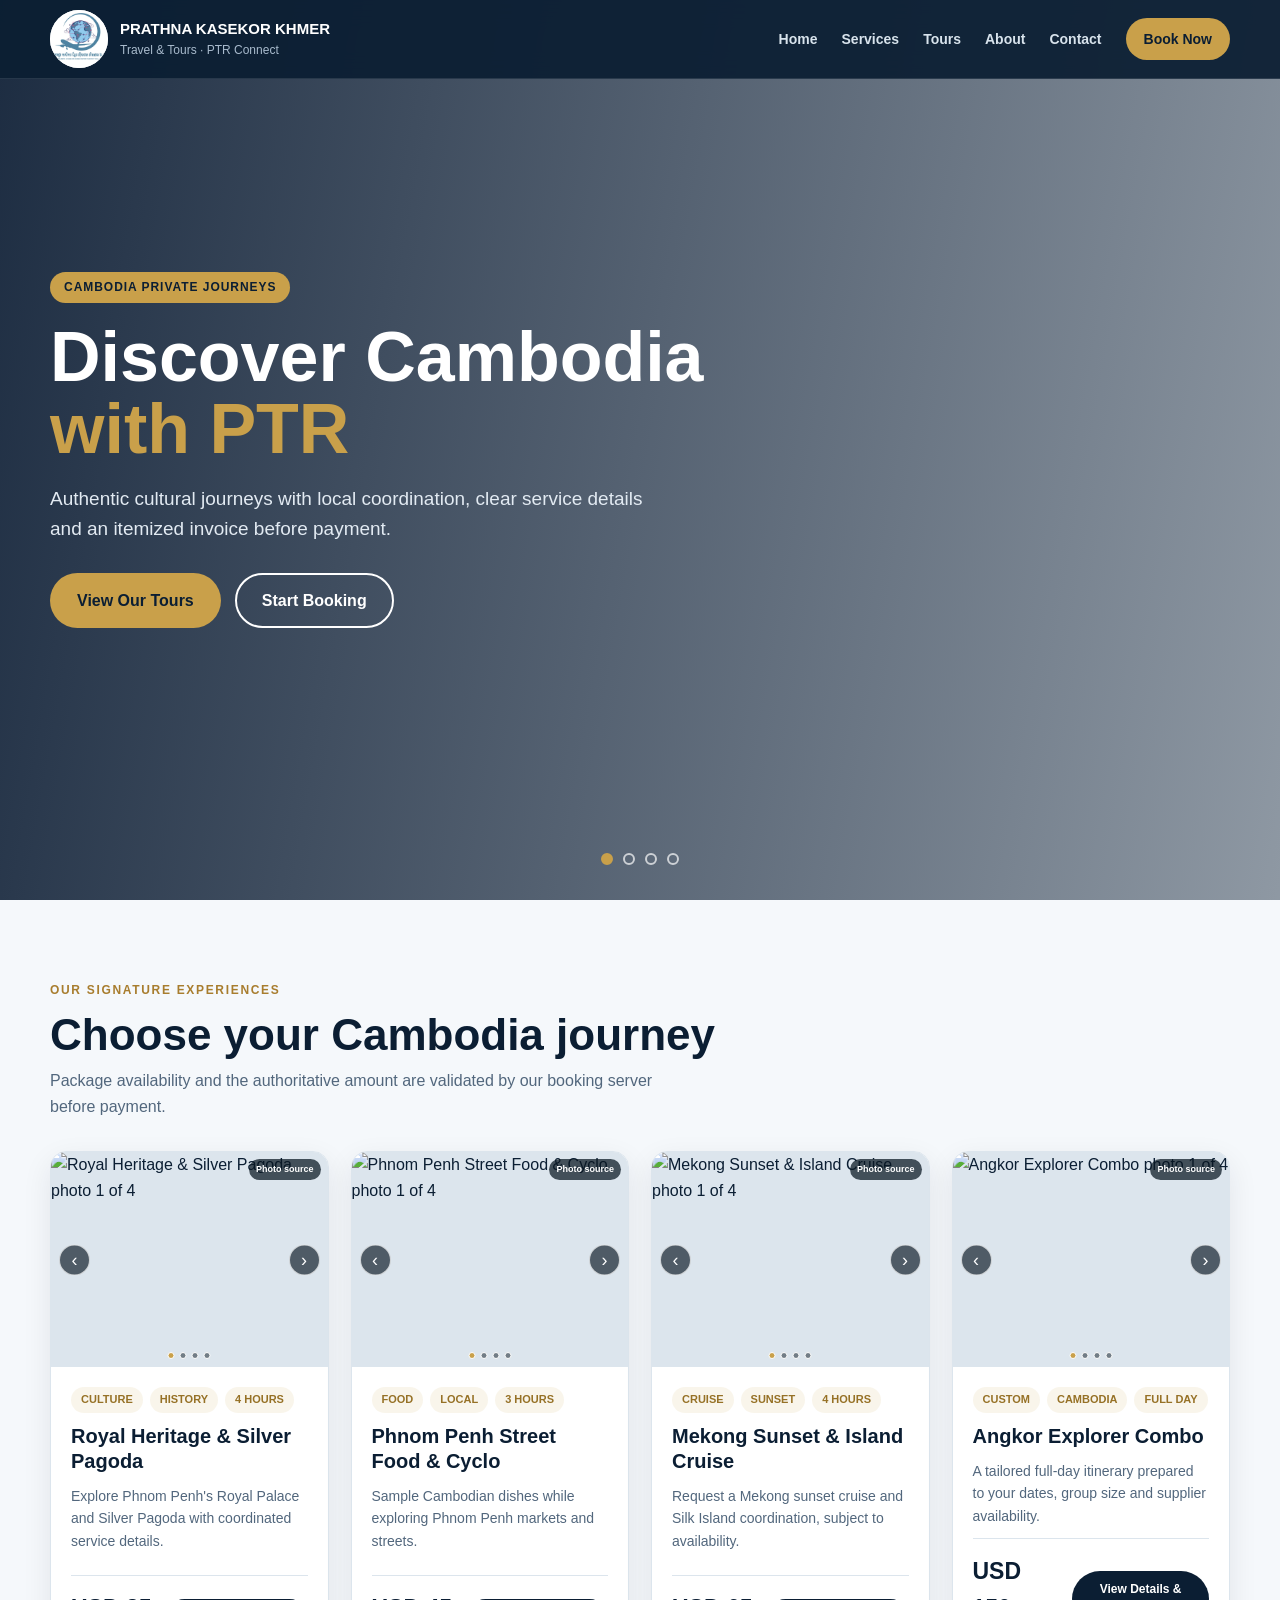
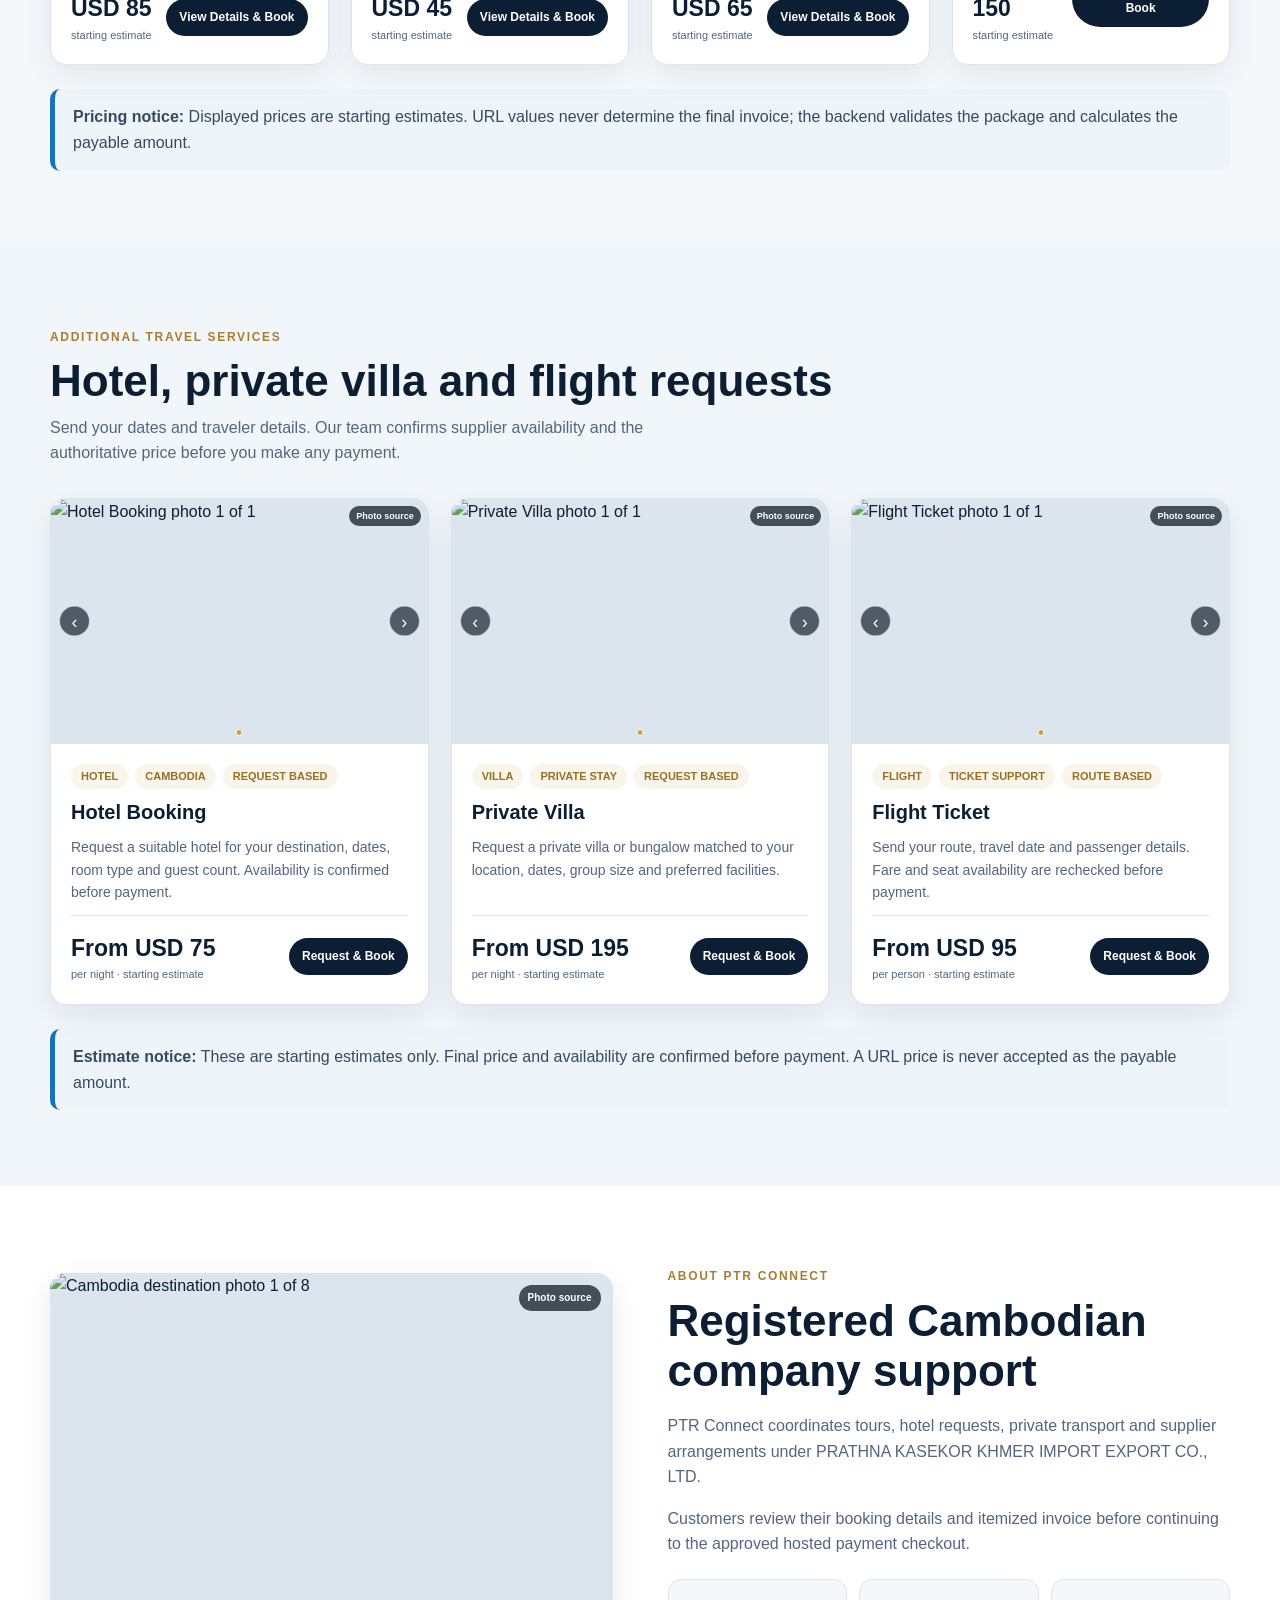
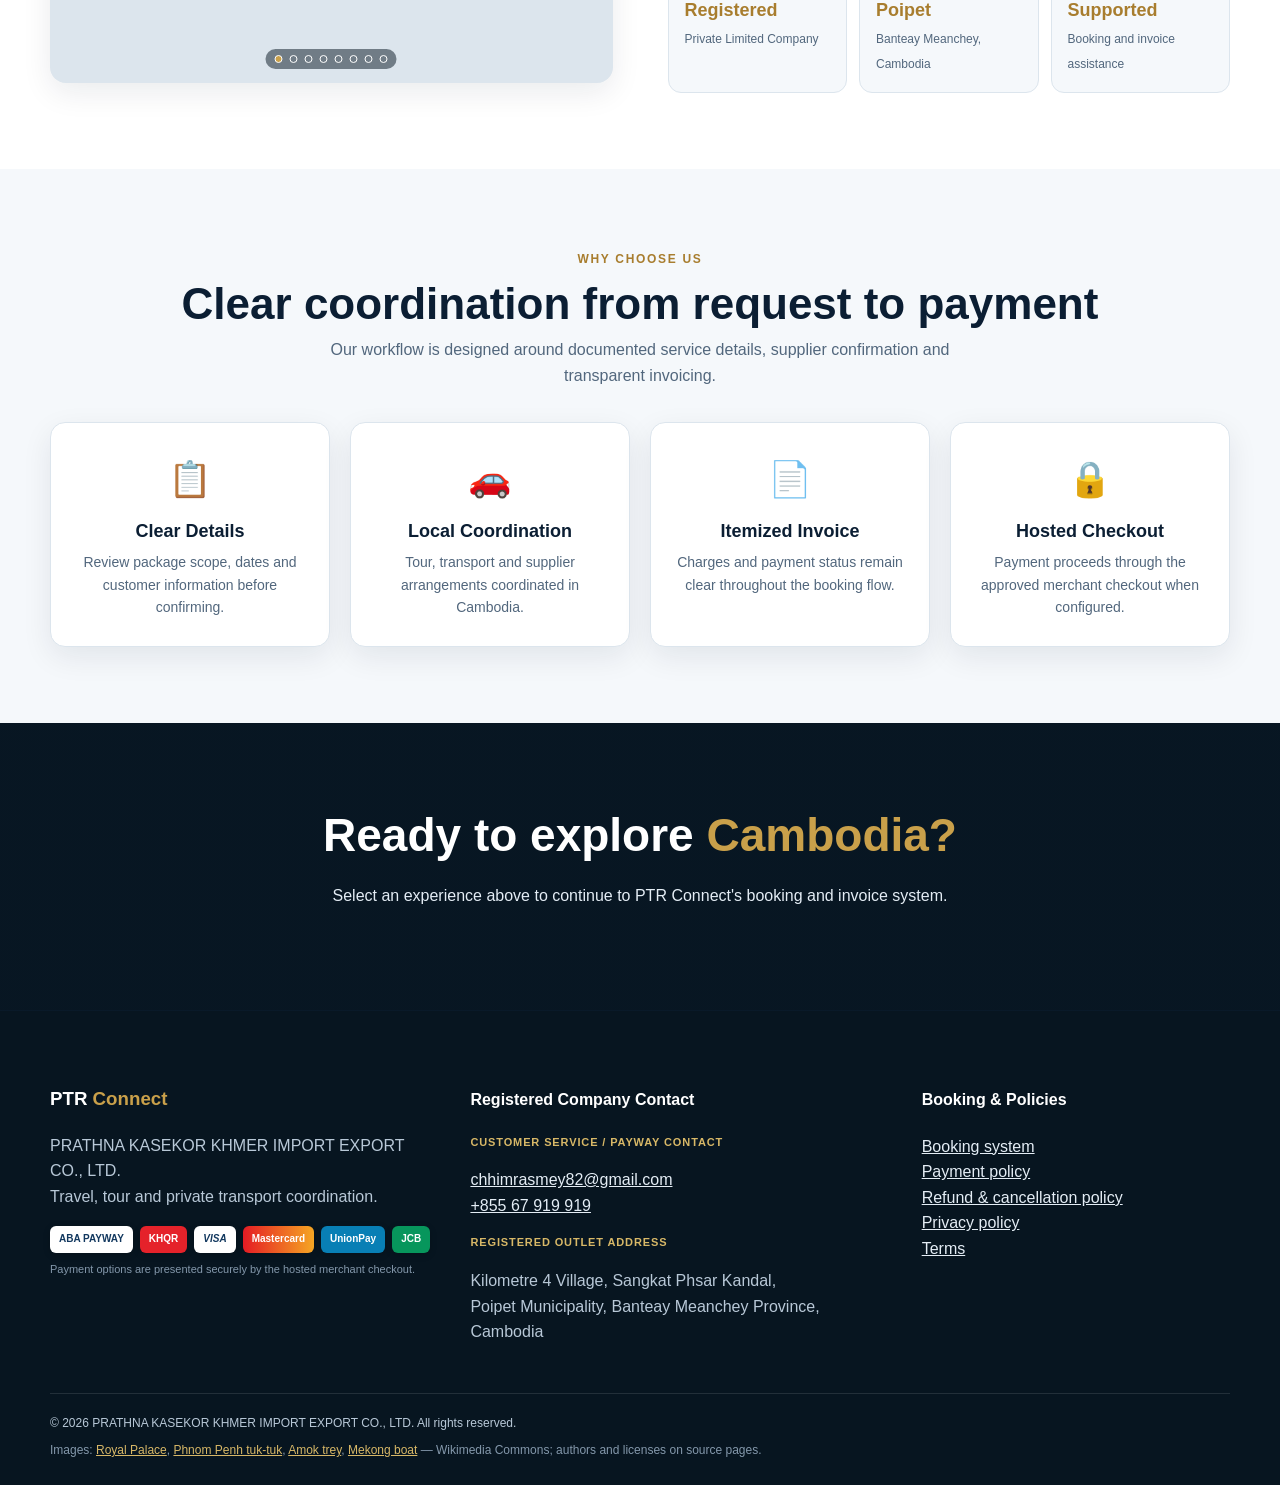
==== commit 351a63b7: "Restore premium homepage design" ====
--- a/index.html
+++ b/index.html
@@ -1,5476 +1,105 @@
-<!doctype html>
-<html lang="en">
-  <head>
-    <meta charset="utf-8" />
-    <meta name="viewport" content="width=device-width, initial-scale=1" />
-    <title>PRATHNA KASEKOR KHMER IMPORT EXPORT CO., LTD. | Cambodia Tours, Hotels & Private Transport</title>
-    <link rel="icon" type="image/png" href="assets/prathna-kasekor-khmer-logo.png" />
-    <link rel="apple-touch-icon" href="assets/prathna-kasekor-khmer-logo.png" />
-    <meta
-      name="description"
-      content="PRATHNA KASEKOR KHMER IMPORT EXPORT CO., LTD. provides travel, business, investment, and transportation coordination with itemized invoices and payment-provider handoff readiness."
-    />
-    <style>
-:root {
-  --ink: #111513;
-  --navy: #07184f;
-  --paper: #f6f2ea;
-  --ivory: #fffaf0;
-  --muted: #756f64;
-  --gold: #b88a3a;
-  --green: #164437;
-  --green-2: #246c57;
-  --electric: #0a66ff;
-  --violet: #7b2cff;
-  --blue: #0d56a0;
-  --booking-blue: #003b95;
-  --search-yellow: #febb02;
-  --line: rgba(17, 21, 19, 0.14);
-  --shadow: 0 24px 70px rgba(17, 21, 19, 0.16);
-  --page-width: 1220px;
-}
-
-* {
-  box-sizing: border-box;
-}
-
-html {
-  scroll-behavior: smooth;
-}
-
-body {
-  margin: 0;
-  color: var(--ink);
-  background: #fff;
-  font-family: Inter, ui-sans-serif, system-ui, -apple-system, BlinkMacSystemFont, "Segoe UI", sans-serif;
-}
-
-img {
-  display: block;
-  width: 100%;
-}
-
-a {
-  color: inherit;
-  text-decoration: none;
-}
-
-.site-header {
-  position: relative;
-  z-index: 20;
-  top: 0;
-  left: 0;
-  right: 0;
-  display: flex;
-  align-items: center;
-  justify-content: space-between;
-  gap: 24px;
-  max-width: var(--page-width);
-  margin: 0 auto;
-  padding: 18px clamp(18px, 3vw, 34px);
-  color: var(--navy);
-  background: #fff;
-}
-
-.brand {
-  display: inline-flex;
-  align-items: center;
-  gap: 12px;
-  min-width: 0;
-}
-
-.brand-mark {
-  display: grid;
-  width: 54px;
-  height: 42px;
-  place-items: center;
-  border: 0;
-  background: linear-gradient(135deg, var(--electric), var(--violet));
-  color: #fff;
-  font-weight: 900;
-  letter-spacing: 0;
-  border-radius: 14px 4px 18px 4px;
-  box-shadow: 0 14px 30px rgba(10, 102, 255, 0.2);
-}
-
-.brand strong,
-.brand small {
-  display: block;
-  line-height: 1.05;
-}
-
-.brand small {
-  margin-top: 4px;
-  color: #31406e;
-  font-size: 12px;
-}
-
-.nav-links {
-  display: flex;
-  align-items: center;
-  gap: clamp(12px, 2vw, 28px);
-  font-size: 14px;
-  font-weight: 700;
-  color: #07184f;
-}
-
-.nav-links a:hover {
-  color: var(--electric);
-}
-
-.hero {
-  position: relative;
-  min-height: 0;
-  overflow: hidden;
-  color: var(--navy);
-  background: #fff;
-}
-
-.hero > img {
-  display: none;
-}
-
-.hero-shade {
-  display: none;
-}
-
-.hero-content {
-  display: none;
-}
-
-.eyebrow {
-  margin: 0 0 14px;
-  color: var(--gold);
-  font-size: 12px;
-  font-weight: 900;
-  letter-spacing: 0;
-  text-transform: uppercase;
-}
-
-h1,
-h2,
-h3,
-p {
-  margin-top: 0;
-}
-
-h1 {
-  max-width: 620px;
-  margin-bottom: 12px;
-  font-size: 38px;
-  line-height: 1;
-  letter-spacing: 0;
-}
-
-h2 {
-  margin-bottom: 18px;
-  font-size: clamp(34px, 4.4vw, 52px);
-  line-height: 1.02;
-  letter-spacing: 0;
-}
-
-h3 {
-  margin-bottom: 10px;
-  font-size: 22px;
-  line-height: 1.15;
-}
-
-.hero-copy {
-  max-width: 620px;
-  color: rgba(255, 250, 240, 0.82);
-  font-size: 16px;
-  line-height: 1.55;
-}
-
-.hero-actions {
-  display: none;
-  flex-wrap: wrap;
-  gap: 12px;
-  margin-top: 34px;
-}
-
-.button {
-  display: inline-flex;
-  min-height: 48px;
-  align-items: center;
-  justify-content: center;
-  border: 1px solid transparent;
-  padding: 13px 20px;
-  font-weight: 800;
-  transition: transform 0.2s ease, background 0.2s ease, border-color 0.2s ease;
-}
-
-.button:hover {
-  transform: translateY(-2px);
-}
-
-.button.primary {
-  background: linear-gradient(135deg, var(--electric), var(--violet));
-  color: #fff;
-}
-
-.button.secondary {
-  border-color: rgba(10, 102, 255, 0.35);
-  background: #fff;
-  color: var(--navy);
-}
-
-.header-request {
-  min-height: 48px;
-  border-radius: 10px;
-  padding-inline: 24px;
-  box-shadow: 0 14px 32px rgba(123, 44, 255, 0.2);
-  white-space: nowrap;
-}
-
-.request-section .button.secondary,
-.login-panel .button.secondary,
-.invoice-review-panel .button.secondary {
-  border-color: var(--line);
-  background: #fff;
-  color: var(--ink);
-}
-
-.request-section .button.secondary:hover,
-.login-panel .button.secondary:hover,
-.invoice-review-panel .button.secondary:hover {
-  border-color: rgba(184, 138, 58, 0.65);
-  background: rgba(184, 138, 58, 0.12);
-}
-
-.button:disabled {
-  opacity: 0.55;
-  cursor: not-allowed;
-  transform: none;
-}
-
-.button.full {
-  width: 100%;
-}
-
-.trust-band {
-  display: grid;
-  grid-template-columns: repeat(3, 1fr);
-  border-top: 1px solid var(--line);
-  border-bottom: 1px solid var(--line);
-  background: #fffaf0;
-}
-
-.booking-dashboard {
-  padding: 22px clamp(18px, 4vw, 42px) 72px;
-  background:
-    radial-gradient(circle at 78% 18%, rgba(10, 102, 255, 0.14), transparent 32%),
-    linear-gradient(180deg, #fff 0%, #f8fbff 56%, #fff 100%);
-}
-
-.dashboard-hero {
-  max-width: var(--page-width);
-  margin: 0 auto 22px;
-  padding: clamp(34px, 5vw, 70px) clamp(24px, 5vw, 46px) 26px;
-  position: relative;
-  z-index: 3;
-  border: 0;
-  overflow: hidden;
-  background: transparent;
-  color: var(--navy);
-  box-shadow: none;
-}
-
-.dashboard-hero::before {
-  position: absolute;
-  inset: 4% 0 auto 44%;
-  height: 410px;
-  opacity: 0.62;
-  background-image:
-    radial-gradient(circle, rgba(10, 102, 255, 0.26) 1px, transparent 1.7px);
-  background-size: 12px 12px;
-  mask-image: radial-gradient(ellipse at center, #000 36%, transparent 72%);
-  content: "";
-}
-
-.dashboard-hero::after {
-  position: absolute;
-  right: clamp(18px, 7vw, 90px);
-  top: 74px;
-  color: transparent;
-  background: linear-gradient(135deg, var(--electric), var(--violet));
-  -webkit-background-clip: text;
-  background-clip: text;
-  content: "PTR";
-  font-size: clamp(118px, 18vw, 250px);
-  font-weight: 1000;
-  line-height: 0.8;
-  letter-spacing: 0;
-  opacity: 0.9;
-  filter: drop-shadow(0 20px 36px rgba(10, 102, 255, 0.16));
-  pointer-events: none;
-}
-
-.dashboard-hero .eyebrow {
-  color: var(--electric);
-  font-size: 15px;
-  letter-spacing: 0.18em;
-}
-
-.dashboard-hero h2 {
-  position: relative;
-  z-index: 2;
-  max-width: 520px;
-  margin-bottom: 16px;
-  color: var(--navy);
-  font-size: clamp(50px, 7vw, 76px);
-  line-height: 0.98;
-}
-
-.dashboard-hero h2 em {
-  display: block;
-  color: transparent;
-  background: linear-gradient(135deg, var(--electric), var(--violet));
-  -webkit-background-clip: text;
-  background-clip: text;
-  font-style: normal;
-}
-
-.dashboard-hero p {
-  position: relative;
-  z-index: 2;
-  max-width: 520px;
-  color: #253766;
-  font-size: 19px;
-  line-height: 1.65;
-}
-
-.dashboard-hero .hero-actions {
-  position: relative;
-  z-index: 3;
-  display: flex;
-  margin-top: 26px;
-}
-
-.dashboard-hero .hero-actions .button {
-  min-width: 160px;
-  border-radius: 10px;
-}
-
-.booking-search {
-  position: relative;
-  z-index: 4;
-  display: grid;
-  grid-template-columns: 1.3fr 0.88fr 0.88fr 0.95fr auto;
-  gap: 0;
-  margin-top: 42px;
-  padding: 12px;
-  border: 1px solid rgba(10, 102, 255, 0.08);
-  background: rgba(255, 255, 255, 0.92);
-  border-radius: 16px;
-  box-shadow: 0 22px 70px rgba(7, 24, 79, 0.13);
-}
-
-.booking-search label {
-  gap: 8px;
-  min-width: 0;
-  padding: 12px 24px;
-  border-right: 1px solid rgba(7, 24, 79, 0.12);
-  background: #fff;
-  color: #334674;
-  font-size: 14px;
-}
-
-.booking-search label:last-of-type {
-  border-right: 0;
-}
-
-.booking-search input {
-  min-width: 0;
-  border: 0;
-  padding: 0;
-  min-height: 24px;
-}
-
-.booking-search .button {
-  min-height: 64px;
-  border-radius: 12px;
-  background: linear-gradient(135deg, var(--electric), var(--violet));
-  color: #fff;
-  box-shadow: 0 16px 34px rgba(123, 44, 255, 0.22);
-}
-
-.home-service-grid {
-  display: grid;
-  grid-template-columns: repeat(4, minmax(0, 1fr));
-  gap: 18px;
-  max-width: var(--page-width);
-  margin: 0 auto 28px;
-}
-
-.home-service-card {
-  display: grid;
-  grid-template-columns: auto 1fr auto;
-  gap: 18px;
-  min-height: 176px;
-  align-items: start;
-  padding: 28px 24px;
-  border: 1px solid rgba(10, 102, 255, 0.08);
-  border-radius: 14px;
-  background: rgba(255, 255, 255, 0.92);
-  box-shadow: 0 20px 60px rgba(7, 24, 79, 0.08);
-}
-
-.home-service-card .service-icon,
-.trust-strip .service-icon {
-  display: grid;
-  width: 58px;
-  height: 58px;
-  place-items: center;
-  border-radius: 50%;
-  background: linear-gradient(135deg, rgba(10, 102, 255, 0.12), rgba(123, 44, 255, 0.12));
-  color: var(--electric);
-  font-size: 26px;
-  font-weight: 900;
-}
-
-.home-service-card h3 {
-  margin-bottom: 14px;
-  color: var(--navy);
-}
-
-.home-service-card p {
-  margin: 0;
-  color: #344775;
-  line-height: 1.55;
-}
-
-.home-service-card a {
-  align-self: end;
-  color: var(--electric);
-  font-weight: 900;
-}
-
-.trust-strip {
-  display: grid;
-  grid-template-columns: repeat(4, minmax(0, 1fr));
-  gap: 1px;
-  max-width: var(--page-width);
-  margin: 0 auto 28px;
-  overflow: hidden;
-  border-radius: 14px;
-  background: rgba(10, 102, 255, 0.18);
-  box-shadow: 0 18px 50px rgba(7, 24, 79, 0.08);
-}
-
-.trust-strip article {
-  display: grid;
-  grid-template-columns: auto 1fr;
-  gap: 16px;
-  align-items: center;
-  min-height: 96px;
-  padding: 22px 28px;
-  background: #eef5ff;
-}
-
-.trust-strip strong,
-.trust-strip span {
-  display: block;
-}
-
-.trust-strip strong {
-  color: var(--navy);
-}
-
-.trust-strip span {
-  margin-top: 4px;
-  color: #344775;
-  line-height: 1.35;
-}
-
-.dashboard-block {
-  max-width: var(--page-width);
-  margin: 0 auto 34px;
-}
-
-.dashboard-title {
-  display: flex;
-  align-items: end;
-  justify-content: space-between;
-  gap: 18px;
-  margin-bottom: 14px;
-}
-
-.dashboard-title h3 {
-  margin: 0;
-}
-
-.dashboard-title p {
-  margin: 5px 0 0;
-  color: var(--muted);
-}
-
-.dashboard-title a {
-  color: var(--green);
-  font-size: 14px;
-  font-weight: 900;
-}
-
-.destination-row,
-.stay-row {
-  display: grid;
-  gap: 16px;
-}
-
-.destination-row {
-  grid-template-columns: repeat(5, minmax(0, 1fr));
-}
-
-.destination-row article,
-.stay-row article {
-  overflow: hidden;
-  border: 1px solid var(--line);
-  background: #fff;
-  box-shadow: 0 10px 26px rgba(17, 21, 19, 0.08);
-}
-
-.destination-row img {
-  aspect-ratio: 1.5;
-  object-fit: cover;
-}
-
-.destination-row strong,
-.destination-row span {
-  display: block;
-  padding: 0 12px;
-}
-
-.destination-row strong {
-  padding-top: 12px;
-  font-size: 17px;
-}
-
-.destination-row span {
-  padding-bottom: 14px;
-  color: var(--muted);
-  font-size: 13px;
-  line-height: 1.35;
-}
-
-.stay-row {
-  grid-template-columns: repeat(3, minmax(0, 1fr));
-}
-
-.activity-tabs {
-  display: flex;
-  flex-wrap: wrap;
-  gap: 10px 14px;
-  margin-bottom: 18px;
-}
-
-.activity-tabs button {
-  border: 1px solid var(--line);
-  border-radius: 999px;
-  padding: 10px 16px;
-  background: #fff;
-  color: #1b211d;
-  font: inherit;
-  font-size: 14px;
-  font-weight: 800;
-}
-
-.activity-tabs button.active {
-  border-color: #0071c2;
-  background: rgba(0, 113, 194, 0.08);
-  color: #0071c2;
-}
-
-.activity-row {
-  display: grid;
-  grid-template-columns: repeat(4, minmax(0, 1fr));
-  gap: 18px;
-}
-
-.activity-row article {
-  position: relative;
-  overflow: hidden;
-  border: 1px solid var(--line);
-  background: #fff;
-  box-shadow: 0 12px 30px rgba(17, 21, 19, 0.1);
-}
-
-.activity-row article.is-hidden {
-  display: none;
-}
-
-.activity-row img {
-  aspect-ratio: 1.45;
-  object-fit: cover;
-}
-
-.activity-row .badge {
-  position: absolute;
-  top: 12px;
-  left: 12px;
-  border-radius: 3px;
-  padding: 5px 8px;
-  background: #0e4b8f;
-  color: #fff;
-  font-size: 12px;
-  font-weight: 900;
-}
-
-.activity-row article > div {
-  display: grid;
-  min-height: 230px;
-  padding: 16px;
-}
-
-.activity-row strong,
-.activity-row small,
-.activity-row em {
-  display: block;
-}
-
-.photo-credits {
-  margin: 12px 0 0;
-  color: #64748b;
-  font-size: 11px;
-  line-height: 1.5;
-}
-
-.photo-credits a { color: #475569; }
-
-.activity-row strong {
-  font-size: 18px;
-  line-height: 1.28;
-}
-
-.activity-row small {
-  margin-top: 8px;
-  color: var(--muted);
-  font-size: 13px;
-}
-
-.activity-row p {
-  margin: 9px 0 16px;
-  color: var(--muted);
-  font-size: 13px;
-  line-height: 1.45;
-}
-
-.activity-row p b {
-  color: #f2a900;
-}
-
-.activity-row footer {
-  display: flex;
-  align-items: end;
-  justify-content: flex-end;
-  gap: 6px;
-  margin-top: auto;
-}
-
-.activity-row footer span {
-  color: var(--muted);
-  font-size: 12px;
-}
-
-.activity-row footer b {
-  font-size: 20px;
-}
-
-.activity-row em {
-  margin-top: 8px;
-  color: #13853d;
-  font-size: 13px;
-  font-style: normal;
-  text-align: right;
-}
-
-.stay-row img {
-  aspect-ratio: 1.42;
-  object-fit: cover;
-}
-
-.stay-row div {
-  padding: 16px;
-}
-
-.stay-row strong,
-.stay-row span {
-  display: block;
-}
-
-.stay-row span {
-  margin-top: 6px;
-  color: var(--muted);
-  line-height: 1.35;
-}
-
-.trust-band div {
-  padding: 28px clamp(18px, 4vw, 44px);
-  border-right: 1px solid var(--line);
-}
-
-.trust-band div:last-child {
-  border-right: 0;
-}
-
-.trust-band strong,
-.trust-band span {
-  display: block;
-}
-
-.trust-band span {
-  margin-top: 6px;
-  color: var(--muted);
-  line-height: 1.45;
-}
-
-.section {
-  padding: clamp(58px, 8vw, 94px) clamp(20px, 5vw, 70px);
-}
-
-.section-heading {
-  display: grid;
-  grid-template-columns: minmax(220px, 0.85fr) minmax(280px, 1.15fr);
-  gap: 28px;
-  align-items: end;
-  max-width: var(--page-width);
-  margin: 0 auto 36px;
-}
-
-.section-heading > p:last-child,
-.request-copy p,
-.payment-panel p,
-.safety-grid p,
-.checkout-copy p,
-.checkout-card p,
-.checkout-summary p {
-  color: var(--muted);
-  line-height: 1.7;
-}
-
-.section-heading.narrow {
-  display: block;
-  max-width: 760px;
-  text-align: center;
-}
-
-.service-grid {
-  display: grid;
-  grid-template-columns: repeat(3, minmax(0, 1fr));
-  gap: 22px;
-  max-width: var(--page-width);
-  margin: 0 auto;
-}
-
-.service-grid.four {
-  grid-template-columns: repeat(4, minmax(0, 1fr));
-}
-
-.service-card {
-  overflow: hidden;
-  border: 1px solid var(--line);
-  background: var(--ivory);
-  box-shadow: 0 18px 48px rgba(17, 21, 19, 0.08);
-}
-
-.service-card.featured {
-  transform: translateY(-18px);
-  border-color: rgba(184, 138, 58, 0.6);
-}
-
-.service-card img {
-  aspect-ratio: 1.38;
-  object-fit: cover;
-}
-
-.card-body {
-  padding: 24px;
-}
-
-.price-row {
-  display: grid;
-  grid-template-columns: 1fr auto;
-  gap: 16px;
-  align-items: start;
-}
-
-.price-row strong {
-  color: var(--green);
-  font-size: 24px;
-  white-space: nowrap;
-}
-
-.price-row span {
-  display: block;
-  color: var(--muted);
-  font-size: 12px;
-  font-weight: 800;
-  text-align: right;
-}
-
-.service-card p {
-  color: var(--muted);
-  line-height: 1.65;
-}
-
-.service-card ul {
-  display: grid;
-  gap: 10px;
-  margin: 20px 0 0;
-  padding: 0;
-  list-style: none;
-}
-
-.service-card li {
-  position: relative;
-  padding-left: 20px;
-  color: #353b36;
-  line-height: 1.45;
-}
-
-.service-card li::before {
-  position: absolute;
-  top: 0.58em;
-  left: 0;
-  width: 8px;
-  height: 8px;
-  background: var(--gold);
-  content: "";
-}
-
-.process-section {
-  background: #fff;
-  color: var(--ink);
-}
-
-.calculator-section {
-  background: #fff;
-  color: var(--ink);
-  padding-top: 26px;
-}
-
-.process-section .section-heading.narrow,
-.calculator-section .section-heading.narrow {
-  max-width: var(--page-width);
-  text-align: left;
-}
-
-.flow {
-  display: grid;
-  grid-template-columns: repeat(6, minmax(0, 1fr));
-  gap: 1px;
-  max-width: var(--page-width);
-  margin: 0 auto;
-  border: 1px solid var(--line);
-  background: var(--line);
-}
-
-.flow article {
-  min-height: 190px;
-  padding: 22px;
-  background: #fffaf0;
-}
-
-.flow span {
-  display: block;
-  margin-bottom: 24px;
-  color: var(--gold);
-  font-weight: 900;
-}
-
-.flow p {
-  color: var(--muted);
-  line-height: 1.65;
-}
-
-.payment-section {
-  background: var(--ivory);
-}
-
-.proof-section {
-  background: #fff;
-}
-
-.proof-grid {
-  display: grid;
-  grid-template-columns: repeat(4, minmax(0, 1fr));
-  gap: 1px;
-  max-width: var(--page-width);
-  margin: 0 auto;
-  border: 1px solid var(--line);
-  background: var(--line);
-}
-
-.proof-grid article {
-  min-height: 210px;
-  padding: 26px;
-  background: #fffaf0;
-}
-
-.proof-grid span {
-  display: block;
-  margin-bottom: 18px;
-  color: var(--gold);
-  font-size: 12px;
-  font-weight: 900;
-  text-transform: uppercase;
-}
-
-.proof-grid p {
-  color: var(--muted);
-  line-height: 1.65;
-}
-
-.company-section {
-  background: #fffaf0;
-}
-
-.company-grid {
-  display: grid;
-  grid-template-columns: repeat(4, minmax(0, 1fr));
-  gap: 1px;
-  max-width: var(--page-width);
-  margin: 0 auto;
-  border: 1px solid var(--line);
-  background: var(--line);
-}
-
-.company-grid article {
-  min-height: 190px;
-  padding: 26px;
-  background: #fff;
-}
-
-.company-grid p {
-  color: var(--muted);
-  line-height: 1.65;
-}
-
-.safety-section,
-.review-section {
-  background: #fff;
-}
-
-.checkout-section {
-  display: grid;
-  grid-template-columns: minmax(260px, 0.72fr) minmax(340px, 1.28fr);
-  gap: 46px;
-  align-items: start;
-  max-width: var(--page-width);
-  margin: 0 auto;
-}
-
-.checkout-grid {
-  display: grid;
-  grid-template-columns: 1fr;
-  gap: 18px;
-}
-
-.checkout-summary {
-  border: 1px solid var(--line);
-  background: #fff;
-  padding: 24px;
-  box-shadow: 0 18px 48px rgba(17, 21, 19, 0.08);
-}
-
-.summary-top small {
-  color: var(--gold);
-  font-size: 12px;
-  font-weight: 900;
-  text-transform: uppercase;
-}
-
-.wizard-steps {
-  display: grid;
-  gap: 10px;
-  margin-top: 24px;
-}
-
-.wizard-steps span {
-  border: 1px solid var(--line);
-  background: #fffaf0;
-  color: var(--muted);
-  padding: 12px 14px;
-  font-size: 13px;
-  font-weight: 900;
-}
-
-.wizard-steps span.active {
-  border-color: rgba(184, 138, 58, 0.55);
-  background: rgba(184, 138, 58, 0.12);
-  color: var(--ink);
-}
-
-.checkout-summary {
-  background: #f8f5ef;
-}
-
-.summary-top {
-  display: flex;
-  justify-content: space-between;
-  gap: 16px;
-  margin-bottom: 18px;
-}
-
-.checkout-summary dl {
-  display: grid;
-  gap: 1px;
-  margin: 0 0 20px;
-  background: var(--line);
-  border: 1px solid var(--line);
-}
-
-.checkout-summary dl div {
-  display: flex;
-  justify-content: space-between;
-  gap: 16px;
-  padding: 13px 14px;
-  background: #fffaf0;
-}
-
-.checkout-summary dt,
-.checkout-summary dd {
-  margin: 0;
-}
-
-.checkout-summary dt {
-  color: var(--muted);
-}
-
-.checkout-summary dd {
-  font-weight: 900;
-  text-align: right;
-}
-
-.checkout-summary .total {
-  color: var(--ivory);
-  background: var(--green);
-}
-
-.checkout-summary .total dt {
-  color: rgba(255, 250, 240, 0.75);
-}
-
-.service-options {
-  display: grid;
-  grid-template-columns: repeat(2, minmax(0, 1fr));
-  gap: 10px 14px;
-  margin: 0;
-  padding: 14px;
-  border: 1px solid rgba(17, 21, 19, 0.14);
-  background: #fffaf0;
-}
-
-.service-options legend {
-  padding: 0 6px;
-  color: var(--muted);
-  font-size: 12px;
-  font-weight: 900;
-  text-transform: uppercase;
-}
-
-.service-options label {
-  display: flex;
-  align-items: center;
-  gap: 8px;
-  margin: 0;
-  color: var(--ink);
-  font-size: 13px;
-  font-weight: 800;
-}
-
-.service-options input {
-  width: 16px;
-  min-height: 16px;
-  height: 16px;
-  padding: 0;
-  accent-color: var(--gold);
-}
-
-.official-invoice-header {
-  display: grid;
-  grid-template-columns: 1fr auto;
-  gap: 16px;
-  margin: 16px 0;
-  padding: 16px;
-  border: 1px solid rgba(17, 21, 19, 0.14);
-  background: #fffaf0;
-}
-
-.official-invoice-header strong {
-  display: block;
-  font-size: 18px;
-}
-
-.official-invoice-header span,
-.official-invoice-header small {
-  display: block;
-  color: var(--muted);
-  line-height: 1.5;
-}
-
-.invoice-meta {
-  text-align: right;
-}
-
-.invoice-meta b {
-  display: block;
-  color: var(--gold);
-  font-size: 12px;
-  text-transform: uppercase;
-}
-
-.safety-grid {
-  display: grid;
-  grid-template-columns: repeat(4, minmax(0, 1fr));
-  gap: 1px;
-  max-width: var(--page-width);
-  margin: 0 auto;
-  background: var(--line);
-  border: 1px solid var(--line);
-}
-
-.safety-grid article {
-  min-height: 210px;
-  padding: 26px;
-  background: #fffaf0;
-}
-
-.review-stack {
-  display: grid;
-  gap: 18px;
-  max-width: 1120px;
-  margin: 0 auto;
-}
-
-.review-panel {
-  display: grid;
-  grid-template-columns: minmax(220px, 0.72fr) minmax(0, 1.28fr);
-  gap: 28px;
-  align-items: start;
-  padding: 26px;
-  border: 1px solid var(--line);
-  background: #fffaf0;
-}
-
-.review-panel h2 {
-  margin: 8px 0 10px;
-  font-size: 30px;
-  line-height: 1.08;
-}
-
-.review-panel p {
-  margin: 0;
-  color: var(--muted);
-  line-height: 1.62;
-}
-
-.review-points {
-  display: grid;
-  grid-template-columns: repeat(2, minmax(0, 1fr));
-  gap: 1px;
-  border: 1px solid var(--line);
-  background: var(--line);
-}
-
-.review-points article {
-  min-height: 0;
-  padding: 18px;
-  background: #fff;
-}
-
-.review-points strong {
-  display: block;
-  margin-bottom: 6px;
-  font-size: 14px;
-}
-
-.review-points p {
-  font-size: 13px;
-  line-height: 1.55;
-}
-
-.review-grid {
-  display: grid;
-  grid-template-columns: repeat(3, minmax(0, 1fr));
-  gap: 1px;
-  max-width: var(--page-width);
-  margin: 0 auto;
-  border: 1px solid var(--line);
-  background: var(--line);
-}
-
-.review-grid article {
-  display: grid;
-  gap: 10px;
-  min-height: 150px;
-  padding: 24px;
-  background: #fffaf0;
-}
-
-.review-grid strong,
-.review-grid span {
-  display: block;
-}
-
-.review-grid span {
-  color: var(--muted);
-  line-height: 1.55;
-}
-
-.payment-panel {
-  display: grid;
-  grid-template-columns: 0.86fr 1.14fr;
-  gap: 46px;
-  align-items: start;
-  max-width: var(--page-width);
-  margin: 0 auto;
-  padding: clamp(28px, 5vw, 50px);
-  border: 1px solid var(--line);
-  background: #fff;
-  box-shadow: var(--shadow);
-}
-
-.payment-checklist {
-  display: grid;
-  gap: 12px;
-}
-
-.payment-checklist div {
-  display: grid;
-  grid-template-columns: 58px 1fr;
-  gap: 16px;
-  align-items: center;
-  min-height: 72px;
-  padding: 14px;
-  border: 1px solid var(--line);
-  background: #f8f5ef;
-}
-
-.payment-checklist strong {
-  color: var(--gold);
-  font-size: 18px;
-}
-
-.payment-checklist span {
-  color: #333933;
-  line-height: 1.45;
-}
-
-.estimator {
-  display: grid;
-  grid-template-columns: 1fr 180px minmax(260px, 0.7fr);
-  gap: 18px;
-  max-width: 980px;
-  margin: 0 auto;
-  padding: 26px;
-  border: 1px solid var(--line);
-  background: #fffaf0;
-}
-
-label {
-  display: grid;
-  gap: 9px;
-  color: inherit;
-  font-size: 13px;
-  font-weight: 900;
-}
-
-input,
-select,
-textarea {
-  width: 100%;
-  border: 1px solid var(--line);
-  border-radius: 0;
-  padding: 14px 13px;
-  background: #fff;
-  color: var(--ink);
-  font: inherit;
-}
-
-input:disabled {
-  background: #f4f6f8;
-  color: #687385;
-  cursor: not-allowed;
-}
-
-.calculator-section select,
-.calculator-section input {
-  border-color: var(--line);
-}
-
-.estimate-result {
-  display: grid;
-  gap: 6px;
-  padding: 16px 18px;
-  background: var(--ivory);
-  color: var(--ink);
-}
-
-.estimate-result span {
-  color: var(--muted);
-  font-size: 12px;
-  font-weight: 800;
-  text-transform: uppercase;
-}
-
-.estimate-result strong {
-  color: var(--green);
-  font-size: 34px;
-  line-height: 1;
-}
-
-.estimate-result small {
-  color: var(--muted);
-  line-height: 1.35;
-}
-
-.request-section {
-  display: grid;
-  grid-template-columns: minmax(260px, 0.9fr) minmax(320px, 1.1fr);
-  gap: 54px;
-  align-items: start;
-  max-width: var(--page-width);
-  margin: 0 auto;
-}
-
-.request-form {
-  display: grid;
-  gap: 16px;
-  padding: clamp(24px, 4vw, 38px);
-  background: #fff;
-  border: 1px solid var(--line);
-  box-shadow: var(--shadow);
-}
-
-.login-panel {
-  display: grid;
-  gap: 12px;
-  margin-top: 24px;
-  padding: 18px;
-  border: 1px solid var(--line);
-  background: #fffaf0;
-}
-
-.login-panel p {
-  margin: 0;
-  color: var(--muted);
-  line-height: 1.55;
-}
-
-.login-form {
-  display: grid;
-  gap: 12px;
-}
-
-.invoice-review-panel {
-  display: grid;
-  gap: 18px;
-  padding: 22px;
-  border: 1px solid rgba(184, 138, 58, 0.55);
-  background: #f8f5ef;
-}
-
-.invoice-review-panel[hidden] {
-  display: none;
-}
-
-.invoice-review-panel dl {
-  display: grid;
-  gap: 1px;
-  margin: 0;
-  background: var(--line);
-  border: 1px solid var(--line);
-}
-
-.invoice-review-panel dl div {
-  display: flex;
-  justify-content: space-between;
-  gap: 16px;
-  padding: 12px 14px;
-  background: #fffaf0;
-}
-
-.invoice-review-panel dt,
-.invoice-review-panel dd {
-  margin: 0;
-}
-
-.invoice-review-panel dt {
-  color: var(--muted);
-}
-
-.invoice-review-panel dd {
-  max-width: 58%;
-  text-align: right;
-  font-weight: 900;
-}
-
-.invoice-review-panel .total {
-  color: var(--ivory);
-  background: var(--green);
-}
-
-.invoice-review-panel .total dt {
-  color: rgba(255, 250, 240, 0.75);
-}
-
-.invoice-conditions {
-  display: grid;
-  gap: 8px;
-  padding: 14px;
-  border: 1px solid rgba(11, 87, 208, 0.16);
-  background: rgba(11, 87, 208, 0.07);
-}
-
-.invoice-conditions p {
-  margin: 0;
-  color: var(--muted);
-  line-height: 1.55;
-}
-
-.form-pair {
-  display: grid;
-  grid-template-columns: repeat(2, minmax(0, 1fr));
-  gap: 14px;
-}
-
-.request-status {
-  border: 1px solid var(--line);
-  padding: 12px 14px;
-  background: #f8f5ef;
-  color: var(--muted);
-  font-size: 13px;
-  line-height: 1.45;
-  text-align: center;
-}
-
-.checkout-status {
-  margin-top: 14px;
-  text-align: left;
-}
-
-.request-status.success {
-  border-color: rgba(19, 133, 61, 0.35);
-  background: rgba(19, 133, 61, 0.08);
-  color: #12622f;
-}
-
-.form-note {
-  margin: 0;
-  color: var(--muted);
-  font-size: 13px;
-  line-height: 1.45;
-  text-align: center;
-}
-
-.site-footer {
-  display: grid;
-  grid-template-columns: minmax(260px, 0.7fr) minmax(520px, 1.3fr);
-  gap: 44px;
-  padding: 44px max(clamp(20px, 5vw, 70px), calc((100vw - 1220px) / 2 + 20px));
-  background: var(--ink);
-  color: rgba(255, 250, 240, 0.7);
-}
-
-.site-footer strong {
-  display: block;
-  color: var(--ivory);
-}
-
-.site-footer span {
-  display: block;
-  max-width: 680px;
-  margin-top: 8px;
-  line-height: 1.55;
-}
-
-.footer-columns {
-  display: grid;
-  grid-template-columns: repeat(3, minmax(0, 1fr));
-  gap: 34px;
-}
-
-.footer-columns nav {
-  display: grid;
-  align-content: start;
-  gap: 10px;
-}
-
-.footer-columns h3 {
-  margin: 0 0 4px;
-  color: var(--ivory);
-  font-size: 15px;
-}
-
-.footer-columns a {
-  color: rgba(255, 250, 240, 0.76);
-  font-size: 14px;
-  line-height: 1.35;
-}
-
-.footer-columns a:hover {
-  color: var(--ivory);
-}
-
-.policy-page {
-  background: #fffaf0;
-}
-
-.policy-header {
-  display: flex;
-  align-items: center;
-  justify-content: space-between;
-  gap: 22px;
-  padding: 22px clamp(20px, 5vw, 70px);
-  background: #111513;
-  color: var(--ivory);
-}
-
-.policy-home {
-  border: 1px solid rgba(255, 250, 240, 0.28);
-  padding: 11px 15px;
-  color: rgba(255, 250, 240, 0.82);
-  font-size: 13px;
-  font-weight: 800;
-}
-
-.policy-shell {
-  max-width: 920px;
-  margin: 0 auto;
-  padding: 72px 22px 96px;
-}
-
-.policy-shell h1 {
-  color: var(--ink);
-  font-size: 56px;
-}
-
-.policy-lead {
-  color: var(--muted);
-  font-size: 20px;
-  line-height: 1.65;
-}
-
-.policy-shell section {
-  margin-top: 34px;
-  padding-top: 30px;
-  border-top: 1px solid var(--line);
-}
-
-.policy-shell h2 {
-  font-size: 30px;
-}
-
-.policy-shell p,
-.policy-shell li {
-  color: #393f39;
-  line-height: 1.72;
-}
-
-.policy-shell ul {
-  display: grid;
-  gap: 10px;
-  margin: 0;
-  padding-left: 22px;
-}
-
-@media (max-width: 980px) {
-  .section-heading,
-  .payment-panel,
-  .request-section,
-  .checkout-section,
-  .estimator,
-  .safety-grid {
-    grid-template-columns: 1fr;
-  }
-
-  .service-grid {
-    grid-template-columns: 1fr;
-  }
-
-  .service-grid.four,
-  .home-service-grid,
-  .trust-strip,
-  .company-grid,
-  .review-grid,
-  .proof-grid {
-    grid-template-columns: repeat(2, minmax(0, 1fr));
-  }
-
-  .booking-search,
-  .destination-row,
-  .stay-row,
-  .activity-row {
-    grid-template-columns: 1fr;
-  }
-
-  .dashboard-hero::after {
-    opacity: 0.2;
-  }
-
-  .header-request {
-    display: none;
-  }
-
-  .booking-search .button {
-    min-height: 54px;
-  }
-
-  .service-card.featured {
-    transform: none;
-  }
-
-  .flow {
-    grid-template-columns: 1fr;
-  }
-
-  .flow article {
-    min-height: auto;
-  }
-
-  .checkout-grid {
-    grid-template-columns: 1fr;
-  }
-}
-
-@media (max-width: 720px) {
-  .site-header {
-    position: relative;
-    align-items: flex-start;
-  }
-
-  .nav-links {
-    display: none;
-  }
-
-  .hero {
-    min-height: 0;
-  }
-
-  .hero-content {
-    padding-top: 104px;
-    padding-bottom: 34px;
-  }
-
-  h1 {
-    font-size: 34px;
-    line-height: 1;
-  }
-
-  h2 {
-    font-size: 34px;
-    line-height: 1.04;
-  }
-
-  .hero-copy {
-    font-size: 16px;
-    line-height: 1.55;
-  }
-
-  .hero-actions {
-    margin-top: 24px;
-  }
-
-  .dashboard-hero {
-    width: 100%;
-    overflow: hidden;
-    margin-top: 0;
-    padding: 24px;
-  }
-
-  .dashboard-hero h2 {
-    max-width: 320px;
-    font-size: 44px;
-    line-height: 0.98;
-  }
-
-  .dashboard-hero p {
-    max-width: 320px;
-  }
-
-  .booking-dashboard {
-    padding-left: 0;
-    padding-right: 0;
-  }
-
-  .dashboard-block {
-    padding-left: 18px;
-    padding-right: 18px;
-  }
-
-  .booking-search {
-    width: 100%;
-    max-width: calc(100vw - 48px);
-  }
-
-  .home-service-grid,
-  .trust-strip {
-    grid-template-columns: 1fr;
-  }
-
-  .home-service-card {
-    grid-template-columns: auto 1fr;
-  }
-
-  .home-service-card a {
-    grid-column: 2;
-  }
-
-  .trust-band {
-    grid-template-columns: 1fr;
-  }
-
-  .trust-band div {
-    border-right: 0;
-    border-bottom: 1px solid var(--line);
-  }
-
-  .price-row {
-    grid-template-columns: 1fr;
-  }
-
-  .form-pair {
-    grid-template-columns: 1fr;
-  }
-
-  .price-row span {
-    text-align: left;
-  }
-
-  .site-footer {
-    grid-template-columns: 1fr;
-  }
-
-  .footer-columns {
-    grid-template-columns: 1fr;
-  }
-
-  .policy-header {
-    align-items: flex-start;
-  }
-
-  .policy-shell h1 {
-    font-size: 40px;
-    line-height: 1.05;
-  }
-}
-
-@media (max-width: 720px) {
-  .service-options {
-    grid-template-columns: 1fr;
-  }
-
-  .request-section {
-    padding-top: 56px;
-    padding-bottom: 56px;
-  }
-
-  .request-form,
-  .login-panel,
-  .invoice-review-panel {
-    padding: 16px;
-  }
-
-  .invoice-review-panel {
-    gap: 12px;
-  }
-
-  .invoice-review-panel .summary-top,
-  .official-invoice-header {
-    grid-template-columns: 1fr;
-    text-align: left;
-  }
-
-  .invoice-meta {
-    text-align: left;
-  }
-
-  .invoice-review-panel dl div {
-    display: grid;
-    gap: 4px;
-    padding: 10px 12px;
-  }
-
-  .invoice-review-panel dd {
-    max-width: none;
-    text-align: left;
-    overflow-wrap: anywhere;
-  }
-
-  .invoice-conditions {
-    font-size: 12px;
-    line-height: 1.45;
-  }
-
-  .button.full {
-    min-height: 52px;
-  }
-
-  .review-panel {
-    grid-template-columns: 1fr;
-    gap: 16px;
-    padding: 18px;
-  }
-
-  .review-panel h2 {
-    font-size: 26px;
-  }
-
-  .review-points {
-    grid-template-columns: 1fr;
-  }
-
-  .review-points article {
-    padding: 14px;
-  }
-}
-
-/* Final compact homepage polish, aligned to the PRATHNA KASEKOR KHMER IMPORT EXPORT CO., LTD. reference layout. */
-.trust-band {
-  max-width: var(--page-width);
-  margin: 0 auto;
-  border: 0;
-  border-radius: 0 0 16px 16px;
-  background: #eef5ff;
-  box-shadow: 0 18px 46px rgba(7, 24, 79, 0.08);
-}
-
-.trust-band div {
-  padding: 20px 28px;
-  border-color: rgba(10, 102, 255, 0.18);
-}
-
-.trust-band strong {
-  color: var(--navy);
-}
-
-.process-section {
-  padding: 34px clamp(18px, 4vw, 52px) 28px;
-  background: #fff;
-}
-
-.process-section .section-heading.narrow {
-  max-width: var(--page-width);
-  margin-bottom: 22px;
-  text-align: center;
-}
-
-.process-section .section-heading h2 {
-  font-size: clamp(28px, 3.2vw, 38px);
-}
-
-.flow {
-  position: relative;
-  grid-template-columns: repeat(6, minmax(0, 1fr));
-  gap: 20px;
-  border: 0;
-  background: transparent;
-}
-
-.flow::before {
-  position: absolute;
-  top: 43px;
-  left: 7%;
-  right: 7%;
-  height: 2px;
-  background: linear-gradient(90deg, rgba(10, 102, 255, 0.35), rgba(123, 44, 255, 0.35));
-  content: "";
-}
-
-.flow article {
-  position: relative;
-  min-height: 0;
-  padding: 0;
-  background: transparent;
-  text-align: center;
-}
-
-.flow span {
-  display: grid;
-  width: 30px;
-  height: 30px;
-  place-items: center;
-  margin: 0 auto 16px;
-  border-radius: 999px;
-  background: linear-gradient(135deg, var(--electric), var(--violet));
-  color: #fff;
-  font-size: 12px;
-  box-shadow: 0 12px 24px rgba(10, 102, 255, 0.18);
-}
-
-.flow h3 {
-  display: grid;
-  width: 84px;
-  height: 84px;
-  place-items: center;
-  margin: 0 auto 14px;
-  border: 1px solid rgba(10, 102, 255, 0.12);
-  border-radius: 999px;
-  background: #fff;
-  color: var(--navy);
-  font-size: 13px;
-  line-height: 1.12;
-  box-shadow: 0 14px 38px rgba(7, 24, 79, 0.1);
-}
-
-.flow p {
-  max-width: 168px;
-  margin: 0 auto;
-  color: #344775;
-  font-size: 13px;
-  line-height: 1.55;
-}
-
-.calculator-section {
-  display: none;
-}
-
-.request-section {
-  grid-template-columns: minmax(260px, 0.8fr) minmax(320px, 1fr);
-  gap: 34px;
-  padding-top: 34px;
-  padding-bottom: 34px;
-}
-
-.request-copy h2 {
-  font-size: clamp(30px, 4vw, 48px);
-}
-
-.request-form,
-.invoice-review-panel,
-.checkout-summary {
-  border-color: rgba(10, 102, 255, 0.12);
-  border-radius: 14px;
-  box-shadow: 0 18px 54px rgba(7, 24, 79, 0.09);
-}
-
-.request-form {
-  padding: 28px;
-}
-
-.request-form input,
-.request-form select,
-.request-form textarea {
-  border-radius: 8px;
-  border-color: rgba(10, 102, 255, 0.14);
-}
-
-.request-form .button,
-.checkout-summary .button {
-  border-radius: 10px;
-  background: linear-gradient(135deg, var(--electric), var(--violet));
-  color: #fff;
-}
-
-.compact-review-section {
-  max-width: var(--page-width);
-  margin: 22px auto 0;
-  padding: 0 clamp(18px, 4vw, 42px) 34px;
-  background: #fff;
-}
-
-.review-stack {
-  gap: 18px;
-  max-width: var(--page-width);
-}
-
-.review-panel {
-  grid-template-columns: minmax(220px, 0.62fr) minmax(0, 1.38fr);
-  gap: 24px;
-  padding: 24px;
-  border-color: rgba(10, 102, 255, 0.1);
-  border-radius: 14px;
-  background: #fff;
-  box-shadow: 0 18px 54px rgba(7, 24, 79, 0.08);
-}
-
-.review-panel h2 {
-  font-size: clamp(24px, 3vw, 34px);
-}
-
-.review-points {
-  border: 0;
-  background: transparent;
-  grid-template-columns: repeat(2, minmax(0, 1fr));
-  gap: 10px;
-}
-
-.review-points article {
-  border: 1px solid rgba(10, 102, 255, 0.1);
-  border-radius: 10px;
-  background: #f8fbff;
-}
-
-.site-footer {
-  grid-template-columns: minmax(240px, 0.8fr) minmax(520px, 1.2fr);
-  gap: 40px;
-  margin-top: 0;
-  padding-top: 40px;
-  padding-bottom: 34px;
-  background: #fff;
-  color: #344775;
-  border-top: 1px solid rgba(10, 102, 255, 0.12);
-  box-shadow: inset 0 18px 42px rgba(10, 102, 255, 0.04);
-}
-
-.site-footer strong,
-.footer-columns h3 {
-  color: var(--navy);
-}
-
-.footer-columns a,
-.site-footer span {
-  color: #344775;
-}
-
-.footer-columns a:hover {
-  color: var(--electric);
-}
-
-.brand {
-  min-width: 230px;
-}
-
-.brand-mark {
-  width: 58px;
-  height: 50px;
-  border-radius: 12px;
-  background: linear-gradient(135deg, #0078ff 0%, #8a2cff 100%);
-  color: #fff;
-  box-shadow: 0 16px 34px rgba(10, 102, 255, 0.22);
-}
-
-.brand strong {
-  color: var(--navy);
-  font-size: 18px;
-  letter-spacing: 0;
-}
-
-.brand small {
-  color: #5b36ff;
-  font-size: 13px;
-  font-weight: 900;
-}
-
-.dashboard-hero {
-  min-height: 590px;
-  display: grid;
-  align-content: center;
-}
-
-.dashboard-hero::before {
-  inset: 7% 0 auto 45%;
-  height: 360px;
-}
-
-.dashboard-hero::after {
-  right: clamp(30px, 9vw, 118px);
-  top: 155px;
-  font-size: clamp(100px, 15vw, 210px);
-}
-
-.booking-search {
-  margin-top: 34px;
-}
-
-/* Reference-style homepage header and hero refinements. */
-.hero {
-  display: none;
-}
-
-.site-header {
-  max-width: 1220px;
-  min-height: 96px;
-  margin: 0 auto;
-  padding: 18px 28px;
-  background: rgba(255, 255, 255, 0.94);
-  box-shadow: none;
-}
-
-.brand {
-  gap: 12px;
-  min-width: 250px;
-}
-
-.brand-mark {
-  position: relative;
-  width: 88px;
-  height: 54px;
-  border-radius: 0;
-  background: transparent;
-  color: transparent;
-  box-shadow: none;
-}
-
-.brand-mark::before {
-  position: absolute;
-  inset: 0;
-  color: transparent;
-  background: linear-gradient(135deg, #0078ff 10%, #8a2cff 88%);
-  -webkit-background-clip: text;
-  background-clip: text;
-  content: "PTR";
-  font-size: 42px;
-  font-weight: 1000;
-  line-height: 0.86;
-  letter-spacing: 0;
-  transform: skewX(-8deg);
-}
-
-.brand strong {
-  color: var(--navy);
-  font-size: 20px;
-  line-height: 0.98;
-  letter-spacing: 0.05em;
-}
-
-.brand strong span,
-.brand small {
-  color: #7b2cff;
-}
-
-.brand small {
-  margin-top: 4px;
-  color: #07184f;
-  font-size: 10px;
-  font-weight: 900;
-  letter-spacing: 0.16em;
-  text-transform: uppercase;
-}
-
-.nav-links {
-  gap: clamp(14px, 1.8vw, 24px);
-  font-size: 13px;
-  font-weight: 900;
-}
-
-.nav-links a:first-child {
-  position: relative;
-  color: var(--electric);
-}
-
-.nav-links a:first-child::after {
-  position: absolute;
-  left: 0;
-  right: 0;
-  bottom: -13px;
-  height: 3px;
-  border-radius: 999px;
-  background: var(--electric);
-  content: "";
-}
-
-.language-select {
-  color: var(--navy);
-  font-size: 14px;
-  font-weight: 900;
-  white-space: nowrap;
-}
-
-.header-request {
-  min-width: 150px;
-  min-height: 48px;
-  border-radius: 9px;
-  background: linear-gradient(135deg, var(--electric), var(--violet));
-}
-
-.header-request::before {
-  content: "↗ ";
-}
-
-.booking-dashboard {
-  padding-top: 0;
-  background:
-    radial-gradient(circle at 76% 28%, rgba(10, 102, 255, 0.13), transparent 31%),
-    linear-gradient(180deg, #fff 0%, #f8fbff 56%, #fff 100%);
-}
-
-.dashboard-hero {
-  min-height: 540px;
-  margin-bottom: 12px;
-  padding: 38px clamp(24px, 4vw, 36px) 14px;
-}
-
-.dashboard-hero::after {
-  display: none;
-}
-
-.dashboard-hero::before {
-  inset: 8% -1% auto 42%;
-  height: 370px;
-  opacity: 0.72;
-  background-image:
-    radial-gradient(circle, rgba(10, 102, 255, 0.22) 1px, transparent 1.65px),
-    linear-gradient(120deg, transparent 18%, rgba(10, 102, 255, 0.18) 18.3%, transparent 19.2%, transparent 47%, rgba(123, 44, 255, 0.18) 47.4%, transparent 48.4%, transparent 74%, rgba(10, 102, 255, 0.16) 74.3%, transparent 75%);
-  background-size: 12px 12px, 100% 100%;
-}
-
-.dashboard-hero .eyebrow {
-  font-size: 15px;
-  letter-spacing: 0.2em;
-}
-
-.dashboard-hero h2 {
-  max-width: 500px;
-  font-size: clamp(50px, 6vw, 72px);
-  line-height: 1.02;
-}
-
-.dashboard-hero p {
-  max-width: 470px;
-  font-size: 18px;
-  line-height: 1.62;
-}
-
-.hero-wordmark {
-  position: absolute;
-  z-index: 2;
-  right: clamp(30px, 8vw, 106px);
-  top: 112px;
-  width: min(48%, 560px);
-  text-align: center;
-  pointer-events: none;
-}
-
-.hero-wordmark strong {
-  display: block;
-  color: transparent;
-  background: linear-gradient(135deg, #0078ff 4%, #8a2cff 84%);
-  -webkit-background-clip: text;
-  background-clip: text;
-  font-size: clamp(118px, 16vw, 220px);
-  font-weight: 1000;
-  line-height: 0.82;
-  letter-spacing: 0;
-  transform: skewX(-8deg);
-  filter: drop-shadow(0 18px 32px rgba(10, 102, 255, 0.14));
-}
-
-.hero-wordmark span {
-  display: block;
-  margin-top: 8px;
-  color: var(--navy);
-  font-size: clamp(28px, 4vw, 54px);
-  font-weight: 1000;
-  letter-spacing: 0.03em;
-}
-
-.hero-wordmark em {
-  color: #7b2cff;
-  font-style: normal;
-}
-
-.booking-search {
-  margin-top: 32px;
-  padding: 0;
-  border-radius: 16px;
-  overflow: hidden;
-}
-
-.booking-search label {
-  padding: 18px 26px;
-}
-
-.booking-search .button {
-  min-height: 76px;
-  border-radius: 0 14px 14px 0;
-}
-
-.home-service-grid {
-  gap: 14px;
-  margin-bottom: 16px;
-}
-
-.home-service-card {
-  min-height: 164px;
-  padding: 26px 24px;
-  border-radius: 16px;
-}
-
-.trust-strip {
-  margin-bottom: 18px;
-  border-radius: 14px;
-}
-
-.contact-section {
-  padding-bottom: 20px;
-}
-
-.customer-policies {
-  max-width: var(--page-width);
-  margin: 0 auto;
-  padding: 64px 0 0;
-}
-
-.customer-policies-heading {
-  max-width: 760px;
-  margin: 0 auto 28px;
-  padding: 0 24px;
-  text-align: center;
-}
-
-.customer-policies-heading .eyebrow {
-  margin-bottom: 10px;
-  color: var(--electric);
-}
-
-.customer-policies-heading h2 {
-  margin: 0;
-  color: var(--navy);
-  font-size: clamp(28px, 4vw, 42px);
-  line-height: 1.12;
-}
-
-.customer-policies-heading > p:last-child {
-  margin: 14px auto 0;
-  color: #4b5871;
-  font-size: 16px;
-  line-height: 1.65;
-}
-
-.footer-trust {
-  display: grid;
-  grid-template-columns: repeat(4, minmax(0, 1fr));
-  gap: 1px;
-  max-width: var(--page-width);
-  margin: 0 auto;
-  overflow: hidden;
-  border-radius: 14px 14px 0 0;
-  background: rgba(10, 102, 255, 0.14);
-  box-shadow: 0 18px 44px rgba(7, 24, 79, 0.06);
-}
-
-.footer-trust article {
-  display: grid;
-  grid-template-columns: auto 1fr;
-  gap: 16px;
-  align-items: start;
-  min-height: 112px;
-  padding: 22px 28px;
-  background: #eef5ff;
-}
-
-.footer-trust-icon {
-  display: grid;
-  width: 46px;
-  height: 46px;
-  place-items: center;
-  border: 2px solid rgba(10, 102, 255, 0.18);
-  border-radius: 14px;
-  color: var(--electric);
-  font-size: 22px;
-  font-weight: 900;
-}
-
-.footer-trust strong {
-  display: block;
-  color: var(--navy);
-  font-size: 14px;
-}
-
-.footer-trust p {
-  margin: 6px 0 0;
-  color: #344775;
-  font-size: 13px;
-  line-height: 1.45;
-}
-
-.footer-trust a {
-  display: inline-flex;
-  margin-top: 12px;
-  color: var(--electric);
-  font-size: 13px;
-  font-weight: 800;
-  text-decoration: none;
-}
-
-.footer-trust a:hover,
-.footer-trust a:focus-visible {
-  text-decoration: underline;
-}
-
-.site-footer {
-  grid-template-columns: minmax(220px, 0.9fr) minmax(720px, 2.1fr);
-  max-width: var(--page-width);
-  margin: 0 auto;
-  padding: 36px 0 28px;
-  border-top: 0;
-  box-shadow: none;
-}
-
-.footer-brand {
-  padding: 0 34px 0 8px;
-  border-right: 1px solid rgba(10, 102, 255, 0.14);
-}
-
-.footer-brand p,
-.footer-contact p,
-.footer-company p {
-  color: #344775;
-  font-size: 13px;
-  line-height: 1.55;
-}
-
-.footer-logo {
-  display: grid;
-  gap: 2px;
-  width: fit-content;
-  color: var(--navy);
-}
-
-.footer-logo span {
-  display: block;
-  margin: 0;
-  color: transparent;
-  background: linear-gradient(135deg, #0078ff, #8a2cff);
-  -webkit-background-clip: text;
-  background-clip: text;
-  font-size: 54px;
-  font-weight: 1000;
-  line-height: 0.82;
-  transform: skewX(-8deg);
-}
-
-.footer-logo strong {
-  color: var(--navy);
-  font-size: 22px;
-  letter-spacing: 0.04em;
-}
-
-.footer-logo em {
-  color: #7b2cff;
-  font-style: normal;
-}
-
-.footer-logo small {
-  color: #07184f;
-  font-size: 10px;
-  font-weight: 900;
-  letter-spacing: 0.18em;
-  text-transform: uppercase;
-}
-
-.footer-social {
-  display: flex;
-  gap: 16px;
-  margin-top: 18px;
-}
-
-.footer-social a {
-  color: var(--navy);
-  font-weight: 900;
-}
-
-.footer-columns {
-  grid-template-columns: 0.78fr 0.9fr 1.12fr 1.35fr;
-  gap: 0;
-}
-
-.footer-columns > nav,
-.footer-contact,
-.footer-company {
-  padding: 0 28px;
-  border-right: 1px solid rgba(10, 102, 255, 0.14);
-}
-
-.footer-company {
-  border-right: 0;
-}
-
-.footer-columns h3 {
-  margin-bottom: 10px;
-  font-size: 14px;
-}
-
-.footer-columns a,
-.footer-contact p,
-.footer-company p {
-  font-size: 13px;
-}
-
-.footer-contact strong,
-.footer-company b {
-  color: var(--navy);
-}
-
-.footer-company > strong {
-  display: block;
-  margin-bottom: 10px;
-  color: var(--electric);
-  font-size: 17px;
-  line-height: 1.2;
-}
-
-.footer-bottom {
-  display: grid;
-  grid-template-columns: 1fr auto 1fr auto;
-  gap: 18px;
-  align-items: center;
-  max-width: var(--page-width);
-  margin: 0 auto;
-  padding: 12px 8px;
-  border-top: 1px solid rgba(10, 102, 255, 0.12);
-  color: #344775;
-  font-size: 12px;
-}
-
-.footer-bottom span:nth-child(2) {
-  color: #0b9f77;
-  font-weight: 900;
-}
-
-.footer-bottom span:nth-child(3) {
-  justify-self: end;
-  color: var(--navy);
-  font-weight: 800;
-}
-
-.footer-bottom a {
-  display: grid;
-  width: 34px;
-  height: 34px;
-  place-items: center;
-  border: 1px solid rgba(10, 102, 255, 0.28);
-  border-radius: 999px;
-  color: var(--electric);
-  font-weight: 900;
-}
-
-@media (max-width: 980px) {
-  .flow {
-    grid-template-columns: repeat(2, minmax(0, 1fr));
-  }
-
-  .flow::before {
-    display: none;
-  }
-
-  .review-panel,
-  .site-footer {
-    grid-template-columns: 1fr;
-  }
-
-  .dashboard-hero {
-    min-height: 0;
-  }
-
-  .site-header {
-    flex-wrap: wrap;
-  }
-
-  .footer-trust,
-  .footer-columns,
-  .footer-bottom {
-    grid-template-columns: 1fr 1fr;
-  }
-
-  .site-footer {
-    grid-template-columns: 1fr;
-    padding-left: 20px;
-    padding-right: 20px;
-  }
-
-  .footer-brand,
-  .footer-columns > nav,
-  .footer-contact,
-  .footer-company {
-    border-right: 0;
-    padding: 20px;
-  }
-
-  .language-select {
-    display: none;
-  }
-
-  .hero-wordmark {
-    position: relative;
-    right: auto;
-    top: auto;
-    width: 100%;
-    margin-top: 24px;
-    text-align: left;
-  }
-
-  .hero-wordmark strong {
-    font-size: 110px;
-  }
-}
-
-@media (max-width: 640px) {
-  .flow {
-    grid-template-columns: 1fr;
-  }
-
-  .trust-band {
-    grid-template-columns: 1fr;
-  }
-
-  .review-points {
-    grid-template-columns: 1fr;
-  }
-
-  .brand {
-    min-width: 0;
-  }
-
-  .footer-trust,
-  .footer-columns,
-  .footer-bottom {
-    grid-template-columns: 1fr;
-  }
-
-  .footer-bottom span:nth-child(3) {
-    justify-self: start;
-  }
-
-  .brand-mark {
-    width: 46px;
-    height: 42px;
-  }
-
-  .brand-mark::before {
-    font-size: 30px;
-  }
-
-  .brand strong {
-    font-size: 15px;
-  }
-
-  .site-header {
-    padding: 14px 18px;
-  }
-
-  .dashboard-hero h2 {
-    font-size: 42px;
-  }
-
-  .hero-wordmark strong {
-    font-size: 82px;
-  }
-
-  .hero-wordmark span {
-    font-size: 24px;
-  }
-}
-
-/* Final clean header and hero polish */
-.site-header {
-  min-height: 76px;
-  align-items: center;
-  gap: 22px;
-  padding-top: 12px;
-  padding-bottom: 12px;
-}
-
-.brand {
-  min-width: 250px;
-  align-items: center;
-  gap: 12px;
-}
-
-.brand-mark {
-  width: 66px;
-  height: 38px;
-  border: 0;
-  color: transparent;
-  background: transparent;
-  overflow: visible;
-}
-
-.brand-mark::before {
-  font-size: 42px;
-  background: linear-gradient(135deg, #087cff 8%, #8a2cff 86%);
-  -webkit-background-clip: text;
-  background-clip: text;
-}
-
-.brand strong {
-  font-size: 19px;
-  line-height: 1;
-  letter-spacing: 0.035em;
-  white-space: nowrap;
-}
-
-.brand small {
-  margin-top: 5px;
-  font-size: 9px;
-  letter-spacing: 0.19em;
-  white-space: nowrap;
-}
-
-.nav-links {
-  flex: 1;
-  justify-content: center;
-  gap: clamp(13px, 1.35vw, 22px);
-  min-width: 0;
-  font-size: 12px;
-  line-height: 1;
-}
-
-.nav-links a {
-  white-space: nowrap;
-}
-
-.header-actions {
-  gap: 18px;
-}
-
-.language-select {
-  font-size: 12px;
-}
-
-.header-request {
-  min-width: 142px;
-  min-height: 46px;
-  padding-inline: 18px;
-  font-size: 13px;
-  box-shadow: 0 14px 28px rgba(123, 44, 255, 0.18);
-}
-
-.header-request::before {
-  display: inline-block;
-  margin-right: 6px;
-}
-
-.dashboard-hero {
-  min-height: 520px;
-  padding-top: 42px;
-}
-
-.dashboard-hero .eyebrow {
-  font-size: 14px;
-  letter-spacing: 0.24em;
-}
-
-.dashboard-hero h2 {
-  max-width: 470px;
-  font-size: clamp(48px, 5.45vw, 70px);
-  line-height: 0.98;
-  letter-spacing: 0;
-}
-
-.dashboard-hero p {
-  max-width: 465px;
-  margin-top: 20px;
-  color: #172a63;
-  font-size: 17px;
-  line-height: 1.58;
-}
-
-.hero-wordmark {
-  top: 105px;
-  right: clamp(38px, 9vw, 120px);
-}
-
-.hero-wordmark strong {
-  font-size: clamp(126px, 15vw, 210px);
-}
-
-.hero-wordmark span {
-  margin-top: 10px;
-  font-size: clamp(30px, 3.55vw, 50px);
-}
-
-@media (max-width: 1100px) {
-  .site-header {
-    grid-template-columns: 1fr auto;
-  }
-
-  .brand {
-    min-width: 0;
-  }
-
-  .nav-links {
-    order: 3;
-    grid-column: 1 / -1;
-    justify-content: flex-start;
-    overflow-x: auto;
-    padding-bottom: 6px;
-  }
-}
-
-@media (max-width: 760px) {
-  .site-header {
-    padding-top: 10px;
-    padding-bottom: 10px;
-  }
-
-  .brand strong {
-    font-size: 16px;
-  }
-
-  .brand small {
-    font-size: 8px;
-  }
-
-  .header-request {
-    min-width: 118px;
-    min-height: 42px;
-    padding-inline: 12px;
-    font-size: 12px;
-  }
-
-  .dashboard-hero h2 {
-    font-size: clamp(42px, 13vw, 58px);
-  }
-}
-
-/* Final typography and alignment system: standard, readable, and review-ready. */
-html {
-  font-size: 16px;
-}
-
-body,
-button,
-input,
-select,
-textarea {
-  font-family: Arial, "Helvetica Neue", "Segoe UI", sans-serif;
-}
-
-body {
-  line-height: 1.6;
-  letter-spacing: 0;
-  text-rendering: optimizeLegibility;
-}
-
-h1,
-h2,
-h3,
-h4,
-p,
-a,
-span,
-strong,
-label {
-  overflow-wrap: break-word;
-}
-
-h1,
-h2,
-h3,
-h4 {
-  line-height: 1.2;
-  letter-spacing: -0.015em;
-}
-
-.site-header {
-  min-height: 88px;
-  gap: 20px;
-}
-
-.brand {
-  min-width: 238px;
-}
-
-.brand strong {
-  font-size: 19px;
-  font-weight: 700;
-  line-height: 1.15;
-  letter-spacing: 0.02em;
-}
-
-.brand small {
-  margin-top: 3px;
-  font-size: 10px;
-  font-weight: 700;
-  line-height: 1.35;
-  letter-spacing: 0.13em;
-}
-
-.site-header .brand .brand-mark::before {
-  font-weight: 800;
-}
-
-.nav-links {
-  gap: 20px;
-  font-size: 14px;
-  font-weight: 600;
-}
-
-.language-select {
-  font-size: 13px;
-  font-weight: 700;
-  letter-spacing: 0.02em;
-}
-
-.header-request {
-  font-size: 14px;
-  font-weight: 700;
-}
-
-.header-request::before {
-  content: none;
-}
-
-.dashboard-hero .eyebrow {
-  font-size: 14px;
-  font-weight: 700;
-  line-height: 1.4;
-  letter-spacing: 0.18em;
-}
-
-.dashboard-hero h2 {
-  max-width: 540px;
-  font-size: clamp(48px, 5.4vw, 68px);
-  font-weight: 700;
-  line-height: 1.08;
-  letter-spacing: -0.035em;
-}
-
-.dashboard-hero p {
-  max-width: 520px;
-  font-size: 18px;
-  line-height: 1.65;
-}
-
-.hero-wordmark strong {
-  font-weight: 800;
-}
-
-.hero-wordmark span {
-  font-weight: 700;
-  line-height: 1.1;
-  letter-spacing: 0;
-}
-
-.button {
-  font-weight: 700;
-  line-height: 1.2;
-}
-
-.home-service-grid {
-  align-items: stretch;
-}
-
-.home-service-card {
-  display: grid;
-  grid-template-columns: 56px minmax(0, 1fr);
-  grid-template-rows: auto 1fr auto;
-  column-gap: 18px;
-  row-gap: 8px;
-  align-items: start;
-  min-height: 246px;
-  padding: 28px 26px;
-}
-
-.home-service-card > .service-icon {
-  grid-column: 1;
-  grid-row: 1 / 4;
-}
-
-.home-service-card > div {
-  grid-column: 2;
-  min-width: 0;
-}
-
-.home-service-card h3 {
-  margin: 0 0 8px;
-  font-size: 20px;
-  font-weight: 700;
-  line-height: 1.25;
-}
-
-.home-service-card p {
-  margin: 0;
-  font-size: 15px;
-  line-height: 1.65;
-}
-
-.home-service-card > a {
-  grid-column: 2;
-  justify-self: start;
-  align-self: end;
-  margin-top: 10px;
-  font-size: 14px;
-  font-weight: 700;
-  line-height: 1.25;
-}
-
-.trust-strip article {
-  display: grid;
-  grid-template-columns: 54px minmax(0, 1fr);
-  gap: 18px;
-  align-items: start;
-  min-height: 164px;
-  padding: 24px;
-}
-
-.trust-strip article > .service-icon {
-  grid-row: 1 / 3;
-}
-
-.trust-strip article > div {
-  min-width: 0;
-}
-
-.trust-strip strong {
-  margin: 0 0 6px;
-  font-size: 15px;
-  font-weight: 700;
-  line-height: 1.3;
-}
-
-.trust-strip span:not(.service-icon) {
-  font-size: 14px;
-  line-height: 1.55;
-}
-
-.footer-trust article {
-  grid-template-columns: 46px minmax(0, 1fr);
-  gap: 16px;
-  min-height: 150px;
-  padding: 24px;
-}
-
-.footer-trust strong {
-  font-size: 14px;
-  font-weight: 700;
-  line-height: 1.35;
-}
-
-.footer-trust p {
-  margin-top: 7px;
-  font-size: 13px;
-  line-height: 1.55;
-}
-
-.footer-brand p,
-.footer-columns a,
-.footer-contact p,
-.footer-company p {
-  font-size: 14px;
-  line-height: 1.55;
-}
-
-.footer-columns h3,
-.footer-company > strong {
-  font-weight: 700;
-  line-height: 1.3;
-}
-
-.footer-bottom {
-  font-size: 12px;
-  line-height: 1.4;
-}
-
-@media (max-width: 1100px) {
-  .home-service-grid,
-  .trust-strip,
-  .footer-trust {
-    grid-template-columns: repeat(2, minmax(0, 1fr));
-  }
-
-  .home-service-card {
-    min-height: 220px;
-  }
-}
-
-@media (max-width: 760px) {
-  .customer-policies {
-    padding-top: 48px;
-  }
-
-  .dashboard-hero h2 {
-    font-size: clamp(40px, 12vw, 56px);
-    line-height: 1.08;
-  }
-
-  .dashboard-hero p {
-    font-size: 16px;
-    line-height: 1.6;
-  }
-
-  .home-service-grid,
-  .trust-strip,
-  .footer-trust {
-    grid-template-columns: 1fr;
-  }
-
-  .home-service-card,
-  .trust-strip article,
-  .footer-trust article {
-    min-height: auto;
-  }
-
-  .home-service-card {
-    padding: 24px 20px;
-  }
-}
-
-.site-header .brand .brand-mark {
-  width: 74px;
-  min-width: 74px;
-  overflow: visible;
-}
-
-.site-header .brand .brand-mark::before {
-  font-size: 42px;
-}
-
-.print-invoice-preview {
-  display: grid;
-  gap: 14px;
-  position: fixed;
-  inset: 18px;
-  z-index: 80;
-  overflow: auto;
-  margin-top: 0;
-  padding: 18px;
-  border: 1px solid rgba(10, 102, 255, 0.18);
-  border-radius: 18px;
-  background: rgba(248, 251, 255, 0.98);
-  box-shadow: 0 30px 90px rgba(7, 24, 79, 0.24);
-}
-
-.print-invoice-preview[hidden] {
-  display: none;
-}
-
-.print-invoice-preview .summary-top {
-  align-items: center;
-  max-width: 980px;
-  width: 100%;
-  margin: 0 auto;
-  padding: 12px 14px;
-  border: 1px solid rgba(10, 102, 255, 0.14);
-  border-radius: 12px;
-  background: #fff;
-}
-
-.print-invoice-preview .summary-top span {
-  display: flex;
-  flex-wrap: wrap;
-  gap: 10px;
-  justify-content: flex-end;
-}
-
-.print-invoice-preview .summary-top .button {
-  width: auto;
-  min-height: 42px;
-  padding-inline: 18px;
-}
-
-.print-invoice-preview iframe {
-  width: 100%;
-  max-width: 980px;
-  min-height: 760px;
-  margin: 0 auto;
-  border: 1px solid rgba(7, 24, 79, 0.14);
-  border-radius: 10px;
-  background: #fff;
-}
-
-/* Accessible mobile navigation and invoice approval controls. */
-.mobile-menu-toggle,
-.mobile-nav,
-.mobile-menu-backdrop {
-  display: none;
-}
-
-.mobile-menu-toggle {
-  position: relative;
-  z-index: 43;
-  width: 44px;
-  height: 44px;
-  border: 1px solid rgba(10, 102, 255, 0.2);
-  border-radius: 8px;
-  background: #fff;
-  color: var(--navy);
-  cursor: pointer;
-}
-
-.mobile-menu-toggle span {
-  display: block;
-  width: 20px;
-  height: 2px;
-  margin: 0 auto;
-  border-radius: 999px;
-  background: currentColor;
-  transition: transform 0.2s ease, opacity 0.2s ease;
-}
-
-.mobile-menu-toggle span + span {
-  margin-top: 5px;
-}
-
-.mobile-menu-toggle[aria-expanded="true"] span:nth-child(1) {
-  transform: translateY(7px) rotate(45deg);
-}
-
-.mobile-menu-toggle[aria-expanded="true"] span:nth-child(2) {
-  opacity: 0;
-}
-
-.mobile-menu-toggle[aria-expanded="true"] span:nth-child(3) {
-  transform: translateY(-7px) rotate(-45deg);
-}
-
-.invoice-approval-status,
-.secure-payment-notice {
-  padding: 14px;
-  border: 1px solid rgba(10, 102, 255, 0.2);
-  background: #eef5ff;
-  color: #253766;
-  font-size: 13px;
-  line-height: 1.55;
-  text-align: left;
-}
-
-.invoice-approval-status[hidden],
-.secure-payment-notice[hidden] {
-  display: none;
-}
-
-.invoice-approval-status.success {
-  border-color: rgba(19, 133, 61, 0.35);
-  background: rgba(19, 133, 61, 0.08);
-  color: #12622f;
-}
-
-.secure-payment-notice p {
-  margin: 0 0 8px;
-}
-
-.secure-payment-heading {
-  margin: 0 0 6px;
-  color: var(--navy);
-  font-size: 1rem;
-  font-weight: 800;
-}
-
-.secure-payment-safety {
-  margin: 10px 0 0;
-  padding-top: 10px;
-  border-top: 1px solid rgba(10, 102, 255, 0.16);
-  color: #43557d;
-  font-size: .78rem;
-}
-
-.payment-environment-badge {
-  display: inline-flex;
-  align-items: center;
-  width: fit-content;
-  margin-bottom: 8px;
-  padding: 5px 10px;
-  border: 1px solid #d97706;
-  border-radius: 999px;
-  color: #92400e;
-  background: #fffbeb;
-  font-size: .76rem;
-  font-weight: 900;
-  letter-spacing: .06em;
-  text-transform: uppercase;
-}
-
-.secure-payment-notice strong {
-  display: block;
-  color: var(--navy);
-}
-
-@media (max-width: 980px) {
-  body.mobile-menu-open {
-    overflow: hidden;
-  }
-
-  .site-header {
-    position: relative;
-    flex-wrap: nowrap;
-    min-height: 70px;
-    padding: 10px 18px;
-  }
-
-  .site-header .nav-links,
-  .site-header .language-select,
-  .site-header .header-request {
-    display: none;
-  }
-
-  .request-section {
-    grid-template-columns: minmax(0, 1fr);
-    gap: 24px;
-    width: 100%;
-  }
-
-  .request-copy,
-  .request-form {
-    min-width: 0;
-  }
-
-  .mobile-menu-toggle {
-    display: grid;
-    flex: 0 0 44px;
-    place-content: center;
-  }
-
-  .mobile-menu-backdrop {
-    position: fixed;
-    inset: 0;
-    z-index: 39;
-    background: rgba(7, 24, 79, 0.38);
-  }
-
-  .mobile-menu-backdrop:not([hidden]) {
-    display: block;
-  }
-
-  .mobile-nav {
-    position: fixed;
-    top: 72px;
-    right: 14px;
-    left: 14px;
-    z-index: 42;
-    max-height: calc(100vh - 88px);
-    overflow-y: auto;
-    padding: 10px;
-    border: 1px solid rgba(10, 102, 255, 0.16);
-    border-radius: 10px;
-    background: #fff;
-    box-shadow: 0 24px 70px rgba(7, 24, 79, 0.24);
-  }
-
-  .mobile-nav:not([hidden]) {
-    display: grid;
-  }
-
-  .mobile-nav a {
-    min-height: 46px;
-    padding: 13px 14px;
-    border-bottom: 1px solid rgba(7, 24, 79, 0.08);
-    color: var(--navy);
-    font-size: 15px;
-    font-weight: 800;
-  }
-
-  .mobile-nav a:hover,
-  .mobile-nav a:focus-visible {
-    background: #eef5ff;
-    color: var(--electric);
-    outline: 2px solid transparent;
-  }
-
-  .mobile-nav .mobile-primary {
-    margin-top: 8px;
-    border: 0;
-    border-radius: 8px;
-    background: linear-gradient(135deg, var(--electric), var(--violet));
-    color: #fff;
-    text-align: center;
-  }
-}
-
-@media (max-width: 420px) {
-  .site-header .brand .brand-mark {
-    width: 52px;
-    min-width: 52px;
-  }
-
-  .site-header .brand .brand-mark::before {
-    font-size: 32px;
-  }
-
-  .brand strong {
-    font-size: 14px;
-  }
-
-  .brand small {
-    font-size: 7px;
-  }
-}
-
-.package-book-button {
-  display: block;
-  width: 100%;
-  margin-top: 14px;
-  padding: 11px 14px;
-  border: 1px solid #155eef;
-  border-radius: 10px;
-  background: #fff;
-  color: #0b4bd4;
-  font: inherit;
-  font-weight: 800;
-  text-align: center;
-  text-decoration: none;
-  cursor: pointer;
-}
-.package-book-button:hover,
-.package-book-button:focus-visible { background: #155eef; color: #fff; }
-.package-book-button:disabled,
-.package-book-button[aria-disabled="true"] {
-  cursor: not-allowed;
-  opacity: .68;
-  background: #f3f6fb;
-  border-color: #c8d3e3;
-  color: #66758f;
-}
-.request-section[hidden] { display: none !important; }
-
-/* Travel-agency home cover: full-bleed destination visual with booking search. */
-.hero {
-  min-height: 720px;
-  display: flex;
-  align-items: center;
-  overflow: visible;
-  margin-bottom: 72px;
-  background: #071d49;
-}
-.hero > img {
-  position: absolute;
-  inset: 0;
-  width: 100%;
-  height: 100%;
-  object-fit: cover;
-  object-position: center 48%;
-  animation: heroSlowZoom 18s ease-in-out infinite alternate;
-}
-@keyframes heroSlowZoom { from { transform: scale(1); } to { transform: scale(1.075); } }
-.hero-shade {
-  background: linear-gradient(90deg, rgba(3, 19, 52, .9) 0%, rgba(3, 19, 52, .62) 48%, rgba(3, 19, 52, .18) 100%);
-}
-.hero-content {
-  width: min(1180px, calc(100% - 48px));
-  max-width: none;
-  margin: 0 auto;
-  padding: 100px 0 170px;
-}
-.hero-content > .eyebrow,
-.hero-content > h1,
-.hero-content > .hero-copy,
-.hero-content > .hero-actions,
-.hero-slider-controls { max-width: 720px; }
-.hero-content h1 {
-  max-width: 820px;
-  font-size: clamp(48px, 6vw, 84px);
-  line-height: .98;
-  text-wrap: balance;
-}
-.hero-copy { font-size: 19px; line-height: 1.65; }
-.hero-slider-controls { display: flex; align-items: center; gap: 10px; margin-top: 26px; }
-.hero-slider-controls button {
-  display: grid;
-  place-items: center;
-  width: 36px;
-  height: 36px;
-  border: 1px solid rgba(255,255,255,.65);
-  border-radius: 999px;
-  background: rgba(0,0,0,.18);
-  color: #fff;
-  cursor: pointer;
-}
-.hero-slider-controls .hero-dot { width: 9px; height: 9px; padding: 0; background: rgba(255,255,255,.55); }
-.hero-slider-controls .hero-dot.active { width: 28px; background: #fff; }
-.hero-booking-search {
-  position: absolute;
-  z-index: 5;
-  left: 50%;
-  bottom: -55px;
-  width: min(1180px, calc(100% - 48px));
-  transform: translateX(-50%);
-  grid-template-columns: 1fr 1fr 1fr .8fr .7fr auto;
-  padding: 18px;
-  border-radius: 18px;
-  background: #fff;
-  box-shadow: 0 24px 60px rgba(5, 30, 76, .24);
-  color: #071d49;
-}
-.hero-booking-search label { color: #41516f; }
-.hero-booking-search input { color: #071d49; background: #f6f8fc; }
-.hero-booking-search .button { min-width: 130px; }
-
-@media (max-width: 980px) {
-  .hero { min-height: 760px; margin-bottom: 28px; align-items: flex-start; }
-  .hero-content { padding: 92px 0 38px; }
-  .hero-content h1 { font-size: clamp(42px, 9vw, 68px); }
-  .hero-booking-search {
-    position: static;
-    width: 100%;
-    transform: none;
-    margin-top: 28px;
-    grid-template-columns: 1fr 1fr;
-  }
-  .hero-booking-search .button { grid-column: 1 / -1; }
-}
-@media (max-width: 620px) {
-  .hero { min-height: auto; }
-  .hero-content { width: min(100% - 28px, 1180px); padding-top: 76px; }
-  .hero-content h1 { font-size: 42px; }
-  .hero-copy { font-size: 16px; }
-  .hero-booking-search { grid-template-columns: 1fr; padding: 14px; }
-  .hero-booking-search .button { grid-column: auto; }
-}
-
-/* Official PRATHNA KASEKOR KHMER IMPORT EXPORT CO., LTD. logo supplied by the owner. */
-.site-header .brand {
-  width: 210px;
-  min-width: 210px;
-  height: 82px;
-  padding: 4px 0;
-  overflow: hidden;
-}
-.brand-logo-image {
-  display: block;
-  width: 100%;
-  height: 100%;
-  object-fit: contain;
-  object-position: center;
-}
-.brand-text-fallback {
-  display: grid;
-  place-items: center;
-  width: 100%;
-  height: 100%;
-  color: #071d49;
-  font-size: 18px;
-  letter-spacing: .04em;
-}
-.brand-text-fallback[hidden] { display: none; }
-.footer-logo {
-  display: block;
-  width: min(290px, 100%);
-  height: auto;
-  padding: 0;
-}
-.footer-logo-image {
-  display: block;
-  width: 100%;
-  height: auto;
-  object-fit: contain;
-}
-@media (max-width: 1180px) {
-  .site-header .brand { width: 170px; min-width: 170px; height: 70px; }
-}
-@media (max-width: 620px) {
-  .site-header .brand { width: 145px; min-width: 145px; height: 62px; }
-  .footer-logo { width: 230px; margin-inline: auto; }
-}
-.header-login {
-  display: inline-flex;
-  align-items: center;
-  justify-content: center;
-  gap: 7px;
-  min-width: 92px;
-  height: 44px;
-  padding: 0 14px;
-  border: 1px solid #d5deee;
-  border-radius: 12px;
-  background: #fff;
-  color: #071d49;
-  text-decoration: none;
-  white-space: nowrap;
-  box-shadow: 0 4px 14px rgba(7, 29, 73, .07);
-}
-.header-login:hover,
-.header-login:focus-visible {
-  border-color: #155eef;
-  color: #155eef;
-  transform: translateY(-1px);
-}
-.header-login > span {
-  display: grid;
-  place-items: center;
-  width: 24px;
-  height: 24px;
-  border-radius: 50%;
-  background: #eef3ff;
-  font-size: 16px;
-}
-@media (max-width: 1180px) {
-  .header-login { min-width: 78px; padding-inline: 10px; }
-}
-@media (max-width: 980px) {
-  .site-header > .header-login { display: none; }
-}
-
-/* PTR customer journey: one clear header, one hero, one booking path. */
-.site-header {
-  min-height: 76px;
-  padding: 0 max(24px, calc((100vw - 1380px) / 2));
-  background: #061f49;
-  border-bottom: 1px solid rgba(255, 255, 255, .1);
-  box-shadow: 0 8px 24px rgba(5, 25, 58, .16);
-}
-.site-header .brand {
-  width: 188px;
-  min-width: 188px;
-  height: 68px;
-  padding: 5px 10px;
-  border-radius: 8px;
-  background: #fff;
-}
-.site-header .nav-links { gap: clamp(14px, 1.5vw, 27px); }
-.site-header .nav-links a { color: #fff; font-size: 13px; font-weight: 800; text-transform: uppercase; }
-.site-header .nav-links a:hover,
-.site-header .nav-links a:focus-visible { color: #8eb6ff; }
-.site-header .header-login {
-  border-color: rgba(255,255,255,.3);
-  background: rgba(255,255,255,.08);
-  color: #fff;
-  box-shadow: none;
-}
-.site-header .header-login > span { background: rgba(255,255,255,.14); }
-.site-header .mobile-menu-toggle {
-  color: #fff;
-  background: transparent;
-  border-color: rgba(255,255,255,.38);
-}
-.hero {
-  position: relative;
-  min-height: 660px;
-  margin-bottom: 74px;
-  isolation: isolate;
-  background: linear-gradient(135deg, #061f49, #123b75);
-}
-.hero > img {
-  display: block;
-  z-index: -3;
-  opacity: 1;
-}
-.hero-shade {
-  display: block;
-  position: absolute;
-  inset: 0;
-  z-index: -2;
-  background: linear-gradient(90deg, rgba(3,18,48,.93) 0%, rgba(3,18,48,.72) 48%, rgba(3,18,48,.28) 100%);
-}
-.hero-content {
-  display: block;
-  position: relative;
-  z-index: 1;
-}
-.hero-content .eyebrow { color: #a9c6ff; }
-.hero-content h1,
-.hero-content .hero-copy { color: #fff; text-shadow: 0 3px 22px rgba(0,0,0,.28); }
-.hero-booking-search { border: 1px solid #e0e7f3; }
-.hero-booking-search label { font-size: 11px; font-weight: 800; text-transform: uppercase; letter-spacing: .05em; }
-.hero-booking-search input { min-height: 46px; border: 1px solid #dbe3f0; border-radius: 9px; }
-.activities-block .dashboard-title h3 { font-size: clamp(28px, 4vw, 42px); }
-.activity-row article { transition: transform .2s ease, box-shadow .2s ease; }
-.activity-row article:hover { transform: translateY(-5px); box-shadow: 0 18px 42px rgba(7,29,73,.14); }
-.package-book-button { min-height: 44px; border-radius: 9px; font-weight: 800; }
-.account-quick-actions {
-  display: grid;
-  grid-template-columns: repeat(3, minmax(0, 1fr));
-  gap: 16px;
-  width: min(1180px, calc(100% - 48px));
-  margin: 0 auto 22px;
-}
-.account-quick-actions a {
-  display: grid;
-  grid-template-columns: 44px 1fr;
-  gap: 3px 13px;
-  align-items: center;
-  padding: 20px;
-  border: 1px solid #dce5f2;
-  border-radius: 14px;
-  background: #fff;
-  color: #071d49;
-  text-decoration: none;
-  box-shadow: 0 10px 28px rgba(7,29,73,.07);
-}
-.account-quick-actions span { grid-row: 1 / 3; display: grid; place-items: center; width: 44px; height: 44px; border-radius: 50%; background: #edf3ff; color: #155eef; font-weight: 900; }
-.account-quick-actions strong { font-size: 16px; }
-.account-quick-actions small { color: #63708a; }
-@media (max-width: 1180px) {
-  .site-header .brand { width: 158px; min-width: 158px; height: 60px; }
-  .site-header .nav-links { gap: 12px; }
-  .site-header .nav-links a { font-size: 11px; }
-}
-@media (max-width: 980px) {
-  .site-header { min-height: 68px; padding-inline: 18px; }
-  .hero { min-height: 720px; }
-}
-@media (max-width: 700px) {
-  .account-quick-actions { grid-template-columns: 1fr; width: min(100% - 28px, 1180px); }
-  .hero { margin-bottom: 28px; }
-}
-.about-ptr {
-  max-width: var(--page-width);
-  margin: 0 auto;
-  padding: 72px clamp(24px, 5vw, 72px);
-  display: grid;
-  grid-template-columns: minmax(0, 1.25fr) minmax(280px, .75fr);
-  gap: 48px;
-  align-items: center;
-  background: #fff;
-}
-.about-ptr .eyebrow { color: var(--electric); margin-bottom: 12px; }
-.about-ptr h2 { margin: 0 0 20px; color: var(--navy); font-size: clamp(34px, 4vw, 54px); line-height: 1.05; }
-.about-ptr p { color: #4b5871; font-size: 17px; line-height: 1.75; margin: 0 0 16px; }
-.about-ptr-points { display: grid; gap: 14px; }
-.about-ptr-points div { padding: 18px 20px; border: 1px solid #dbe5f5; border-radius: 14px; background: #f7faff; }
-.about-ptr-points strong { display: block; color: var(--navy); margin-bottom: 4px; }
-.payment-acceptance { margin-top: 22px; }
-.payment-acceptance h4 { margin: 0 0 10px; color: #fff; font-size: 12px; letter-spacing: .08em; text-transform: uppercase; }
-.payment-badges { display: flex; flex-wrap: wrap; gap: 7px; align-items: center; }
-.payment-badge { display: inline-flex; min-height: 24px; padding: 5px 9px; align-items: center; justify-content: center; border-radius: 5px; background: #fff; color: #082552; font-size: 10px; font-weight: 900; line-height: 1; box-shadow: 0 1px 3px rgba(0,0,0,.16); }
-.payment-badge.khqr { background: #e31e24; color: #fff; }
-.payment-badge.visa { color: #1434cb; font-style: italic; }
-.payment-badge.mastercard { background: linear-gradient(90deg,#eb001b 0 48%,#ff5f00 48% 52%,#f79e1b 52%); color: #fff; }
-.payment-badge.unionpay { background: #0876bc; color: #fff; }
-.payment-badge.jcb { background: #0b8f57; color: #fff; }
-
-/* Final header fit: keep the brand, navigation and account action separated. */
-.site-header {
-  display: grid;
-  grid-template-columns: minmax(132px, 178px) minmax(0, 1fr) auto;
-  gap: clamp(12px, 1.4vw, 24px);
-  width: 100%;
-  max-width: 1460px;
-  box-sizing: border-box;
-}
-.site-header .brand {
-  width: 100%;
-  min-width: 0;
-  height: 64px;
-}
-.site-header .nav-links {
-  min-width: 0;
-  justify-content: center;
-  gap: clamp(10px, 1.25vw, 22px);
-}
-.site-header .nav-links a {
-  white-space: nowrap;
-}
-.site-header .header-login {
-  flex: none;
-  white-space: nowrap;
-}
-
-.conditions-section {
-  padding-block: 72px;
-  background: #f7faff;
-}
-.conditions-intro {
-  max-width: 760px;
-  margin: 0 auto 30px;
-  color: #4b5871;
-  text-align: center;
-  line-height: 1.7;
-}
-.condition-grid {
-  display: grid;
-  grid-template-columns: repeat(2, minmax(0, 1fr));
-  gap: 18px;
-}
-.condition-card {
-  padding: 24px;
-  border: 1px solid #dbe5f5;
-  border-radius: 16px;
-  background: #fff;
-  box-shadow: 0 12px 28px rgba(7, 31, 73, .06);
-}
-.condition-card h3 {
-  margin: 0 0 10px;
-  color: var(--navy);
-  font-size: 18px;
-}
-.condition-card p,
-.condition-card li {
-  color: #4b5871;
-  line-height: 1.65;
-}
-.condition-card p { margin: 0; }
-.condition-card ul { margin: 8px 0 0; padding-left: 20px; }
-.conditions-note {
-  margin: 20px 0 0;
-  padding: 16px 18px;
-  border-left: 4px solid var(--electric);
-  background: #eef5ff;
-  color: #30466f;
-  line-height: 1.6;
-}
-.conditions-links {
-  display: flex;
-  flex-wrap: wrap;
-  gap: 10px;
-  margin-top: 20px;
-}
-.conditions-links a {
-  padding: 10px 14px;
-  border: 1px solid #cbdafa;
-  border-radius: 999px;
-  background: #fff;
-  color: #075bd8;
-  font-size: 13px;
-  font-weight: 800;
-}
-
-@media (max-width: 1180px) and (min-width: 981px) {
-  .site-header {
-    grid-template-columns: 138px minmax(0, 1fr) auto;
-    padding-inline: 16px;
-    gap: 10px;
-  }
-  .site-header .brand { height: 56px; }
-  .site-header .nav-links { gap: 9px; }
-  .site-header .nav-links a { font-size: 10px; }
-  .site-header .header-login { min-width: 78px; padding-inline: 10px; }
-}
-@media (max-width: 980px) {
-  .site-header {
-    display: flex;
-  }
-  .site-header .brand {
-    width: 158px;
-    height: 58px;
-  }
-}
-@media (max-width: 720px) {
-  .condition-grid { grid-template-columns: 1fr; }
-  .conditions-section { padding-block: 52px; }
-}
-@media (max-width: 760px) {
-  .about-ptr { grid-template-columns: 1fr; padding-block: 52px; }
-}
-</style>
-  </head>
-  <body>
-    <header class="site-header" aria-label="Main navigation">
-      <a class="brand" href="#top" aria-label="PRATHNA KASEKOR KHMER IMPORT EXPORT CO., LTD. home">
-        <img class="brand-logo-image" src="assets/prathna-kasekor-khmer-logo.png" alt="PRATHNA KASEKOR KHMER IMPORT EXPORT CO., LTD. Travel and Tours online" onerror="this.hidden=true;this.nextElementSibling.hidden=false" />
-        <strong class="brand-text-fallback" hidden>PRATHNA KASEKOR KHMER IMPORT EXPORT CO., LTD.</strong>
-      </a>
-      <nav class="nav-links" aria-label="Primary">
-        <a href="#top">Home</a>
-        <a href="#services">Services</a>
-         <a href="#packages">Packages</a>
-          <a href="#packages">Tours</a>
-          <a href="#packages">Book a Ride</a>
-         <a href="#company">About Us</a>
-        <a href="#contact">Contact</a>
-       </nav>
-       <a class="header-login" href="login.html" data-account-link aria-label="Log in to PRATHNA KASEKOR KHMER IMPORT EXPORT CO., LTD.">
-         <span aria-hidden="true"><svg viewBox="0 0 24 24" width="15" height="15" fill="none" stroke="currentColor" stroke-width="1.8"><circle cx="12" cy="8" r="3.5"></circle><path d="M5.5 20c.4-4 2.8-6 6.5-6s6.1 2 6.5 6"></path></svg></span> <b>Log In</b>
-       </a>
-      <button
-        class="mobile-menu-toggle"
-        type="button"
-        aria-expanded="false"
-        aria-controls="mobileNavigation"
-        aria-label="Open navigation menu"
-      >
-        <span aria-hidden="true"></span>
-        <span aria-hidden="true"></span>
-        <span aria-hidden="true"></span>
-      </button>
-      <div class="mobile-menu-backdrop" data-mobile-menu-close hidden></div>
-      <nav class="mobile-nav" id="mobileNavigation" aria-label="Mobile navigation" aria-hidden="true" hidden>
-        <a href="#top">Home</a>
-        <a href="#services">Services</a>
-         <a href="#packages">Packages</a>
-          <a href="#packages">Tours</a>
-          <a href="#packages">Book a Ride</a>
-         <a href="#company">About Us</a>
-         <a href="#contact">Contact</a>
-         <a href="login.html" data-account-link>Log In</a>
-      </nav>
-    </header>
-
-    <main id="top">
-      <section class="hero" aria-label="Cambodia tours, hotels and private transport">
-        <img src="[data-uri]" alt="Premium hotel concierge and secure booking atmosphere" />
-        <div class="hero-shade"></div>
-        <div class="hero-content">
-          <p class="eyebrow">Tours &amp; Travel</p>
-          <h1 id="heroHeadline">Cambodia journeys, clearly coordinated.</h1>
-          <p class="hero-copy">
-            <span id="heroCopy">Explore tours, hotel stays and private transport with documented service details, supplier confirmation and an itemized invoice before payment.</span>
-          </p>
-          <div class="hero-actions">
-            <a class="button primary" href="#packages">Explore Packages</a>
-              <a class="button secondary" href="#process">How It Works</a>
-          </div>
-          <div class="hero-slider-controls" aria-label="Home cover slides">
-            <button type="button" id="heroPrevious" aria-label="Previous slide">‹</button>
-            <button type="button" class="hero-dot active" data-hero-slide="0" aria-label="Go to slide 1"></button>
-            <button type="button" class="hero-dot" data-hero-slide="1" aria-label="Go to slide 2"></button>
-            <button type="button" class="hero-dot" data-hero-slide="2" aria-label="Go to slide 3"></button>
-            <button type="button" id="heroNext" aria-label="Next slide">›</button>
-          </div>
-          <form class="booking-search hero-booking-search" action="#packages">
-            <label>From<input name="quick_from" type="text" placeholder="Phnom Penh" /></label>
-            <label>To<input name="quick_destination" type="text" placeholder="Siem Reap, Kampot, Kep..." required /></label>
-            <label>Travel date<input name="quick_start_date" type="date" /></label>
-            <label>Time<input name="quick_time" type="time" /></label>
-            <label>Travelers<input name="quick_guests" type="number" min="1" value="1" /></label>
-            <button class="button primary" type="submit">Find Trips</button>
-          </form>
-        </div>
-      </section>
-
-      <section class="booking-dashboard" aria-label="Booking dashboard">
-        <section class="home-service-grid" id="services" aria-label="PRATHNA KASEKOR KHMER IMPORT EXPORT CO., LTD. service categories">
-          <article class="home-service-card" id="travel">
-            <span class="service-icon">T</span>
-            <div>
-              <h3>Travel Guide</h3>
-              <p>Destination guidance and itinerary planning for Cambodia trips.</p>
-            </div>
-              <a href="#packages">Learn More</a>
-          </article>
-          <article class="home-service-card">
-            <span class="service-icon">T</span>
-            <div>
-              <h3>Ticket & Tour Booking</h3>
-              <p>Guided tours and attraction arrangements subject to supplier confirmation.</p>
-            </div>
-              <a href="#packages">Learn More</a>
-          </article>
-          <article class="home-service-card">
-            <span class="service-icon">R</span>
-            <div>
-              <h3>Vehicle Rental</h3>
-              <p>Airport transfers, private cars and vans with confirmed schedules and pricing.</p>
-            </div>
-              <a href="#packages">Learn More</a>
-          </article>
-          <article class="home-service-card">
-            <span class="service-icon">24</span>
-            <div>
-              <h3>Customer Support</h3>
-              <p>Booking review, invoice assistance, supplier coordination, and updates.</p>
-            </div>
-            <a href="#contact">Contact Us</a>
-          </article>
-        </section>
-
-        <section class="trust-strip" aria-label="Customer trust summary">
-          <article>
-            <span class="service-icon">S</span>
-            <div><strong>Documented Requests</strong><span>Request records support service review and invoice preparation.</span></div>
-          </article>
-          <article>
-            <span class="service-icon">P</span>
-            <div><strong>Transparent Pricing</strong><span>Itemized invoices show supplier cost and service fee.</span></div>
-          </article>
-          <article>
-            <span class="service-icon">V</span>
-            <div><strong>Selected Service Providers</strong><span>Supplier availability is checked for each confirmed request.</span></div>
-          </article>
-          <article>
-            <span class="service-icon">✓</span>
-            <div><strong>Invoice Before Payment</strong><span>Payment proceeds only after invoice review and supplier confirmation.</span></div>
-          </article>
-        </section>
-
-        <div class="dashboard-block" id="destinations">
-          <div class="dashboard-title">
-            <h3>Popular Cambodia Areas</h3>
-            <a href="#contact">Request another area</a>
-          </div>
-          <div class="destination-row">
-            <article>
-              <img src="[data-uri]" alt="Phnom Penh premium city booking atmosphere" />
-              <strong>Phnom Penh</strong>
-              <span>Hotels, meetings, local support</span>
-            </article>
-            <article>
-              <img src="[data-uri]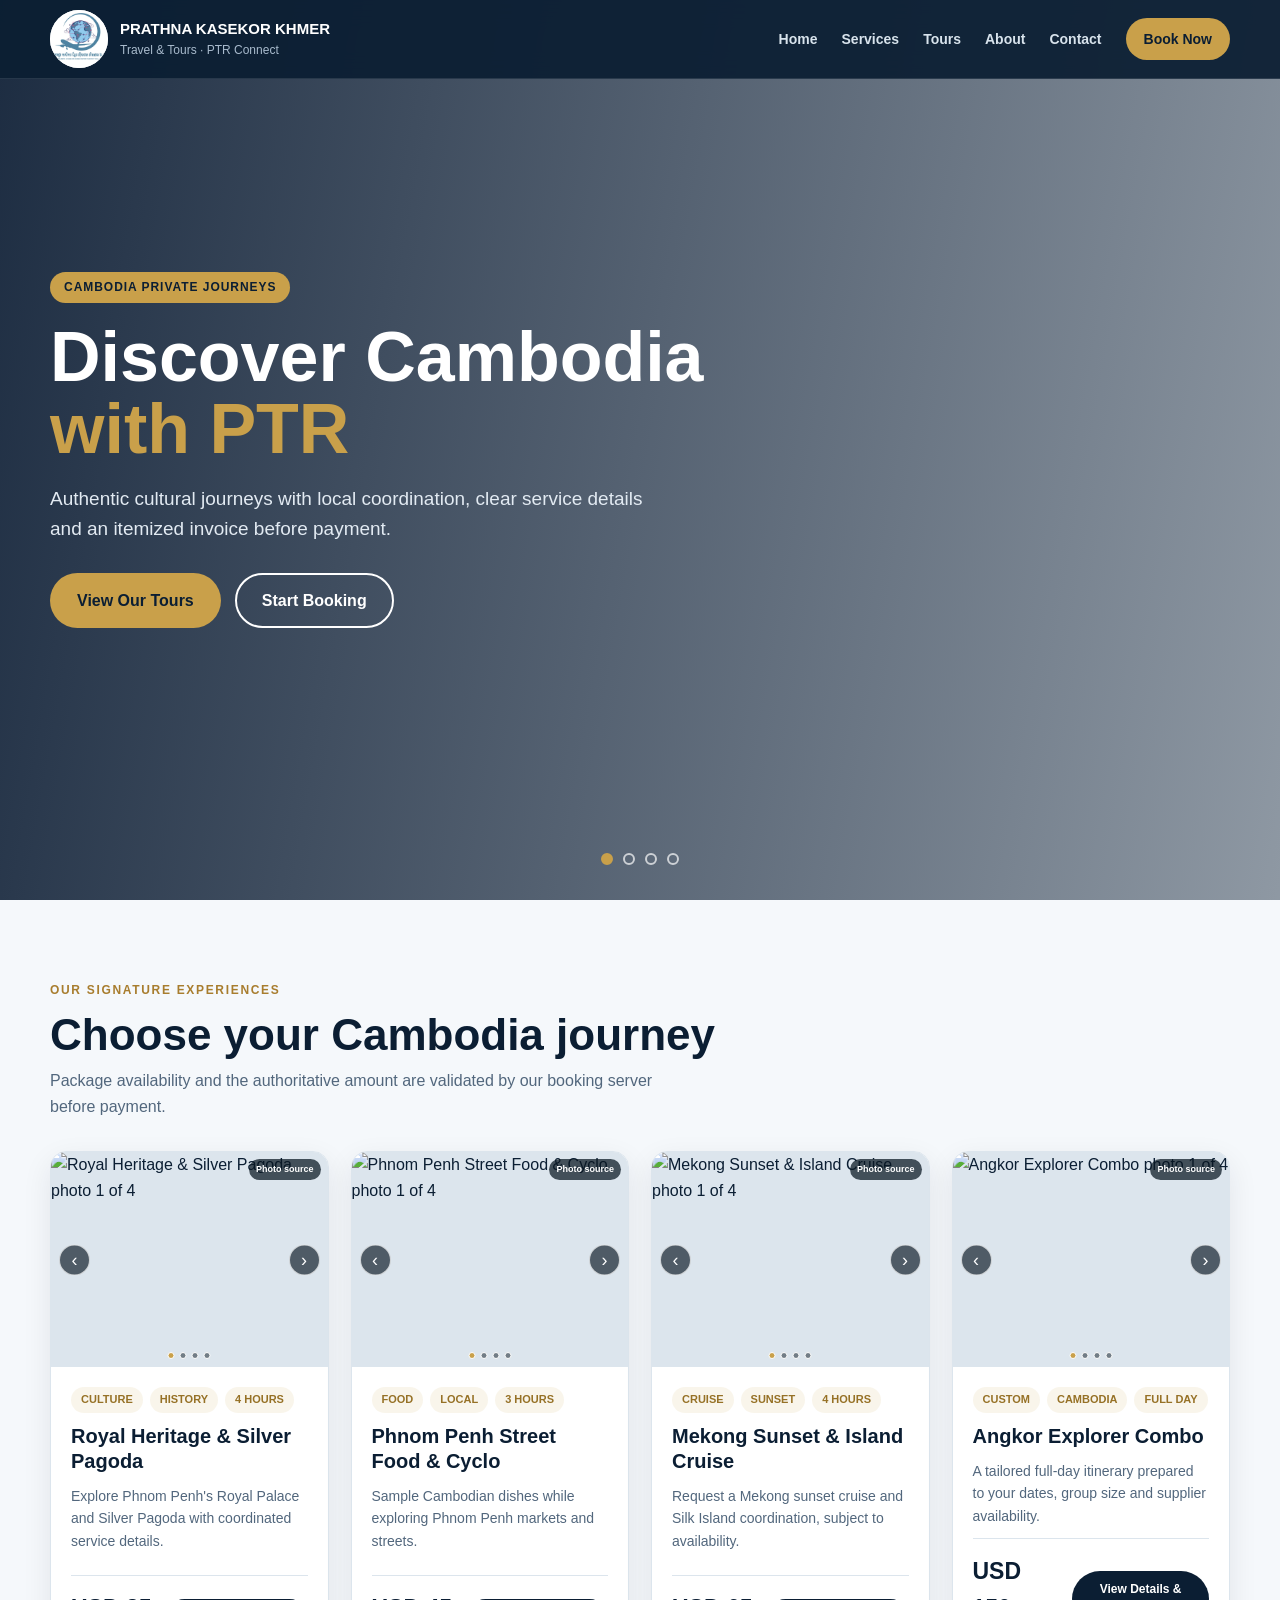
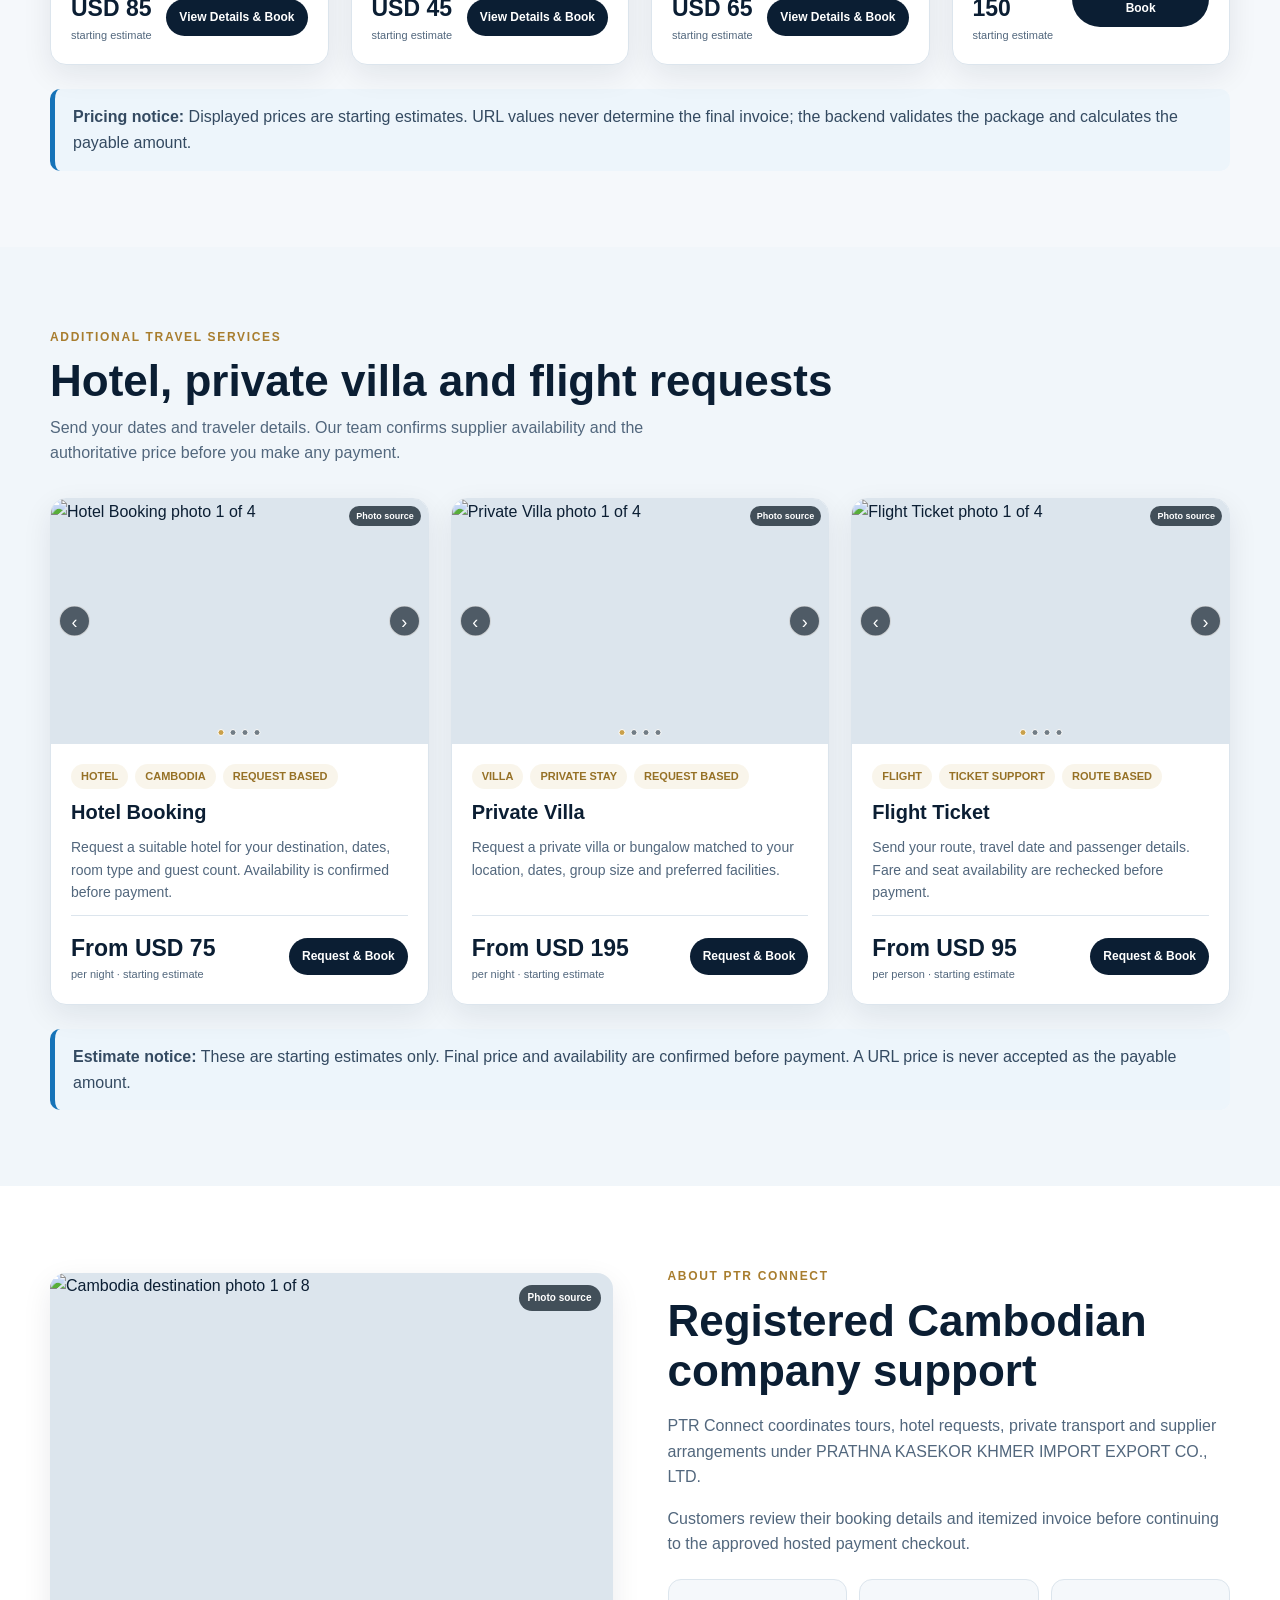
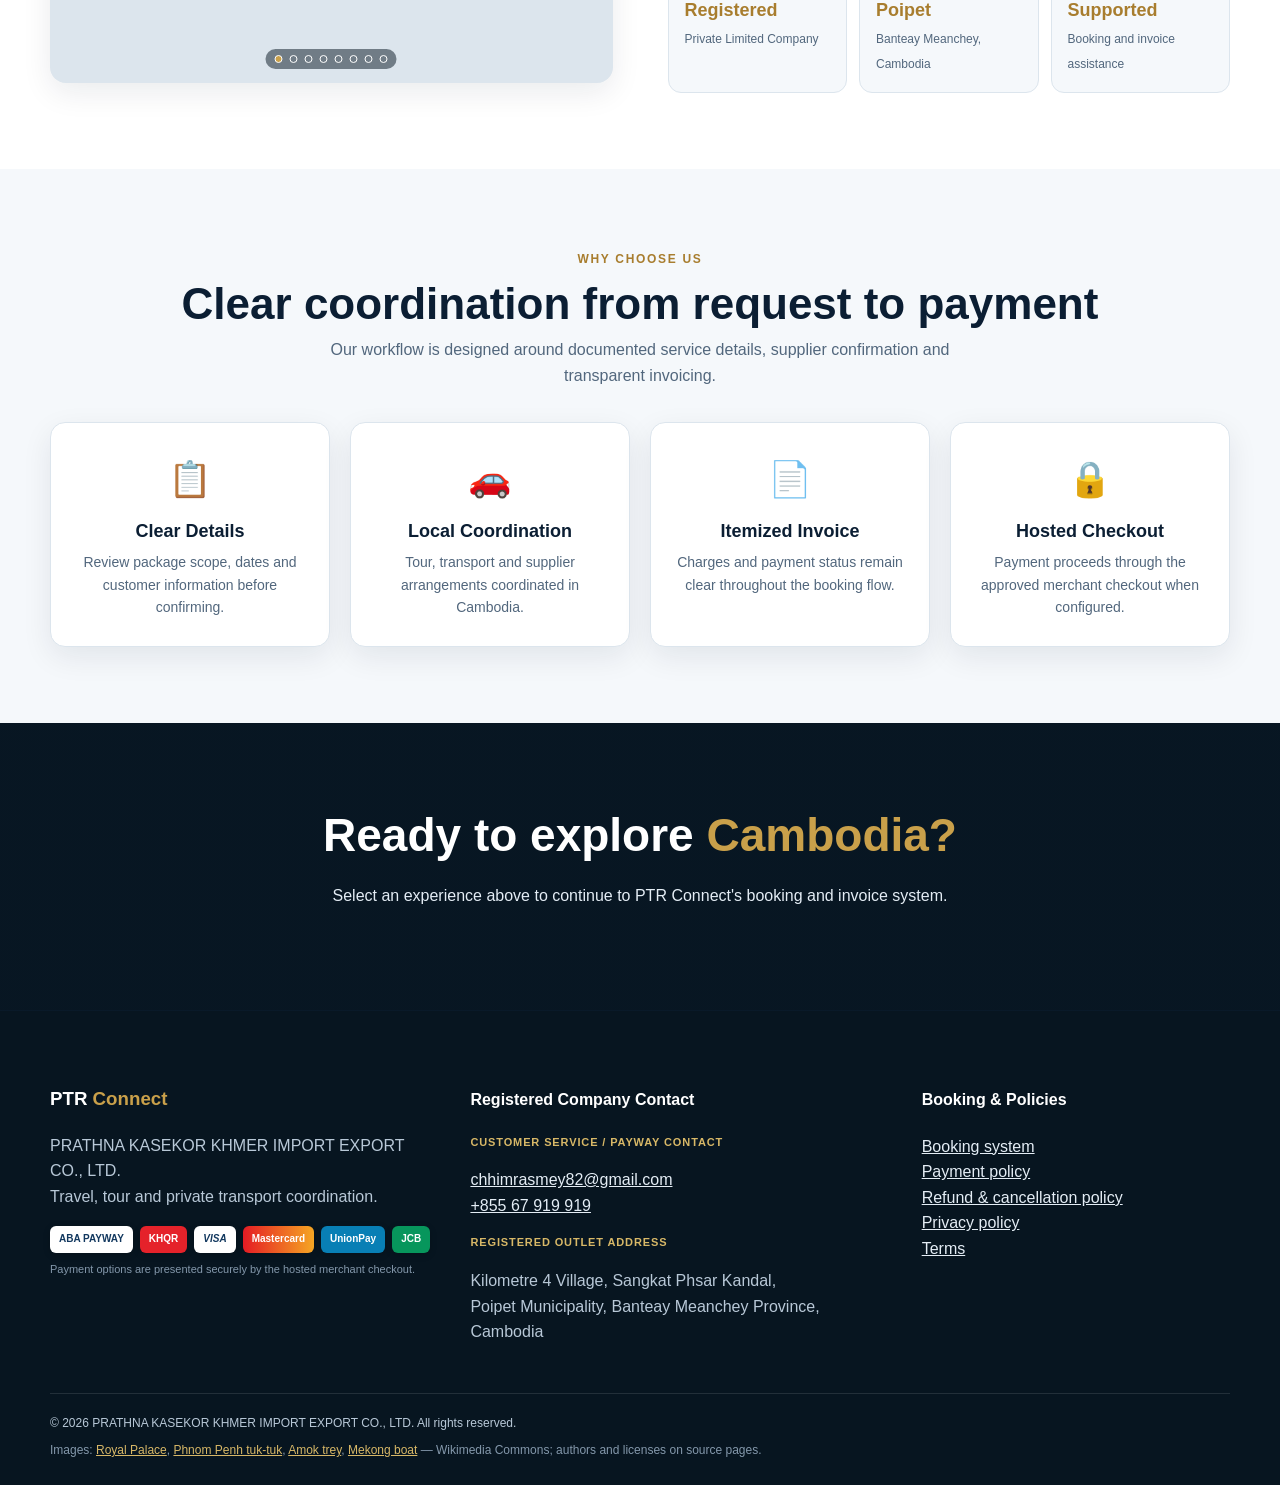
==== commit 4bc1b11b: "Upgrade package sliders with real Cambodia images" ====
--- a/index.html
+++ b/index.html
@@ -74,17 +74,61 @@
       commons("Siem Reap Art Center Night Market.jpg"),
       photos[21]
     ]);
-    const tours=Object.freeze([
-      {id:"royal-heritage",name:"Royal Heritage & Silver Pagoda",price:85,duration:"4 hours",tags:["Culture","History"],description:"Explore Phnom Penh's Royal Palace and Silver Pagoda with coordinated service details.",images:photos.slice(4,8)},
-      {id:"phnom-penh-food",name:"Phnom Penh Street Food & Cyclo",price:45,duration:"3 hours",tags:["Food","Local"],description:"Sample Cambodian dishes while exploring Phnom Penh markets and streets.",images:photos.slice(8,12)},
-      {id:"mekong-sunset",name:"Mekong Sunset & Island Cruise",price:65,duration:"4 hours",tags:["Cruise","Sunset"],description:"Request a Mekong sunset cruise and Silk Island coordination, subject to availability.",images:photos.slice(12,16)},
-      {id:"angkor-combo",name:"Angkor Explorer Combo",price:150,duration:"Full day",tags:["Custom","Cambodia"],description:"A tailored full-day itinerary prepared to your dates, group size and supplier availability.",images:photos.slice(16,20)}
-    ]);
-    const serviceOptions=Object.freeze([
-      {id:"hotel-booking",name:"Hotel Booking",price:75,unit:"per night",duration:"Request based",tags:["Hotel","Cambodia"],description:"Request a suitable hotel for your destination, dates, room type and guest count. Availability is confirmed before payment.",images:[commons("Angkor Heritage Boutique Hotel, Siem Reap, Cambodia.jpg")]},
-      {id:"private-villa",name:"Private Villa",price:195,unit:"per night",duration:"Request based",tags:["Villa","Private stay"],description:"Request a private villa or bungalow matched to your location, dates, group size and preferred facilities.",images:[commons("Bungalow at Bird of Paradise.jpg")]},
-      {id:"flight-ticket",name:"Flight Ticket",price:95,unit:"per person",duration:"Route based",tags:["Flight","Ticket support"],description:"Send your route, travel date and passenger details. Fare and seat availability are rechecked before payment.",images:[commons("Kingdom of Cambodia A320 at Phnom Penh airport on 29th September 2015.jpeg")]}
-    ]);
+    const packageImages=Object.freeze({
+      "royal-heritage":Object.freeze([
+        commons("Royal Palace, Phnom Penh Cambodia 1.jpg"),
+        commons("2016 Phnom Penh, Pałac Królewski, Pawilon Chanchhaya (02).jpg"),
+        commons("2016 Phnom Penh, Pałac Królewski, Preah Tineang Phhochani (14).jpg"),
+        commons("2016 Phnom Penh, Pałac Królewski, Srebrna Pagoda (02).jpg")
+      ]),
+      "phnom-penh-food":Object.freeze([
+        commons("Kabobs at Phnom Penh Night Market.jpg"),
+        commons("Cambodian skewers (23687297234).jpg"),
+        commons("Sugar cane juice in Phnom Penh 3.jpg"),
+        commons("Rickshaw Phnom Penh.JPG")
+      ]),
+      "mekong-sunset":Object.freeze([
+        commons("Sunset at Mekong River.jpg"),
+        commons("20171123 Sunset over Mekong Kratie 3996 DxO.jpg"),
+        commons("Phnom Penh Boat (7251109192).jpg"),
+        commons("20171124 Mekong River Phnom Penh 4205 DxO.jpg")
+      ]),
+      "angkor-combo":Object.freeze([
+        commons("Angkor Wat, Camboya, 2013-08-15, DD 059.JPG"),
+        commons("Bayon, Angkor Thom, Camboya, 2013-08-16, DD 23.jpg"),
+        commons("Ta Phrom, Angkor, Camboya, 2013-08-16, DD 14.JPG"),
+        commons("Banteay Srei full2.jpg")
+      ]),
+      "hotel-booking":Object.freeze([
+        commons("Angkor Heritage Boutique Hotel, Siem Reap, Cambodia.jpg"),
+        commons("Heritage Suites Hotel (5670824210).jpg"),
+        commons("Sokha Phnom Penh Hotel & Residence 001 2015.jpg"),
+        commons("PhnomPenhhotel.jpg")
+      ]),
+      "private-villa":Object.freeze([
+        commons("Sangker Villa Book - 1.jpg"),
+        commons("Sangker Villa Book - 2.jpg"),
+        commons("Reasey Boutique Villa - Swimmingpool and SPA, Siem Reap, Cambodia.jpg"),
+        commons("Reasey Boutique Villa - Swimmingpool and SPA, Siem Reap, Cambodia, Night.jpg")
+      ]),
+      "flight-ticket":Object.freeze([
+        commons("Cambodia Angkor Air at TSN 01.jpg"),
+        commons("Boarding Cambodia Angkor Air VN-A351.jpg"),
+        commons("Kingdom of Cambodia A320 at Phnom Penh airport on 29th September 2015.jpeg"),
+        commons("Phnom Penh International Airport baggage claim in 2025.jpg")
+      ])
+    });
+    const tours=Object.freeze([
+      {id:"royal-heritage",name:"Royal Heritage & Silver Pagoda",price:85,duration:"4 hours",tags:["Culture","History"],description:"Explore Phnom Penh's Royal Palace and Silver Pagoda with coordinated service details.",images:packageImages["royal-heritage"]},
+      {id:"phnom-penh-food",name:"Phnom Penh Street Food & Cyclo",price:45,duration:"3 hours",tags:["Food","Local"],description:"Sample Cambodian dishes while exploring Phnom Penh markets and streets.",images:packageImages["phnom-penh-food"]},
+      {id:"mekong-sunset",name:"Mekong Sunset & Island Cruise",price:65,duration:"4 hours",tags:["Cruise","Sunset"],description:"Request a Mekong sunset cruise and Silk Island coordination, subject to availability.",images:packageImages["mekong-sunset"]},
+      {id:"angkor-combo",name:"Angkor Explorer Combo",price:150,duration:"Full day",tags:["Custom","Cambodia"],description:"A tailored full-day itinerary prepared to your dates, group size and supplier availability.",images:packageImages["angkor-combo"]}
+    ]);
+    const serviceOptions=Object.freeze([
+      {id:"hotel-booking",name:"Hotel Booking",price:75,unit:"per night",duration:"Request based",tags:["Hotel","Cambodia"],description:"Request a suitable hotel for your destination, dates, room type and guest count. Availability is confirmed before payment.",images:packageImages["hotel-booking"]},
+      {id:"private-villa",name:"Private Villa",price:195,unit:"per night",duration:"Request based",tags:["Villa","Private stay"],description:"Request a private villa or bungalow matched to your location, dates, group size and preferred facilities.",images:packageImages["private-villa"]},
+      {id:"flight-ticket",name:"Flight Ticket",price:95,unit:"per person",duration:"Route based",tags:["Flight","Ticket support"],description:"Send your route, travel date and passenger details. Fare and seat availability are rechecked before payment.",images:packageImages["flight-ticket"]}
+    ]);
     function el(tag,className,text){const node=document.createElement(tag);if(className)node.className=className;if(text!==undefined)node.textContent=text;return node}
     function bookingUrl(tour){const url=new URL(BOOKING_ORIGIN);url.searchParams.set("package",tour.name);url.searchParams.set("packageId",tour.id);url.searchParams.set("price",String(tour.price));return url.href}
     function serviceBookingUrl(service){const url=new URL(BOOKING_ORIGIN);url.searchParams.set("category","service");url.searchParams.set("service",service.name);url.searchParams.set("serviceId",service.id);url.searchParams.set("package",service.name);url.searchParams.set("packageId",service.id);url.searchParams.set("price",String(service.price));url.searchParams.set("quoteRequired","1");return url.href}
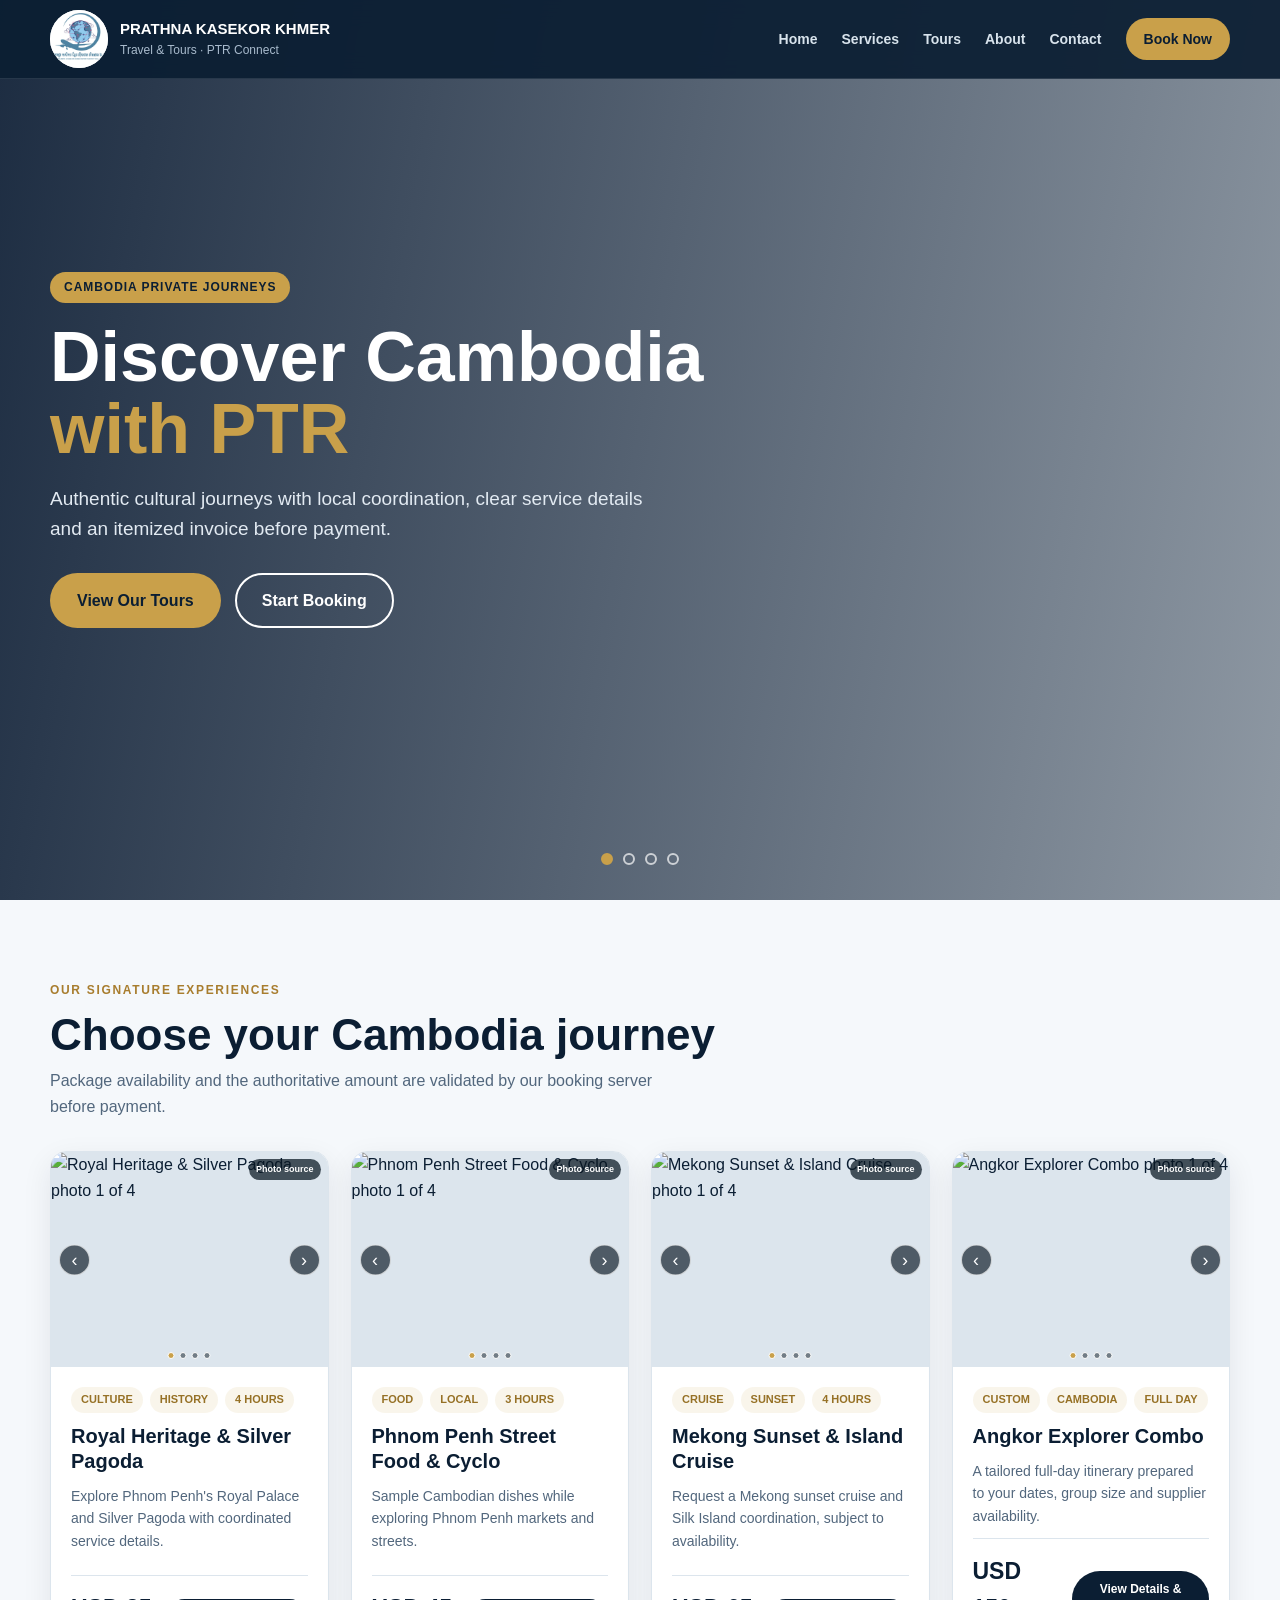
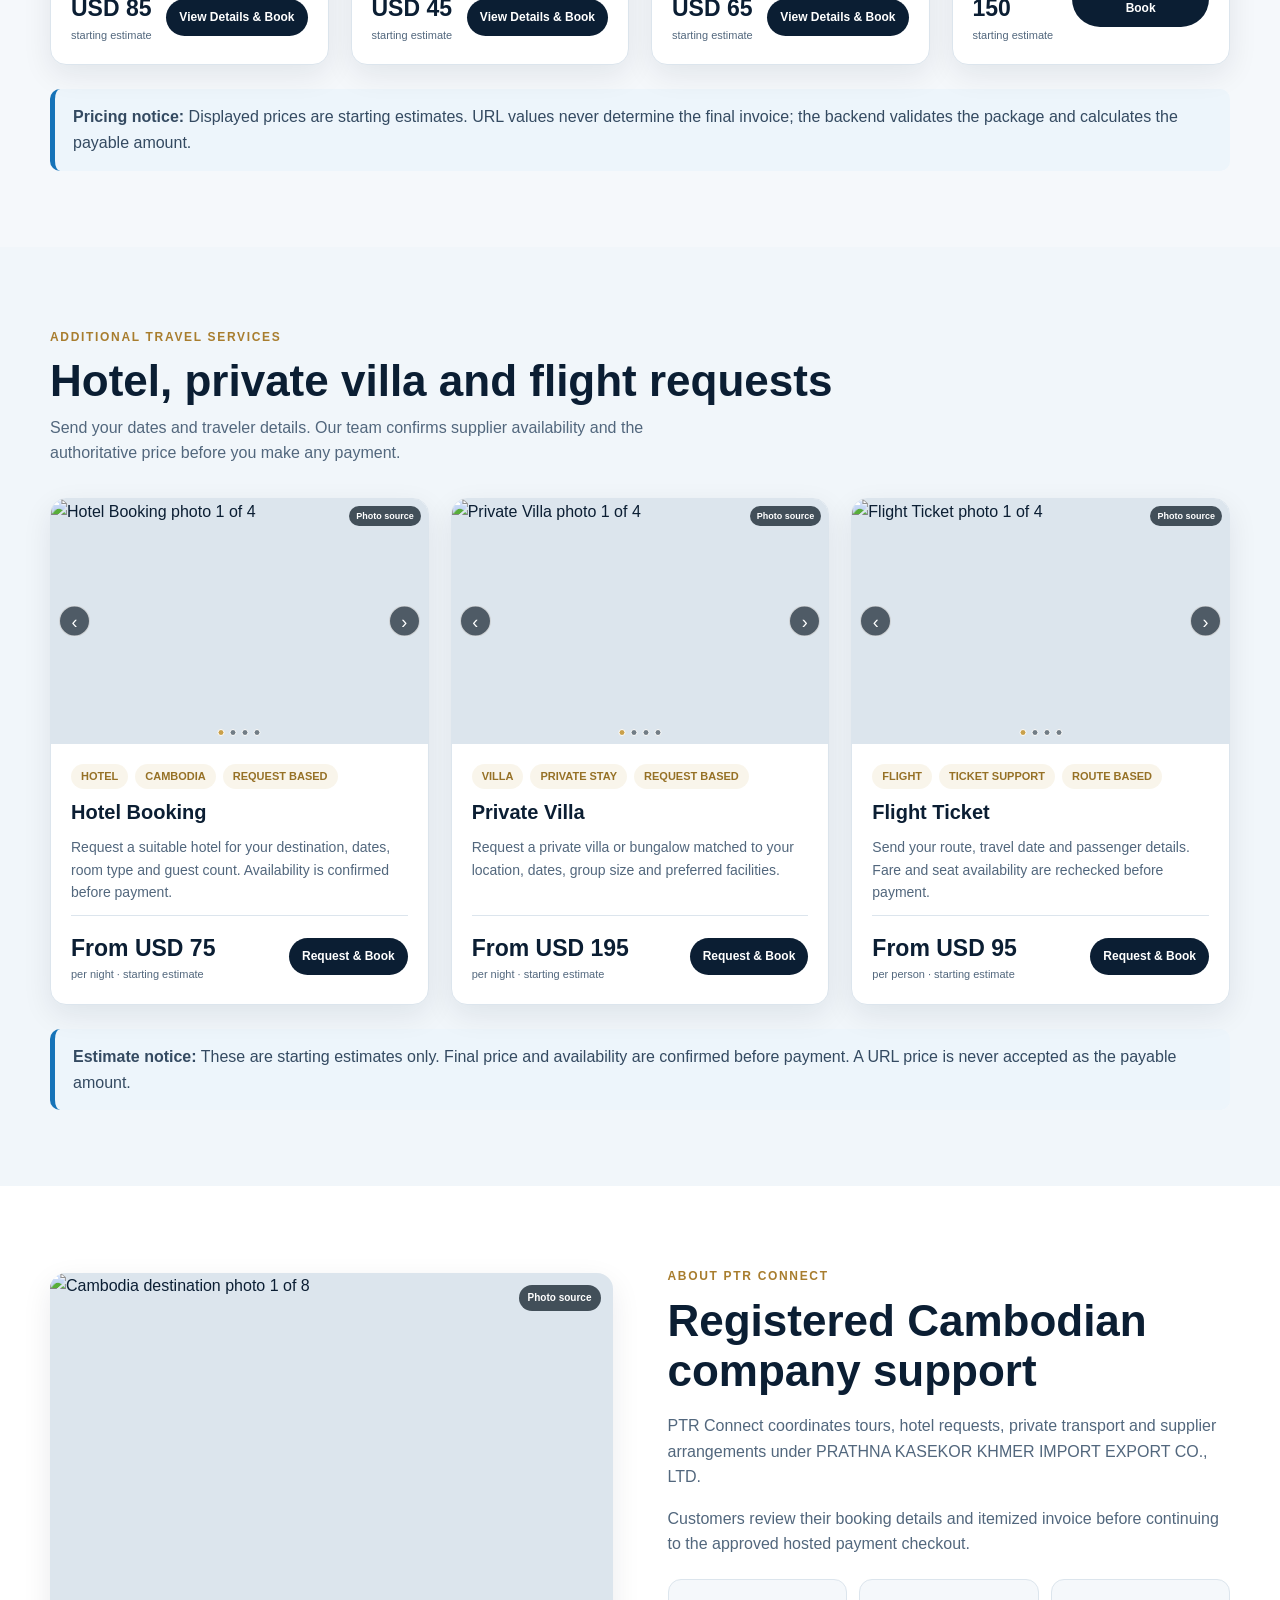
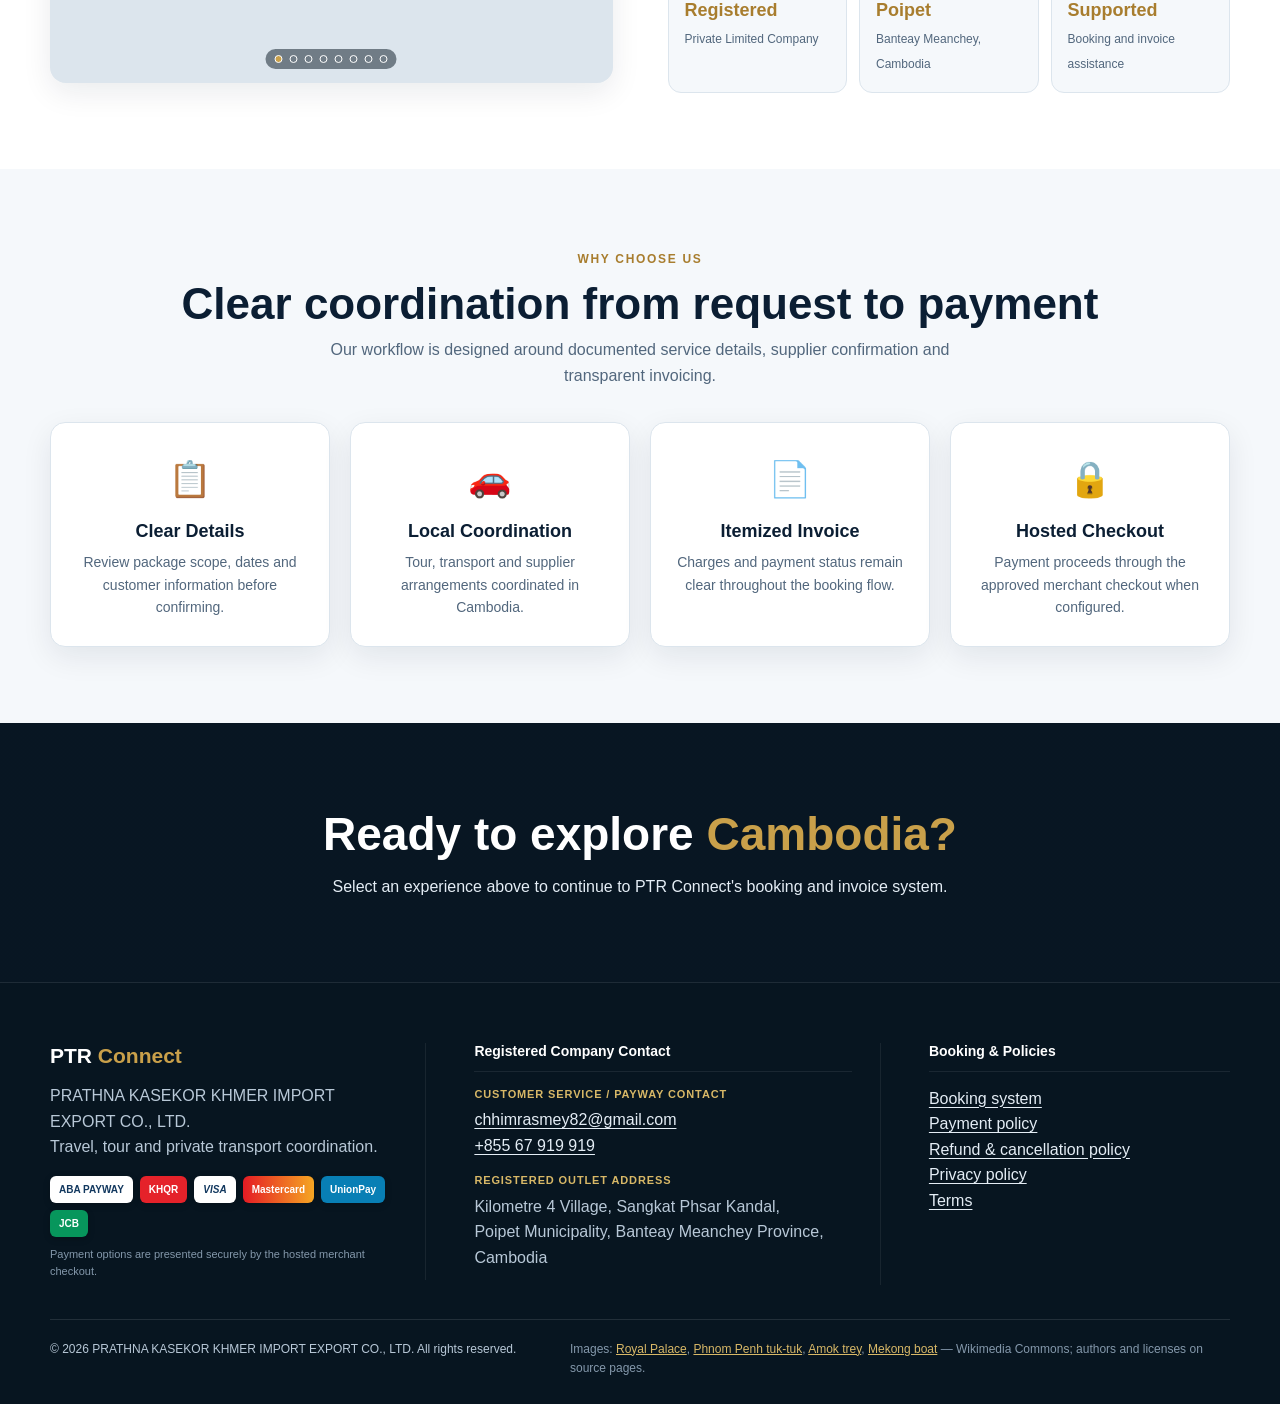
==== commit 7f1b59f0: "Confirm correct homepage version" ====
--- a/index.html
+++ b/index.html
@@ -16,8 +16,10 @@
     .tour-grid{display:grid;grid-template-columns:repeat(4,minmax(0,1fr));gap:22px}.service-grid{display:grid;grid-template-columns:repeat(3,minmax(0,1fr));gap:22px}.travel-services{background:#f1f6fa}.tour-card{background:#fff;border:1px solid var(--line);border-radius:16px;overflow:hidden;box-shadow:var(--shadow);display:flex;flex-direction:column;transition:.25s}.tour-card:hover{transform:translateY(-6px);border-color:var(--gold);box-shadow:0 18px 40px #0b1e3320}.card-slider{height:215px;position:relative;overflow:hidden;background:#dce5ed}.card-slider img{width:100%;height:100%;object-fit:cover;transition:opacity .3s ease}.service-card .card-slider{height:245px}.card-arrow{position:absolute;top:50%;transform:translateY(-50%);z-index:2;width:31px;height:31px;border:1px solid #ffffffb8;border-radius:50%;background:#071520a8;color:#fff;cursor:pointer;font-size:18px;line-height:1}.card-arrow:hover,.card-arrow:focus{background:var(--gold);color:var(--navy)}.card-arrow.prev{left:8px}.card-arrow.next{right:8px}.card-dots{position:absolute;left:50%;bottom:8px;transform:translateX(-50%);z-index:2;display:flex;gap:5px}.card-dot{width:7px;height:7px;border:1px solid #fff;border-radius:50%;padding:0;background:#07152080}.card-dot.active{background:var(--gold)}.photo-source{position:absolute;right:7px;top:7px;z-index:2;background:#071520b8;color:#fff;padding:3px 7px;border-radius:999px;text-decoration:none;font-size:9px;font-weight:800}.tour-body{padding:20px;display:flex;flex-direction:column;gap:11px;flex:1}.tags{display:flex;gap:7px;flex-wrap:wrap}.tag{background:#c9a04a1c;color:#967126;border-radius:999px;padding:4px 10px;font-size:11px;font-weight:800;text-transform:uppercase}.tour-card h3{font-size:20px;line-height:1.25;margin:0}.tour-card p{color:var(--muted);font-size:14px;margin:0;flex:1}.tour-footer{border-top:1px solid var(--line);padding-top:14px;display:flex;align-items:center;justify-content:space-between;gap:10px}.price{font-size:23px;font-weight:900}.price small{display:block;color:var(--muted);font-size:11px;font-weight:400}.book-link{background:var(--navy);color:#fff;border-radius:999px;padding:9px 13px;text-decoration:none;font-weight:800;font-size:12px;text-align:center}.book-link:hover{background:var(--gold);color:var(--navy)}.notice{margin-top:24px;padding:15px 18px;border-radius:10px;background:#edf5fb;border-left:5px solid #1673b8;color:#344a61}
     .about{background:#fff}.about-grid{display:grid;grid-template-columns:1fr 1fr;gap:55px;align-items:center}.about-image{height:410px;position:relative;overflow:hidden;border-radius:16px;box-shadow:var(--shadow);background:#dce5ed}.about-image img{height:100%;width:100%;object-fit:cover;transition:opacity .45s ease}.about-dots{position:absolute;z-index:3;left:50%;bottom:14px;transform:translateX(-50%);display:flex;gap:7px;padding:6px 9px;border-radius:999px;background:#07152080}.about-dot{width:8px;height:8px;border:1px solid #fff;border-radius:50%;padding:0;background:transparent;cursor:pointer}.about-dot.active{background:var(--gold)}.about-source{position:absolute;z-index:3;right:12px;top:12px;background:#071520b8;color:#fff;padding:5px 9px;border-radius:999px;text-decoration:none;font-size:10px;font-weight:800}.about p{color:var(--muted)}.facts{display:grid;grid-template-columns:repeat(3,1fr);gap:12px;margin-top:22px}.fact{border:1px solid var(--line);border-radius:13px;padding:16px;background:var(--bg)}.fact strong{display:block;color:#a87d2e;font-size:18px}.fact span{font-size:12px;color:var(--muted)}
     .features{text-align:center}.features>div>p{max-width:680px;margin:0 auto;color:var(--muted)}.feature-grid{display:grid;grid-template-columns:repeat(4,1fr);gap:20px;margin-top:34px}.feature{background:#fff;border:1px solid var(--line);border-radius:15px;padding:28px 20px;box-shadow:var(--shadow)}.feature-icon{font-size:35px}.feature h3{margin:10px 0 5px;font-size:18px}.feature p{margin:0;color:var(--muted);font-size:14px}
-    .cta{background-color:var(--navy);background-position:center;background-size:cover;color:#fff;text-align:center}.cta h2{font-size:clamp(32px,4vw,46px);margin:0 0 10px}.cta h2 span{color:var(--gold)}.cta p{color:#e4edf5;max-width:620px;margin:0 auto 26px}
-    footer{background:#071520;color:#b8c8d7;padding:55px 0 25px}.footer-grid{display:grid;grid-template-columns:1.25fr 1.35fr 1fr;gap:35px}.footer-grid h3,.footer-grid h4{color:#fff}.footer-grid h3 span{color:var(--gold)}.footer-grid a{color:#e4edf5}.contact-label{display:block;color:#d8b867;font-size:11px;font-weight:900;letter-spacing:.08em;text-transform:uppercase;margin:12px 0 3px}.payment-marks{display:flex;flex-wrap:wrap;gap:7px;margin-top:14px}.payment-mark{display:inline-flex;align-items:center;min-height:27px;padding:4px 9px;border-radius:6px;background:#fff;color:#12385f;font-size:10px;font-weight:900;box-shadow:0 2px 7px #0003}.payment-mark.khqr{background:#e5222a;color:#fff}.payment-mark.mastercard{background:linear-gradient(90deg,#e51b24,#f5a623);color:#fff}.payment-mark.unionpay{background:#087fb5;color:#fff}.payment-mark.jcb{background:#07965c;color:#fff}.payment-note{font-size:11px;color:#8498ab;margin-top:8px}.footer-bottom{margin-top:32px;padding-top:20px;border-top:1px solid #ffffff1c;font-size:12px}.credits{margin-top:8px;color:#8498ab}.credits a{color:#d8b867}
+        .cta{background-color:var(--navy);background-position:center;background-size:cover;color:#fff;text-align:center;padding:86px 0 82px;border-bottom:1px solid #ffffff17}.cta h2{font-size:clamp(32px,4vw,46px);line-height:1.12;margin:0 0 12px}.cta h2 span{color:var(--gold)}.cta p{color:#e4edf5;max-width:650px;margin:0 auto;font-size:16px;line-height:1.7}
+
+        footer{background:#071520;color:#b8c8d7;padding:60px 0 26px}.footer-grid{display:grid;grid-template-columns:1.25fr 1.35fr 1fr;gap:48px;align-items:start}.footer-grid h3,.footer-grid h4{color:#fff;margin:0 0 14px;line-height:1.25}.footer-grid h3{font-size:21px}.footer-grid h4{padding-bottom:10px;border-bottom:1px solid #ffffff14;font-size:14px}.footer-grid h3 span{color:var(--gold)}.footer-grid p{margin:0 0 14px}.footer-grid a{color:#e4edf5;text-underline-offset:3px}.footer-grid a:hover,.footer-grid a:focus{color:var(--gold)}.contact-label{display:block;color:#d8b867;font-size:11px;font-weight:900;letter-spacing:.08em;text-transform:uppercase;margin:14px 0 4px}.payment-marks{display:flex;flex-wrap:wrap;gap:7px;margin-top:16px}.payment-mark{display:inline-flex;align-items:center;min-height:27px;padding:4px 9px;border-radius:6px;background:#fff;color:#12385f;font-size:10px;font-weight:900;box-shadow:0 2px 7px #0003}.payment-mark.khqr{background:#e5222a;color:#fff}.payment-mark.mastercard{background:linear-gradient(90deg,#e51b24,#f5a623);color:#fff}.payment-mark.unionpay{background:#087fb5;color:#fff}.payment-mark.jcb{background:#07965c;color:#fff}.payment-note{font-size:11px;line-height:1.55;color:#8498ab;margin-top:9px}.footer-bottom{display:flex;justify-content:space-between;align-items:flex-start;gap:24px;flex-wrap:wrap;margin-top:34px;padding-top:20px;border-top:1px solid #ffffff1c;font-size:12px}.credits{max-width:660px;margin:0;color:#8498ab}.credits a{color:#d8b867}@media(min-width:931px){.footer-grid>div:not(:last-child){padding-right:28px;border-right:1px solid #ffffff12}}
+
     @media(prefers-reduced-motion:reduce){html{scroll-behavior:auto}.hero-slide,.tour-card{transition:none}}
     @media(max-width:930px){.tour-grid,.service-grid,.feature-grid{grid-template-columns:repeat(2,1fr)}.about-grid{grid-template-columns:1fr}.footer-grid{grid-template-columns:1fr 1fr}}
     @media(max-width:720px){.menu-toggle{display:block}.menu{display:none;position:absolute;top:78px;right:18px;min-width:210px;flex-direction:column;align-items:stretch;background:var(--navy);padding:20px;border-radius:12px;box-shadow:var(--shadow)}.menu.open{display:flex}.hero{min-height:580px}.hero h1{font-size:40px}.facts{grid-template-columns:1fr}.footer-grid{grid-template-columns:1fr}}
